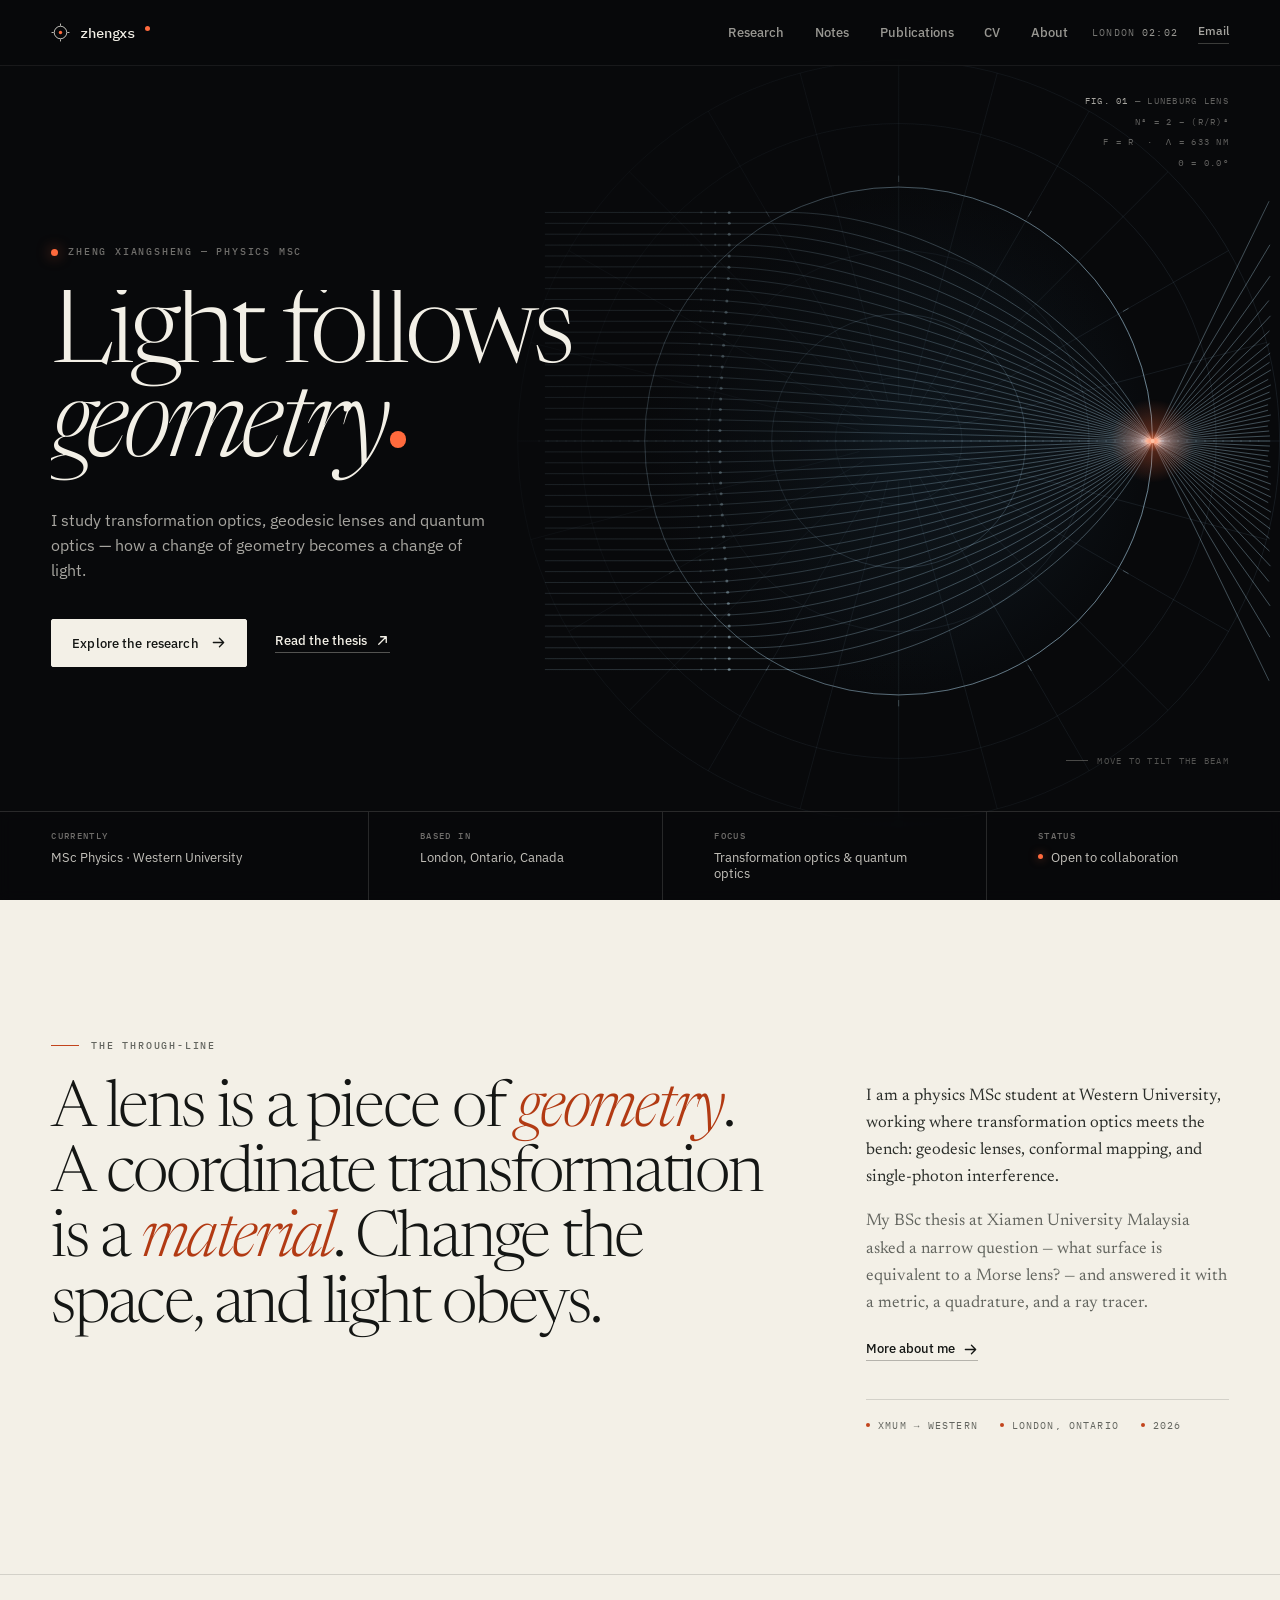
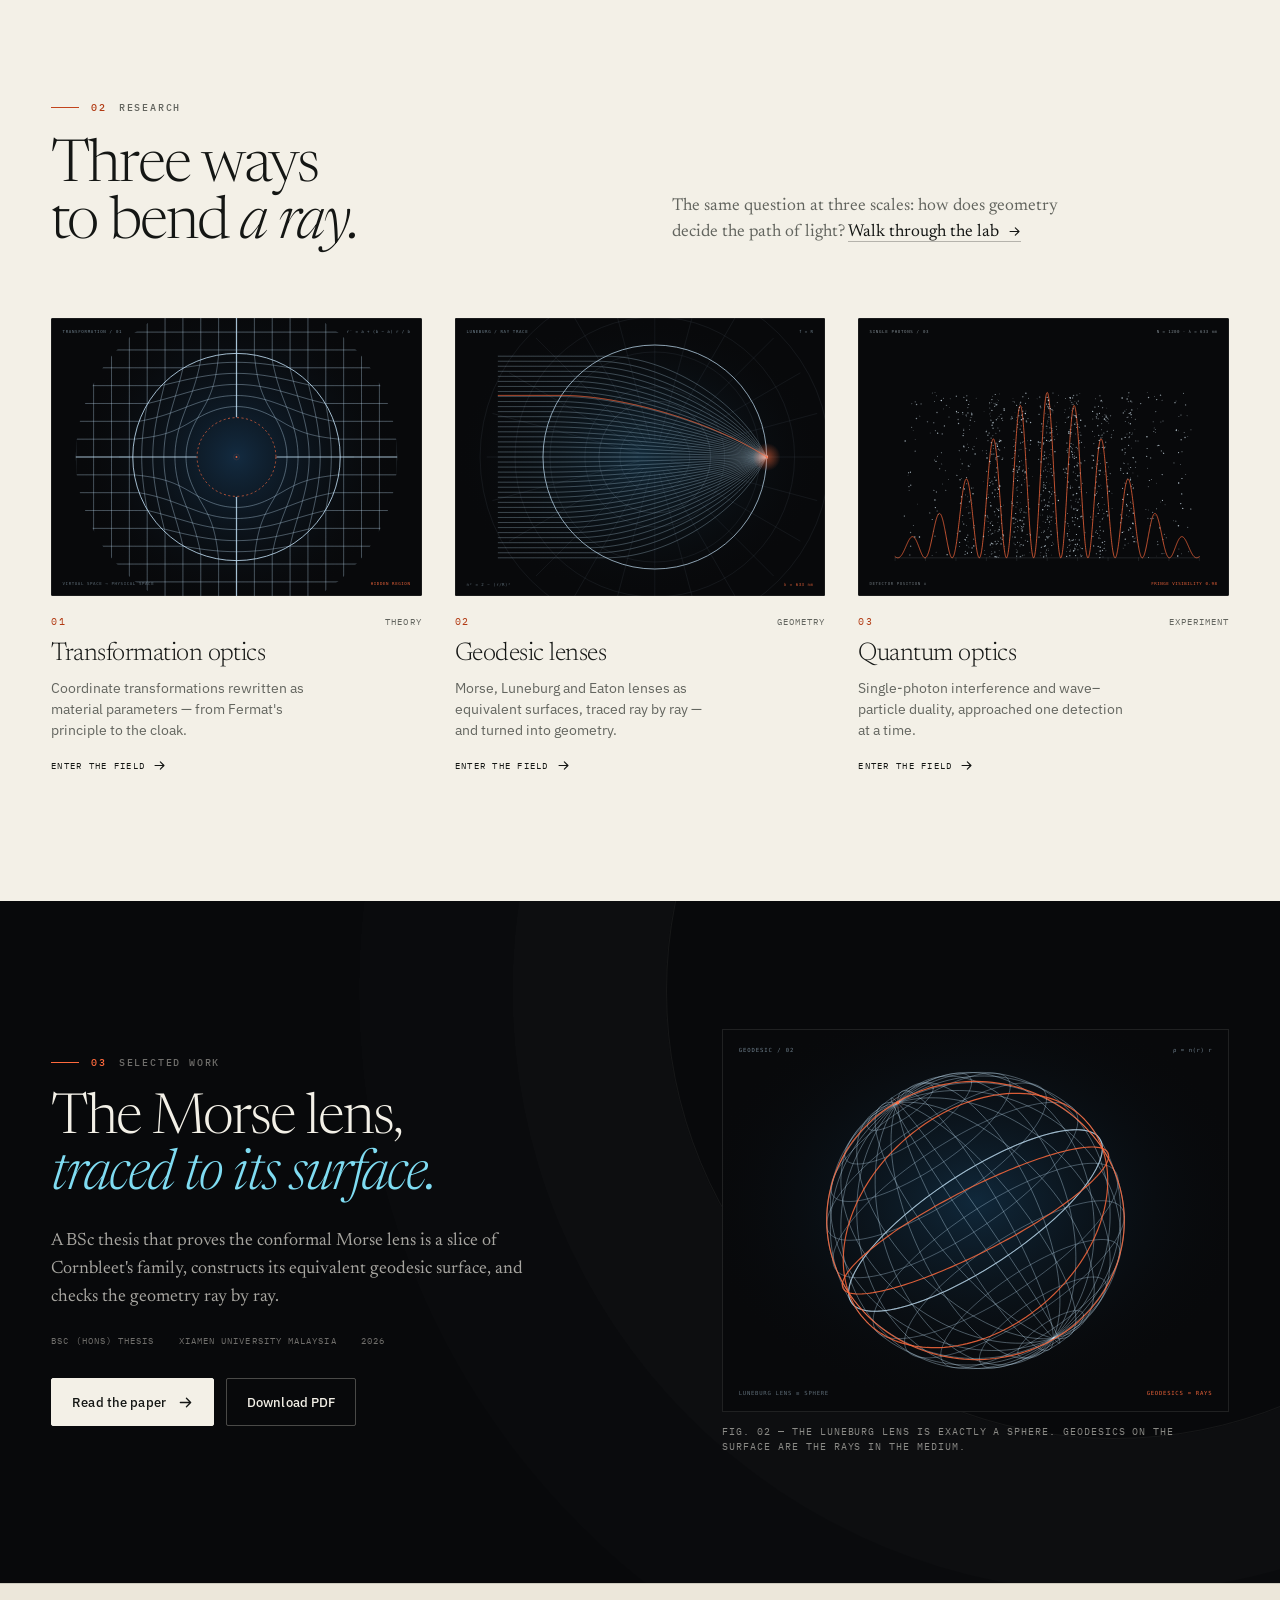
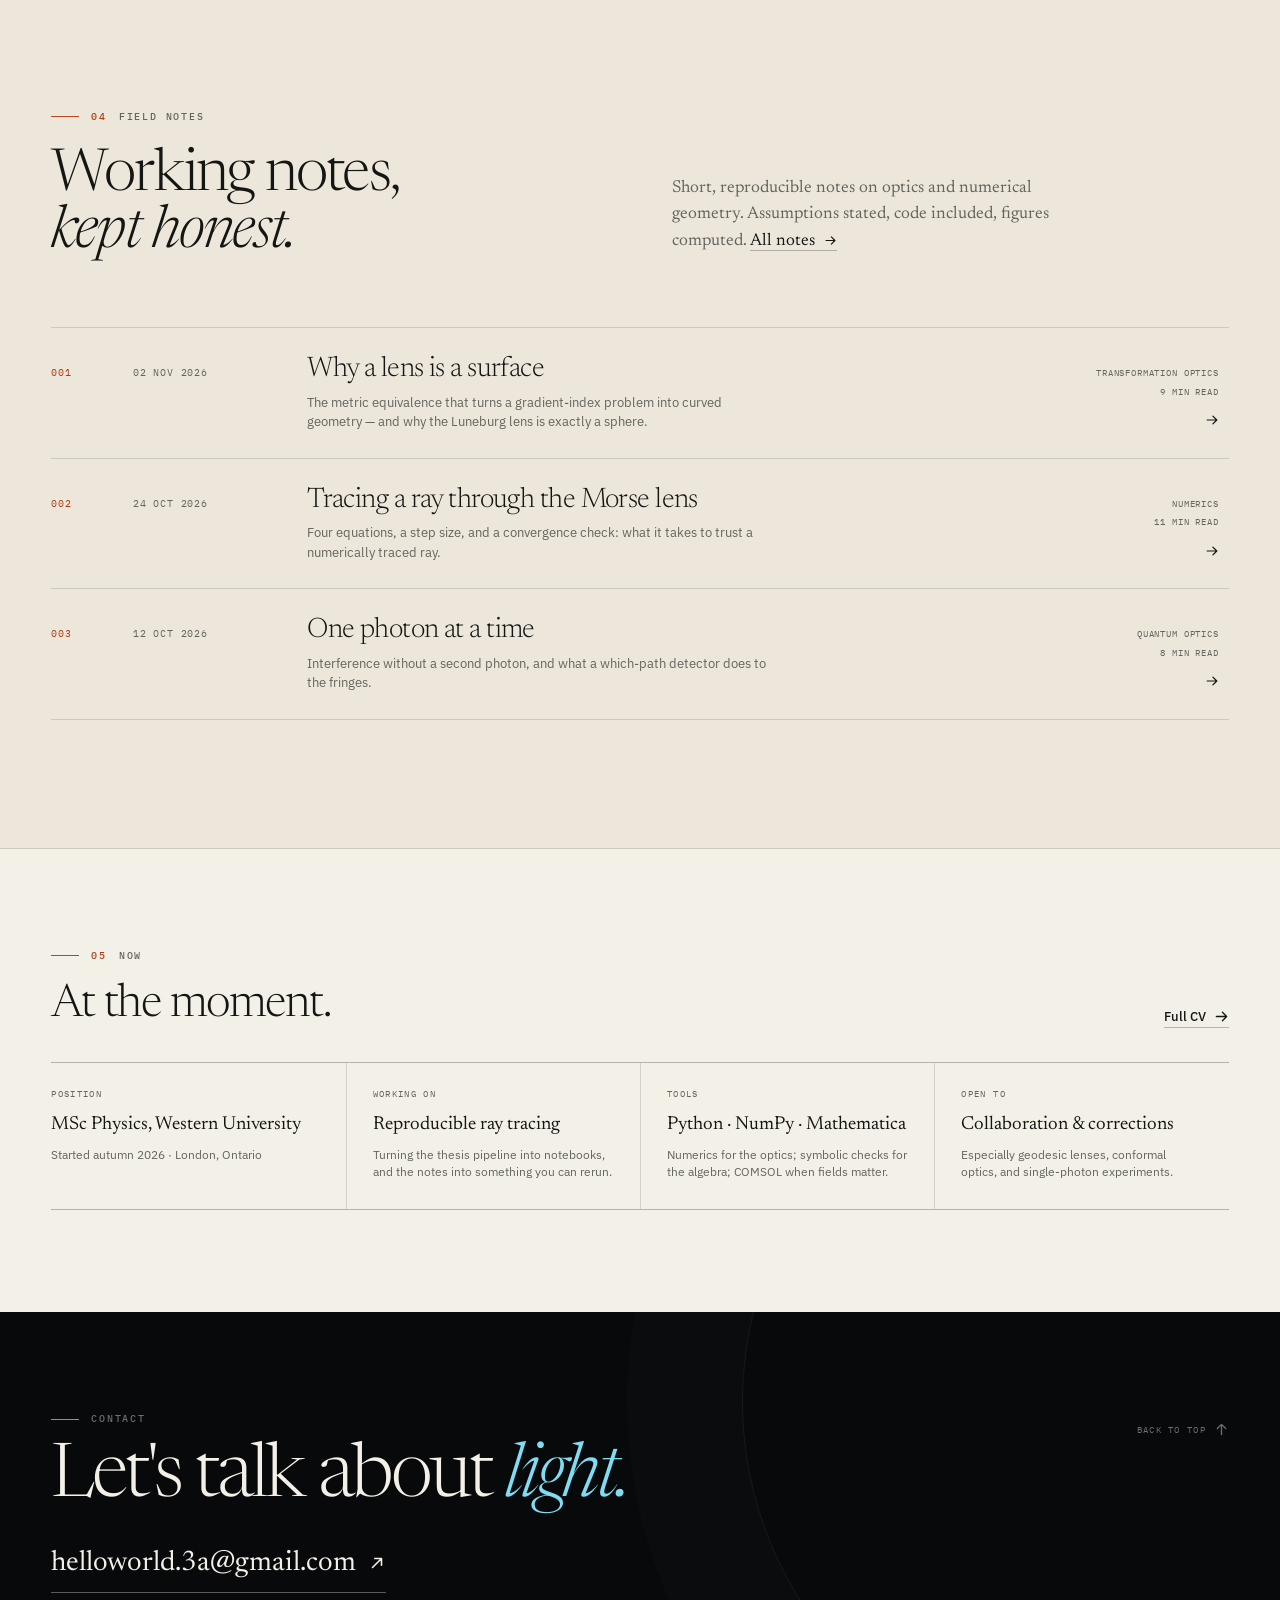
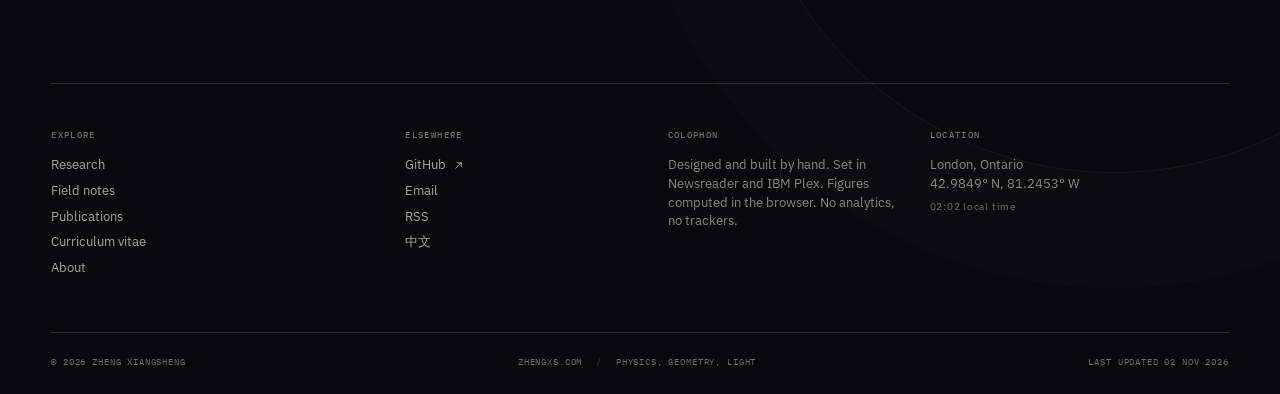
==== index.html @ d1e0b10e "Build the zhengxs.com research site" ====
<!doctype html>
<html lang="en">
<head>
<meta charset="utf-8">
<meta name="viewport" content="width=device-width, initial-scale=1">
<title>Zheng Xiangsheng — Light follows geometry</title>
<meta name="description" content="Physics MSc at Western University working on transformation optics, geodesic lenses and quantum optics. Research, papers and field notes.">
<meta name="author" content="Zheng Xiangsheng">
<link rel="canonical" href="https://zhengxs.com/">
<meta name="theme-color" content="#08090B">
<meta name="color-scheme" content="light">
<meta name="robots" content="index, follow">

<meta property="og:type" content="website">
<meta property="og:site_name" content="Zheng Xiangsheng">
<meta property="og:title" content="Zheng Xiangsheng — Light follows geometry">
<meta property="og:description" content="Physics MSc at Western University working on transformation optics, geodesic lenses and quantum optics. Research, papers and field notes.">
<meta property="og:url" content="https://zhengxs.com/">
<meta property="og:image" content="https://zhengxs.com/assets/images/og.png">
<meta property="og:image:width" content="1200">
<meta property="og:image:height" content="630">
<meta property="og:locale" content="en_CA">

<meta name="twitter:card" content="summary_large_image">
<meta name="twitter:title" content="Zheng Xiangsheng — Light follows geometry">
<meta name="twitter:description" content="Physics MSc at Western University working on transformation optics, geodesic lenses and quantum optics. Research, papers and field notes.">
<meta name="twitter:image" content="https://zhengxs.com/assets/images/og.png">

<link rel="icon" type="image/svg+xml" href="/assets/images/favicon.svg">
<link rel="icon" type="image/png" sizes="32x32" href="/assets/images/favicon-32.png">
<link rel="apple-touch-icon" href="/assets/images/apple-touch-icon.png">
<link rel="manifest" href="/site.webmanifest">
<link rel="alternate" type="application/rss+xml" title="Field notes — Zheng Xiangsheng" href="/feed.xml">
<link rel="me" href="https://github.com/hello-zxs">

<link rel="preload" href="/assets/fonts/newsreader-var.woff2" as="font" type="font/woff2" crossorigin>
<link rel="preload" href="/assets/fonts/plex-sans-var.woff2" as="font" type="font/woff2" crossorigin>
<link rel="preload" href="/assets/fonts/plex-mono-400.woff2" as="font" type="font/woff2" crossorigin>
<link rel="stylesheet" href="/assets/css/site.css">

<script>
  document.documentElement.classList.add('js');
  window.addEventListener('error', function () {
    document.documentElement.classList.remove('js');
  });
</script>
<script type="application/ld+json">
{
  "@context": "https://schema.org",
  "@type": "Person",
  "name": "Zheng Xiangsheng",
  "url": "https://zhengxs.com/",
  "jobTitle": "Physics MSc student",
  "affiliation": {
    "@type": "Organization",
    "name": "Western University"
  },
  "alumniOf": {
    "@type": "CollegeOrUniversity",
    "name": "Xiamen University Malaysia"
  },
  "knowsAbout": [
    "Transformation optics",
    "Geodesic lenses",
    "Gradient-index optics",
    "Quantum optics"
  ],
  "email": "mailto:helloworld.3a@gmail.com",
  "sameAs": [
    "https://github.com/hello-zxs"
  ]
}
</script>
</head>

<body class="page-home">
<a class="skip" href="#main">Skip to content</a>
<header class="nav" data-nav>
  <div class="nav__inner">
    <a class="brand" href="/" aria-label="zhengxs — home">
      <svg class="brand__mark" viewBox="0 0 20 20" fill="none" aria-hidden="true">
        <circle cx="10" cy="10" r="6.6" stroke="currentColor" stroke-width="1"/>
        <circle cx="10" cy="10" r="1.8" fill="#FF6A3D"/>
        <path d="M10 .6v2.2M10 17.2v2.2M.6 10h2.2M17.2 10h2.2" stroke="currentColor" stroke-width="1"/>
      </svg>
      <span>zhengxs</span><span class="brand__dot" aria-hidden="true"></span>
    </a>
    <nav class="nav__links" aria-label="Primary">
      <a href="/research/">Research</a><a href="/notes/">Notes</a><a href="/publications/">Publications</a><a href="/cv/">CV</a><a href="/about/">About</a>
    </nav>
    <div class="nav__meta">
      <span class="nav__clock" data-clock>LONDON <b>--:--</b></span>
      <a class="nav__mail" href="mailto:helloworld.3a@gmail.com">Email</a>
      <button class="nav__menu" type="button" data-menu-open aria-expanded="false" aria-controls="site-menu">
        <span class="nav__menu-lines" aria-hidden="true"><i></i><i></i></span>
        <span class="open-label">Menu</span><span class="close-label">Close</span>
      </button>
    </div>
  </div>
</header>
<div class="menu" id="site-menu" aria-hidden="true">
  <nav class="menu__nav" aria-label="Menu">
    <a href="/"><span>Home</span><em aria-hidden="true">01</em></a><a href="/research/"><span>Research</span><em aria-hidden="true">02</em></a><a href="/notes/"><span>Notes</span><em aria-hidden="true">03</em></a><a href="/publications/"><span>Publications</span><em aria-hidden="true">04</em></a><a href="/cv/"><span>CV</span><em aria-hidden="true">05</em></a><a href="/about/"><span>About</span><em aria-hidden="true">06</em></a><a href="/zh/"><span>中文</span><em aria-hidden="true">07</em></a>
  </nav>
  <div class="menu__foot">
    <div>Physics MSc · Western University<br>London, Ontario, Canada</div>
    <div><a href="mailto:helloworld.3a@gmail.com">helloworld.3a@gmail.com</a><br><a href="https://github.com/hello-zxs">github.com/hello-zxs</a></div>
  </div>
</div>

<main id="main">
<section class="hero" data-hero>
  <canvas class="hero__canvas" data-lens aria-hidden="true"></canvas>
  <div class="hero__veil"></div>
  <p class="sr-only">Figure: parallel rays of light enter a Luneburg lens and converge at a single point on the opposite rim of the lens.</p>

  <div class="hero__instrument" aria-hidden="true">
    <span><b>Fig. 01</b> &mdash; Luneburg lens</span>
    <span>n&sup2; = 2 &minus; (r/R)&sup2;</span>
    <span>f = R &nbsp;&middot;&nbsp; &lambda; = 633 nm</span>
    <span data-lens-readout>&theta; = 0.0&deg;</span>
  </div>

  <div class="hero__inner">
    <div class="hero__copy">
      <p class="eyebrow anim" style="--d:.08s">Zheng Xiangsheng &mdash; Physics MSc</p>
      <h1 class="display anim" style="--d:.16s">Light follows<br><em>geometry</em><span class="display__dot" aria-hidden="true"></span></h1>
      <p class="lead anim" style="--d:.28s">I study transformation optics, geodesic lenses and quantum optics &mdash; how a change of geometry becomes a change of light.</p>
      <div class="hero__actions anim" style="--d:.38s">
        <a class="btn btn--light" href="/research/">Explore the research <svg class="arr" viewBox="0 0 16 16" aria-hidden="true"><path d="M2.5 8h10.5M9 3.5 13.5 8 9 12.5"/></svg></a>
        <a class="link link--light" href="/papers/morse-lens/">Read the thesis <svg class="arr" viewBox="0 0 16 16" aria-hidden="true"><path d="M4 12 12 4M6 4h6v6"/></svg></a>
      </div>
    </div>
  </div>

  <div class="hero__hint" aria-hidden="true"><i></i>Move to tilt the beam</div>

  <div class="hero__foot">
    <div class="hero__datum">
      <span>Currently</span>
      <strong>MSc Physics &middot; Western University</strong>
    </div>
    <div class="hero__datum">
      <span>Based in</span>
      <strong>London, Ontario, Canada</strong>
    </div>
    <div class="hero__datum">
      <span>Focus</span>
      <strong>Transformation optics &amp; quantum optics</strong>
    </div>
    <div class="hero__datum">
      <span>Status</span>
      <strong><i class="dot"></i>Open to collaboration</strong>
    </div>
  </div>
</section>

<section class="statement">
  <div class="wrap">
    <div class="statement__grid">
      <div>
        <p class="kicker reveal">The through-line</p>
        <p class="statement__text reveal" style="--d:.08s">A lens is a piece of <em>geometry</em>. A coordinate transformation is a <em>material</em>. Change the space, and light obeys.</p>
      </div>
      <div class="statement__side reveal" style="--d:.16s">
        <p>I am a physics MSc student at Western University, working where transformation optics meets the bench: geodesic lenses, conformal mapping, and single-photon interference.</p>
        <p>My BSc thesis at Xiamen University Malaysia asked a narrow question &mdash; what surface is equivalent to a Morse lens? &mdash; and answered it with a metric, a quadrature, and a ray tracer.</p>
        <a class="link link--dark" href="/about/">More about me <svg class="arr" viewBox="0 0 16 16" aria-hidden="true"><path d="M2.5 8h10.5M9 3.5 13.5 8 9 12.5"/></svg></a>
        <div class="statement__meta">
          <span><i></i>XMUM &rarr; Western</span>
          <span><i></i>London, Ontario</span>
          <span><i></i>2026</span>
        </div>
      </div>
    </div>
  </div>
</section>

<section class="section" id="research">
  <div class="wrap">
    <div class="section-head reveal">
      <div>
        <p class="kicker"><span class="kicker__no">02</span> Research</p>
        <h2 class="h2">Three ways to bend <em>a ray.</em></h2>
      </div>
      <p class="section-head__aside">The same question at three scales: how does geometry decide the path of light? <a class="text-link" href="/research/">Walk through the lab <svg class="arr" viewBox="0 0 16 16" aria-hidden="true"><path d="M2.5 8h10.5M9 3.5 13.5 8 9 12.5"/></svg></a></p>
    </div>

    <div class="threads">
      <a class="thread reveal" href="/research/#transformation-optics">
        <div class="thread__fig">
          <img src="/assets/figures/fig-cloak-dark.svg" alt="A square grid compressed around a hidden circular region, visualising a transformation-optics cloak." width="900" height="680">
        </div>
        <div class="thread__body">
          <div class="thread__top"><span class="thread__no">01</span><span class="thread__tag">Theory</span></div>
          <h3>Transformation optics</h3>
          <p>Coordinate transformations rewritten as material parameters &mdash; from Fermat's principle to the cloak.</p>
          <span class="thread__more">Enter the field <svg class="arr" viewBox="0 0 16 16" aria-hidden="true"><path d="M2.5 8h10.5M9 3.5 13.5 8 9 12.5"/></svg></span>
        </div>
      </a>

      <a class="thread reveal" href="/research/#geodesic-lenses" style="--d:.08s">
        <div class="thread__fig">
          <img src="/assets/figures/fig-lens-dark.svg" alt="Parallel rays traced through a Luneburg lens, converging at a point on its rim." width="900" height="680">
        </div>
        <div class="thread__body">
          <div class="thread__top"><span class="thread__no">02</span><span class="thread__tag">Geometry</span></div>
          <h3>Geodesic lenses</h3>
          <p>Morse, Luneburg and Eaton lenses as equivalent surfaces, traced ray by ray &mdash; and turned into geometry.</p>
          <span class="thread__more">Enter the field <svg class="arr" viewBox="0 0 16 16" aria-hidden="true"><path d="M2.5 8h10.5M9 3.5 13.5 8 9 12.5"/></svg></span>
        </div>
      </a>

      <a class="thread reveal" href="/research/#quantum-optics" style="--d:.16s">
        <div class="thread__fig">
          <img src="/assets/figures/fig-fringes-dark.svg" alt="Single-photon detections accumulating into a double-slit interference pattern." width="900" height="680">
        </div>
        <div class="thread__body">
          <div class="thread__top"><span class="thread__no">03</span><span class="thread__tag">Experiment</span></div>
          <h3>Quantum optics</h3>
          <p>Single-photon interference and wave&ndash;particle duality, approached one detection at a time.</p>
          <span class="thread__more">Enter the field <svg class="arr" viewBox="0 0 16 16" aria-hidden="true"><path d="M2.5 8h10.5M9 3.5 13.5 8 9 12.5"/></svg></span>
        </div>
      </a>
    </div>
  </div>
</section>

<section class="thesis-band">
  <div class="wrap">
    <div class="thesis-band__grid">
      <div class="reveal">
        <p class="kicker kicker--light"><span class="kicker__no">03</span> Selected work</p>
        <h2>The Morse lens, <em>traced to its surface.</em></h2>
        <p class="thesis-band__dek">A BSc thesis that proves the conformal Morse lens is a slice of Cornbleet's family, constructs its equivalent geodesic surface, and checks the geometry ray by ray.</p>
        <div class="thesis-band__meta">
          <span>BSc (Hons) Thesis</span>
          <span>Xiamen University Malaysia</span>
          <span>2026</span>
        </div>
        <div class="thesis-band__actions">
          <a class="btn btn--light" href="/papers/morse-lens/">Read the paper <svg class="arr" viewBox="0 0 16 16" aria-hidden="true"><path d="M2.5 8h10.5M9 3.5 13.5 8 9 12.5"/></svg></a>
          <a class="btn btn--ghost" href="/assets/pdf/morse-lens.pdf">Download PDF</a>
        </div>
      </div>
      <figure class="thesis-band__fig reveal" style="--d:.12s">
        <img src="/assets/figures/fig-surface-dark.svg" alt="A wireframe sphere with geodesics drawn across its surface, representing the equivalent geodesic surface of a Luneburg lens." width="900" height="680">
        <figcaption>Fig. 02 &mdash; The Luneburg lens is exactly a sphere. Geodesics on the surface are the rays in the medium.</figcaption>
      </figure>
    </div>
  </div>
</section>

<section class="section notes-section">
  <div class="wrap">
    <div class="section-head reveal">
      <div>
        <p class="kicker"><span class="kicker__no">04</span> Field notes</p>
        <h2 class="h2">Working notes, <em>kept honest.</em></h2>
      </div>
      <p class="section-head__aside">Short, reproducible notes on optics and numerical geometry. Assumptions stated, code included, figures computed. <a class="text-link" href="/notes/">All notes <svg class="arr" viewBox="0 0 16 16" aria-hidden="true"><path d="M2.5 8h10.5M9 3.5 13.5 8 9 12.5"/></svg></a></p>
    </div>

    <div class="notes-list">
      <a class="note-row reveal" href="/notes/why-a-lens-is-a-surface/">
        <span class="note-row__index">001</span>
        <span class="note-row__date">02 Nov 2026</span>
        <div class="note-row__main">
          <h3>Why a lens is a surface</h3>
          <p>The metric equivalence that turns a gradient-index problem into curved geometry &mdash; and why the Luneburg lens is exactly a sphere.</p>
        </div>
        <span class="note-row__meta"><span>Transformation optics</span><span>9 min read</span><svg class="arr" viewBox="0 0 16 16" aria-hidden="true"><path d="M2.5 8h10.5M9 3.5 13.5 8 9 12.5"/></svg></span>
      </a>
      <a class="note-row reveal" href="/notes/tracing-the-morse-lens/" style="--d:.06s">
        <span class="note-row__index">002</span>
        <span class="note-row__date">24 Oct 2026</span>
        <div class="note-row__main">
          <h3>Tracing a ray through the Morse lens</h3>
          <p>Four equations, a step size, and a convergence check: what it takes to trust a numerically traced ray.</p>
        </div>
        <span class="note-row__meta"><span>Numerics</span><span>11 min read</span><svg class="arr" viewBox="0 0 16 16" aria-hidden="true"><path d="M2.5 8h10.5M9 3.5 13.5 8 9 12.5"/></svg></span>
      </a>
      <a class="note-row reveal" href="/notes/one-photon-at-a-time/" style="--d:.12s">
        <span class="note-row__index">003</span>
        <span class="note-row__date">12 Oct 2026</span>
        <div class="note-row__main">
          <h3>One photon at a time</h3>
          <p>Interference without a second photon, and what a which-path detector does to the fringes.</p>
        </div>
        <span class="note-row__meta"><span>Quantum optics</span><span>8 min read</span><svg class="arr" viewBox="0 0 16 16" aria-hidden="true"><path d="M2.5 8h10.5M9 3.5 13.5 8 9 12.5"/></svg></span>
      </a>
    </div>
  </div>
</section>

<section class="now">
  <div class="wrap">
    <div class="now__head reveal">
      <div>
        <p class="kicker"><span class="kicker__no">05</span> Now</p>
        <h2 class="h2">At the moment.</h2>
      </div>
      <a class="link link--dark" href="/cv/">Full CV <svg class="arr" viewBox="0 0 16 16" aria-hidden="true"><path d="M2.5 8h10.5M9 3.5 13.5 8 9 12.5"/></svg></a>
    </div>
    <div class="now__grid reveal">
      <div class="now__cell">
        <span>Position</span>
        <strong>MSc Physics, Western University</strong>
        <small>Started autumn 2026 &middot; London, Ontario</small>
      </div>
      <div class="now__cell">
        <span>Working on</span>
        <strong>Reproducible ray tracing</strong>
        <small>Turning the thesis pipeline into notebooks, and the notes into something you can rerun.</small>
      </div>
      <div class="now__cell">
        <span>Tools</span>
        <strong>Python &middot; NumPy &middot; Mathematica</strong>
        <small>Numerics for the optics; symbolic checks for the algebra; COMSOL when fields matter.</small>
      </div>
      <div class="now__cell">
        <span>Open to</span>
        <strong>Collaboration &amp; corrections</strong>
        <small>Especially geodesic lenses, conformal optics, and single-photon experiments.</small>
      </div>
    </div>
  </div>
</section>

</main>

<footer class="footer">
  <div class="wrap">
    <div class="footer__cta">
      <div>
        <p class="kicker kicker--light">Contact</p>
        <h2>Let's talk about <em>light.</em></h2>
        <a class="footer__email" href="mailto:helloworld.3a@gmail.com">helloworld.3a@gmail.com <svg class="arr" viewBox="0 0 16 16" aria-hidden="true"><path d="M4 12 12 4M6 4h6v6"/></svg></a>
      </div>
      <a class="footer__toplink" href="#">Back to top <svg class="arr" viewBox="0 0 16 16" aria-hidden="true"><path d="M8 13.5V2.5M3.5 7 8 2.5 12.5 7"/></svg></a>
    </div>
    <div class="footer__grid">
      <div class="footer__col">
        <h3>Explore</h3>
        <a href="/research/">Research</a>
        <a href="/notes/">Field notes</a>
        <a href="/publications/">Publications</a>
        <a href="/cv/">Curriculum vitae</a>
        <a href="/about/">About</a>
      </div>
      <div class="footer__col">
        <h3>Elsewhere</h3>
        <a href="https://github.com/hello-zxs">GitHub <svg class="arr" viewBox="0 0 16 16" aria-hidden="true"><path d="M4 12 12 4M6 4h6v6"/></svg></a>
        <a href="mailto:helloworld.3a@gmail.com">Email</a>
        <a href="/feed.xml">RSS</a>
        <a href="/zh/" lang="zh-Hans">中文</a>
      </div>
      <div class="footer__col">
        <h3>Colophon</h3>
        <p>Designed and built by hand. Set in Newsreader and IBM Plex. Figures computed in the browser. No analytics, no trackers.</p>
      </div>
      <div class="footer__col">
        <h3>Location</h3>
        <p>London, Ontario<br>42.9849° N, 81.2453° W</p>
        <p class="mono"><span data-clock>--:--</span> local time</p>
      </div>
    </div>
    <div class="footer__bottom">
      <span>© 2026 Zheng Xiangsheng</span>
      <span>zhengxs.com <span class="dotsep">/</span> Physics, geometry, light</span>
      <span>Last updated 02 Nov 2026</span>
    </div>
  </div>
</footer>

<script defer src="/assets/js/site.js"></script>
<script defer src="/assets/js/labs.js"></script>
</body>
</html>
---- assets/css/site.css ----
/* ==========================================================================
   zhengxs.com - design system
   Serif for thought, sans for interface, mono for measurement.
   ========================================================================== */

@font-face {
  font-family: "Newsreader";
  src: url("../fonts/newsreader-var.woff2") format("woff2");
  font-weight: 200 800;
  font-style: normal;
  font-display: swap;
}
@font-face {
  font-family: "Newsreader";
  src: url("../fonts/newsreader-italic-var.woff2") format("woff2");
  font-weight: 200 800;
  font-style: italic;
  font-display: swap;
}
@font-face {
  font-family: "IBM Plex Sans";
  src: url("../fonts/plex-sans-var.woff2") format("woff2");
  font-weight: 400 600;
  font-style: normal;
  font-display: swap;
}
@font-face {
  font-family: "IBM Plex Mono";
  src: url("../fonts/plex-mono-400.woff2") format("woff2");
  font-weight: 400;
  font-style: normal;
  font-display: swap;
}
@font-face {
  font-family: "IBM Plex Mono";
  src: url("../fonts/plex-mono-500.woff2") format("woff2");
  font-weight: 500;
  font-style: normal;
  font-display: swap;
}

:root {
  /* palette */
  --void: #08090b;
  --void-2: #0c0e11;
  --void-3: #121519;
  --paper: #f3f0e7;
  --paper-2: #ece7da;
  --paper-3: #e4dece;
  --ink: #141614;
  --ink-2: #2a2d29;
  --muted: #63655f;
  --muted-2: #85877f;
  --hair: rgba(20, 22, 20, 0.14);
  --hair-2: rgba(20, 22, 20, 0.28);
  --hair-dark: rgba(243, 240, 231, 0.14);
  --hair-dark-2: rgba(243, 240, 231, 0.28);
  --light: #f3f0e7;
  --light-2: rgba(243, 240, 231, 0.68);
  --light-3: rgba(243, 240, 231, 0.44);
  --accent: #c2441c;
  --accent-ink: #b23a13;
  --accent-light: #ff6a3d;
  --cyan: #7fdcf2;
  --blue: #205f86;

  /* type */
  --serif: "Newsreader", "Iowan Old Style", "Palatino Linotype", "Songti SC",
    "Noto Serif CJK SC", "Source Han Serif SC", Georgia, serif;
  --sans: "IBM Plex Sans", "Helvetica Neue", Arial, "PingFang SC",
    "Hiragino Sans GB", "Microsoft YaHei", sans-serif;
  --mono: "IBM Plex Mono", "SFMono-Regular", Consolas, "Liberation Mono",
    monospace;
  --zh-serif: "Noto Serif SC", "Source Han Serif SC", "Songti SC", "STSong",
    "SimSun", var(--serif);

  /* metrics */
  --nav-h: 66px;
  --gutter: clamp(20px, 4vw, 56px);
  --max: 1400px;
  --ease: cubic-bezier(0.22, 1, 0.36, 1);
  --ease-io: cubic-bezier(0.65, 0, 0.35, 1);
  --shadow: 0 24px 80px rgba(8, 9, 11, 0.16);
}

/* --------------------------------------------------------------------------
   reset / base
   -------------------------------------------------------------------------- */
*,
*::before,
*::after {
  box-sizing: border-box;
}
html {
  -webkit-text-size-adjust: 100%;
  scroll-behavior: smooth;
  scroll-padding-top: calc(var(--nav-h) + 26px);
}
body {
  margin: 0;
  background: var(--paper);
  color: var(--ink);
  font-family: var(--sans);
  font-size: 16px;
  line-height: 1.6;
  -webkit-font-smoothing: antialiased;
  -moz-osx-font-smoothing: grayscale;
  text-rendering: optimizeLegibility;
  overflow-x: hidden;
}
body.menu-open {
  overflow: hidden;
}
::selection {
  background: var(--accent);
  color: var(--paper);
}
img,
svg,
canvas {
  display: block;
  max-width: 100%;
}
img {
  height: auto;
}
a {
  color: inherit;
  text-decoration: none;
}
button,
input {
  font: inherit;
  color: inherit;
}
button {
  background: none;
  border: 0;
  cursor: pointer;
}
h1,
h2,
h3,
h4,
p,
figure,
blockquote,
ol,
ul {
  margin: 0;
}
ol,
ul {
  padding: 0;
  list-style: none;
}
hr {
  border: 0;
  border-top: 1px solid var(--hair);
}
:focus-visible {
  outline: 2px solid var(--accent);
  outline-offset: 4px;
  border-radius: 1px;
}
.hero :focus-visible,
.masthead :focus-visible,
.thesis-band :focus-visible,
.footer :focus-visible,
.lab :focus-visible,
.nav :focus-visible,
.menu :focus-visible {
  outline-color: var(--accent-light);
}
.skip {
  position: fixed;
  top: 8px;
  left: 8px;
  z-index: 300;
  transform: translateY(-160%);
  padding: 10px 14px;
  background: var(--paper);
  color: var(--ink);
  font: 500 12px/1 var(--mono);
  letter-spacing: 0.04em;
  transition: transform 0.2s var(--ease);
}
.skip:focus {
  transform: none;
}
.wrap {
  width: 100%;
  max-width: var(--max);
  margin-inline: auto;
  padding-inline: var(--gutter);
}
.wrap--narrow {
  max-width: 980px;
}
.wrap--text {
  max-width: 780px;
}
.mono {
  font-family: var(--mono);
  font-size: 11px;
  line-height: 1.5;
  letter-spacing: 0.12em;
  text-transform: uppercase;
}
.sr-only {
  position: absolute;
  width: 1px;
  height: 1px;
  padding: 0;
  margin: -1px;
  overflow: hidden;
  clip: rect(0, 0, 0, 0);
  white-space: nowrap;
  border: 0;
}
.nowrap {
  white-space: nowrap;
}

/* --------------------------------------------------------------------------
   typographic components
   -------------------------------------------------------------------------- */
.kicker {
  display: flex;
  align-items: center;
  gap: 12px;
  font-family: var(--mono);
  font-size: 10px;
  font-weight: 500;
  line-height: 1;
  letter-spacing: 0.18em;
  text-transform: uppercase;
  color: var(--muted);
}
.kicker::before {
  content: "";
  width: 28px;
  height: 1px;
  background: var(--accent);
  flex: 0 0 auto;
}
.kicker--light {
  color: var(--light-3);
}
.kicker--light::before {
  background: var(--accent-light);
}
.kicker__no {
  color: var(--accent-ink);
}
.kicker--light .kicker__no {
  color: var(--accent-light);
}
.h2 {
  font-family: var(--serif);
  font-weight: 300;
  font-size: clamp(2.4rem, 4.6vw, 4.6rem);
  line-height: 0.98;
  letter-spacing: -0.032em;
  text-wrap: balance;
}
.h2 em,
.display em,
.masthead__title em,
.statement__text em {
  font-style: italic;
  font-weight: 300;
}
.lead {
  max-width: 46ch;
  font-family: var(--sans);
  font-size: clamp(1rem, 1.25vw, 1.15rem);
  line-height: 1.55;
  color: var(--light-2);
}
.lead-2 {
  max-width: 58ch;
  font-family: var(--serif);
  font-size: clamp(1.15rem, 1.5vw, 1.4rem);
  line-height: 1.5;
  color: var(--ink-2);
}
.section {
  padding-block: clamp(72px, 10vw, 140px);
}
.section--rule {
  border-top: 1px solid var(--hair);
}
.section-head {
  display: grid;
  grid-template-columns: minmax(0, 1fr) minmax(0, 1fr);
  gap: clamp(24px, 5vw, 88px);
  align-items: end;
  margin-bottom: clamp(40px, 5vw, 72px);
}
.section-head .h2 {
  margin-top: 26px;
}
.section-head__aside {
  max-width: 42ch;
  padding-bottom: 0.5rem;
  font-family: var(--serif);
  font-size: 1.08rem;
  line-height: 1.55;
  color: var(--muted);
}
.section-head__aside a {
  color: var(--ink);
}

/* links */
.link {
  display: inline-flex;
  align-items: center;
  gap: 8px;
  font-family: var(--sans);
  font-size: 13px;
  font-weight: 500;
  line-height: 1.2;
  color: inherit;
  border-bottom: 1px solid var(--hair-dark-2);
  padding-bottom: 3px;
  transition: border-color 0.25s var(--ease), color 0.25s var(--ease);
}
.link:hover {
  border-color: currentColor;
}
.link--light {
  color: var(--light);
  border-color: rgba(243, 240, 231, 0.32);
}
.link--dark {
  color: var(--ink);
  border-color: var(--hair-2);
}
.link--accent {
  color: var(--accent-ink);
  border-color: rgba(194, 68, 28, 0.4);
}
.link .arr {
  transition: transform 0.3s var(--ease);
}
.link:hover .arr {
  transform: translateX(3px);
}

.btn {
  display: inline-flex;
  align-items: center;
  justify-content: center;
  gap: 12px;
  min-height: 48px;
  padding: 0 20px;
  border: 1px solid transparent;
  border-radius: 2px;
  font-family: var(--sans);
  font-size: 12.5px;
  font-weight: 500;
  letter-spacing: 0.01em;
  line-height: 1;
  white-space: nowrap;
  transition: background-color 0.28s var(--ease), color 0.28s var(--ease),
    border-color 0.28s var(--ease), transform 0.28s var(--ease);
}
.btn .arr {
  transition: transform 0.3s var(--ease);
}
.btn:hover .arr {
  transform: translateX(3px);
}
.btn--light {
  background: var(--paper);
  color: var(--ink);
  border-color: var(--paper);
}
.btn--light:hover {
  background: var(--accent);
  border-color: var(--accent);
  color: var(--paper);
}
.btn--dark {
  background: var(--ink);
  color: var(--paper);
  border-color: var(--ink);
}
.btn--dark:hover {
  background: var(--accent);
  border-color: var(--accent);
}
.btn--ghost {
  background: transparent;
  color: var(--light);
  border-color: rgba(243, 240, 231, 0.28);
}
.btn--ghost:hover {
  border-color: var(--light);
  background: rgba(243, 240, 231, 0.06);
}
.btn--line {
  background: transparent;
  color: var(--ink);
  border-color: var(--hair-2);
}
.btn--line:hover {
  background: var(--ink);
  border-color: var(--ink);
  color: var(--paper);
}
.btn--sm {
  min-height: 38px;
  padding: 0 14px;
  font-size: 11.5px;
}
.arr {
  width: 15px;
  height: 15px;
  flex: 0 0 auto;
}
.arr path {
  fill: none;
  stroke: currentColor;
  stroke-width: 1.4;
  stroke-linecap: round;
  stroke-linejoin: round;
}

/* --------------------------------------------------------------------------
   navigation
   -------------------------------------------------------------------------- */
.nav {
  position: fixed;
  inset: 0 0 auto 0;
  z-index: 120;
  height: var(--nav-h);
  background: rgba(8, 9, 11, 0.7);
  border-bottom: 1px solid rgba(243, 240, 231, 0.07);
  -webkit-backdrop-filter: blur(20px) saturate(150%);
  backdrop-filter: blur(20px) saturate(150%);
  transition: background-color 0.35s var(--ease),
    border-color 0.35s var(--ease);
}
.nav.is-scrolled {
  background: rgba(8, 9, 11, 0.96);
  border-bottom-color: rgba(243, 240, 231, 0.12);
}
.page-paper .nav {
  background: rgba(8, 9, 11, 0.95);
}
.page-paper .nav.is-scrolled {
  background: rgba(8, 9, 11, 0.98);
}
.nav__inner {
  width: 100%;
  max-width: var(--max);
  height: 100%;
  margin-inline: auto;
  padding-inline: var(--gutter);
  display: flex;
  align-items: center;
  justify-content: space-between;
  gap: 24px;
}
.brand {
  display: inline-flex;
  align-items: center;
  gap: 10px;
  color: var(--light);
  font-family: var(--mono);
  font-size: 14px;
  font-weight: 500;
  letter-spacing: -0.01em;
  line-height: 1;
}
.brand__mark {
  width: 19px;
  height: 19px;
  color: rgba(243, 240, 231, 0.82);
  transition: transform 0.6s var(--ease);
}
.brand:hover .brand__mark {
  transform: rotate(90deg);
}
.brand__dot {
  display: inline-block;
  align-self: flex-start;
  width: 5px;
  height: 5px;
  margin-top: 3px;
  border-radius: 50%;
  background: var(--accent-light);
}
.nav__links {
  display: flex;
  align-items: center;
  gap: clamp(18px, 2.4vw, 36px);
  margin-left: auto;
}
.nav__links a {
  position: relative;
  padding: 6px 0;
  font-family: var(--sans);
  font-size: 12.5px;
  font-weight: 500;
  line-height: 1;
  color: rgba(243, 240, 231, 0.62);
  transition: color 0.25s var(--ease);
}
.nav__links a::after {
  content: "";
  position: absolute;
  left: 0;
  bottom: 0;
  width: 100%;
  height: 1px;
  background: var(--accent-light);
  transform: scaleX(0);
  transform-origin: left;
  transition: transform 0.35s var(--ease);
}
.nav__links a:hover,
.nav__links a.is-active {
  color: var(--light);
}
.nav__links a:hover::after,
.nav__links a.is-active::after {
  transform: scaleX(1);
}
.nav__meta {
  display: flex;
  align-items: center;
  gap: 20px;
  min-width: 0;
}
.nav__clock {
  font-family: var(--mono);
  font-size: 9.5px;
  font-weight: 400;
  letter-spacing: 0.12em;
  color: rgba(243, 240, 231, 0.48);
  white-space: nowrap;
  font-variant-numeric: tabular-nums;
}
.nav__clock b {
  font-weight: 400;
  color: rgba(243, 240, 231, 0.62);
}
.nav__mail {
  font-family: var(--sans);
  font-size: 12px;
  font-weight: 500;
  color: rgba(243, 240, 231, 0.68);
  border-bottom: 1px solid rgba(243, 240, 231, 0.22);
  padding-bottom: 2px;
  transition: color 0.25s var(--ease), border-color 0.25s var(--ease);
}
.nav__mail:hover {
  color: var(--light);
  border-color: var(--light);
}
.nav__menu {
  display: none;
  align-items: center;
  gap: 9px;
  padding: 8px 0;
  color: var(--light);
  font-family: var(--mono);
  font-size: 9.5px;
  letter-spacing: 0.14em;
  text-transform: uppercase;
}
.nav__menu-lines {
  display: flex;
  flex-direction: column;
  gap: 4px;
}
.nav__menu-lines i {
  display: block;
  width: 18px;
  height: 1px;
  background: currentColor;
  transition: transform 0.3s var(--ease);
}
.nav__menu .close-label {
  display: none;
}
body.menu-open .nav__menu .open-label,
body.menu-open .nav__menu-lines {
  display: none;
}
body.menu-open .nav__menu .close-label {
  display: inline;
}

/* mobile menu */
.menu {
  position: fixed;
  inset: 0;
  z-index: 110;
  background: var(--void);
  color: var(--light);
  display: flex;
  flex-direction: column;
  padding: calc(var(--nav-h) + 24px) var(--gutter) 32px;
  opacity: 0;
  visibility: hidden;
  transition: opacity 0.4s var(--ease), visibility 0.4s;
  overflow-y: auto;
}
.menu.is-open {
  opacity: 1;
  visibility: visible;
}
.menu__nav {
  display: flex;
  flex-direction: column;
  border-top: 1px solid var(--hair-dark);
}
.menu__nav a {
  display: flex;
  align-items: baseline;
  justify-content: space-between;
  gap: 24px;
  padding: 18px 0;
  border-bottom: 1px solid var(--hair-dark);
  font-family: var(--serif);
  font-size: clamp(2rem, 7vw, 3rem);
  font-weight: 300;
  letter-spacing: -0.02em;
  line-height: 1;
  opacity: 0;
  transform: translateY(12px);
  transition: opacity 0.5s var(--ease), transform 0.5s var(--ease);
}
.menu.is-open .menu__nav a {
  opacity: 1;
  transform: none;
}
.menu__nav a span {
  flex: 1;
}
.menu__nav a em {
  font-family: var(--mono);
  font-size: 10px;
  font-style: normal;
  letter-spacing: 0.14em;
  color: var(--accent-light);
}
.menu__foot {
  margin-top: auto;
  padding-top: 40px;
  display: flex;
  flex-wrap: wrap;
  gap: 16px 32px;
  justify-content: space-between;
  align-items: end;
  font-family: var(--mono);
  font-size: 10px;
  letter-spacing: 0.1em;
  text-transform: uppercase;
  color: var(--light-3);
}
.menu__foot a {
  color: var(--light-2);
  border-bottom: 1px solid var(--hair-dark-2);
  padding-bottom: 3px;
}

/* --------------------------------------------------------------------------
   home hero
   -------------------------------------------------------------------------- */
.page-home {
  background: var(--paper);
}
.hero {
  position: relative;
  display: flex;
  flex-direction: column;
  justify-content: space-between;
  min-height: 100svh;
  padding: calc(var(--nav-h) + 34px) 0 0;
  background: var(--void);
  color: var(--light);
  overflow: hidden;
  isolation: isolate;
}
.hero__canvas {
  position: absolute;
  inset: 0 0 0 auto;
  width: 62%;
  height: 100%;
  z-index: 0;
  cursor: crosshair;
}
.hero__veil {
  position: absolute;
  inset: 0;
  z-index: 1;
  pointer-events: none;
  background:
    radial-gradient(110% 90% at 20% 40%, rgba(8, 9, 11, 0.93) 0%, rgba(8, 9, 11, 0.55) 40%, rgba(8, 9, 11, 0) 62%),
    linear-gradient(180deg, rgba(8, 9, 11, 0.55) 0%, rgba(8, 9, 11, 0) 26%, rgba(8, 9, 11, 0) 72%, rgba(8, 9, 11, 0.72) 100%);
}
.hero__inner {
  position: relative;
  z-index: 2;
  width: 100%;
  max-width: var(--max);
  margin: 0 auto;
  padding: 0 var(--gutter);
  flex: 1;
  display: flex;
  align-items: center;
}
.hero__copy {
  width: min(100%, 820px);
  padding: clamp(28px, 5vh, 64px) 0;
}
.eyebrow {
  display: flex;
  align-items: center;
  gap: 10px;
  margin-bottom: clamp(22px, 3.4vh, 40px);
  font-family: var(--mono);
  font-size: 10px;
  font-weight: 500;
  letter-spacing: 0.18em;
  text-transform: uppercase;
  color: var(--light-3);
}
.eyebrow::before {
  content: "";
  width: 7px;
  height: 7px;
  border-radius: 50%;
  background: var(--accent-light);
  box-shadow: 0 0 14px rgba(255, 106, 61, 0.65);
}
.display {
  font-family: var(--serif);
  font-weight: 300;
  font-size: clamp(3.4rem, 8.2vw, 8.4rem);
  line-height: 0.9;
  letter-spacing: -0.045em;
  text-wrap: balance;
}
.display em {
  color: var(--paper);
}
.display .display__dot {
  display: inline-block;
  width: 0.16em;
  height: 0.16em;
  min-width: 9px;
  min-height: 9px;
  margin-left: 0.04em;
  border-radius: 50%;
  background: var(--accent-light);
  vertical-align: 0.08em;
}
.hero .lead {
  margin-top: clamp(22px, 3.2vh, 34px);
  max-width: 44ch;
}
.hero__actions {
  display: flex;
  flex-wrap: wrap;
  align-items: center;
  gap: 14px 28px;
  margin-top: clamp(26px, 4vh, 42px);
}
.hero__instrument {
  position: absolute;
  z-index: 2;
  right: var(--gutter);
  top: calc(var(--nav-h) + 28px);
  display: flex;
  flex-direction: column;
  align-items: flex-end;
  gap: 7px;
  font-family: var(--mono);
  font-size: 9px;
  line-height: 1.5;
  letter-spacing: 0.14em;
  text-transform: uppercase;
  color: rgba(243, 240, 231, 0.38);
  text-align: right;
  pointer-events: none;
}
.hero__instrument b {
  font-weight: 400;
  color: rgba(243, 240, 231, 0.68);
}
.hero__hint {
  position: absolute;
  z-index: 2;
  right: var(--gutter);
  bottom: 132px;
  display: flex;
  align-items: center;
  gap: 9px;
  font-family: var(--mono);
  font-size: 9px;
  letter-spacing: 0.14em;
  text-transform: uppercase;
  color: rgba(243, 240, 231, 0.32);
  pointer-events: none;
}
.hero__hint i {
  display: block;
  width: 22px;
  height: 1px;
  background: rgba(243, 240, 231, 0.28);
}
.hero__foot {
  position: relative;
  z-index: 2;
  display: grid;
  grid-template-columns: 1.25fr 1fr 1.1fr 1fr;
  border-top: 1px solid var(--hair-dark);
  background: rgba(8, 9, 11, 0.28);
  -webkit-backdrop-filter: blur(6px);
  backdrop-filter: blur(6px);
}
.hero__datum {
  min-width: 0;
  padding: 17px var(--gutter) 19px;
  border-left: 1px solid var(--hair-dark);
}
.hero__datum:first-child {
  border-left: 0;
}
.hero__datum span {
  display: block;
  margin-bottom: 6px;
  font-family: var(--mono);
  font-size: 8.5px;
  font-weight: 500;
  letter-spacing: 0.16em;
  text-transform: uppercase;
  color: var(--light-3);
}
.hero__datum strong {
  display: flex;
  align-items: center;
  gap: 8px;
  font-family: var(--sans);
  font-size: 12.5px;
  font-weight: 400;
  line-height: 1.3;
  color: rgba(243, 240, 231, 0.8);
}
.hero__datum .dot {
  width: 5px;
  height: 5px;
  border-radius: 50%;
  background: var(--accent-light);
  box-shadow: 0 0 10px rgba(255, 106, 61, 0.6);
  flex: 0 0 auto;
}
.hero__caption {
  position: absolute;
  z-index: 2;
  left: 50%;
  bottom: 96px;
  max-width: 360px;
  font-family: var(--mono);
  font-size: 8.5px;
  line-height: 1.6;
  letter-spacing: 0.1em;
  text-transform: uppercase;
  color: rgba(243, 240, 231, 0.3);
  pointer-events: none;
}

/* --------------------------------------------------------------------------
   statement
   -------------------------------------------------------------------------- */
.statement {
  padding-block: clamp(78px, 11vw, 150px);
  border-bottom: 1px solid var(--hair);
}
.statement__grid {
  display: grid;
  grid-template-columns: minmax(0, 2fr) minmax(0, 1fr);
  gap: clamp(32px, 7vw, 120px);
  align-items: start;
}
.statement__text {
  max-width: 20ch;
  margin-top: 28px;
  font-family: var(--serif);
  font-weight: 300;
  font-size: clamp(2.2rem, 5vw, 4.9rem);
  line-height: 1.02;
  letter-spacing: -0.035em;
  text-wrap: balance;
}
.statement__text em {
  color: var(--accent-ink);
}
.statement__side {
  max-width: 40ch;
  padding-top: 42px;
}
.statement__side p {
  font-family: var(--serif);
  font-size: 1.05rem;
  line-height: 1.62;
  color: var(--ink-2);
}
.statement__side p + p {
  margin-top: 1em;
  color: var(--muted);
}
.statement__side .link {
  margin-top: 24px;
  color: var(--ink);
}
.statement__meta {
  display: flex;
  flex-wrap: wrap;
  gap: 10px 22px;
  margin-top: 38px;
  padding-top: 18px;
  border-top: 1px solid var(--hair);
  font-family: var(--mono);
  font-size: 9.5px;
  letter-spacing: 0.12em;
  text-transform: uppercase;
  color: var(--muted);
}
.statement__meta span {
  display: inline-flex;
  align-items: center;
  gap: 8px;
}
.statement__meta i {
  width: 4px;
  height: 4px;
  border-radius: 50%;
  background: var(--accent);
}

/* --------------------------------------------------------------------------
   research threads
   -------------------------------------------------------------------------- */
.threads {
  display: grid;
  grid-template-columns: repeat(3, minmax(0, 1fr));
  gap: clamp(18px, 2.6vw, 34px);
}
.thread {
  display: flex;
  flex-direction: column;
  min-width: 0;
}
.thread__fig {
  position: relative;
  aspect-ratio: 4 / 3;
  overflow: hidden;
  background: var(--void);
  border-radius: 2px;
  isolation: isolate;
}
.thread__fig img {
  width: 100%;
  height: 100%;
  object-fit: cover;
  transition: transform 0.9s var(--ease);
  opacity: 1;
}
.thread:hover .thread__fig img {
  transform: scale(1.035);
  opacity: 1;
}
.thread__fig::after {
  content: "";
  position: absolute;
  inset: 0;
  border: 1px solid rgba(243, 240, 231, 0.08);
  pointer-events: none;
}
.thread__body {
  display: flex;
  flex-direction: column;
  flex: 1;
  padding-top: 18px;
}
.thread__top {
  display: flex;
  align-items: baseline;
  justify-content: space-between;
  gap: 12px;
  margin-bottom: 12px;
}
.thread__no {
  font-family: var(--mono);
  font-size: 9.5px;
  letter-spacing: 0.14em;
  color: var(--accent-ink);
}
.thread__tag {
  font-family: var(--mono);
  font-size: 8.5px;
  letter-spacing: 0.12em;
  text-transform: uppercase;
  color: var(--muted);
}
.thread h3 {
  font-family: var(--serif);
  font-weight: 300;
  font-size: clamp(1.55rem, 2vw, 2rem);
  line-height: 1.05;
  letter-spacing: -0.02em;
}
.thread__body p {
  margin-top: 10px;
  max-width: 34ch;
  font-family: var(--sans);
  font-size: 13.5px;
  line-height: 1.55;
  color: var(--muted);
}
.thread__more {
  display: inline-flex;
  align-items: center;
  gap: 8px;
  margin-top: auto;
  padding-top: 18px;
  font-family: var(--mono);
  font-size: 9px;
  letter-spacing: 0.14em;
  text-transform: uppercase;
  color: var(--ink);
}
.thread__more .arr {
  width: 13px;
  height: 13px;
  transition: transform 0.3s var(--ease);
}
.thread:hover .thread__more .arr {
  transform: translateX(4px);
}

/* --------------------------------------------------------------------------
   thesis band
   -------------------------------------------------------------------------- */
.thesis-band {
  position: relative;
  overflow: hidden;
  background: var(--void);
  color: var(--light);
  padding-block: clamp(76px, 10vw, 132px);
  isolation: isolate;
}
.thesis-band::before {
  content: "";
  position: absolute;
  z-index: -1;
  width: 70vw;
  height: 70vw;
  max-width: 900px;
  max-height: 900px;
  right: -22vw;
  top: -28vw;
  border: 1px solid rgba(243, 240, 231, 0.06);
  border-radius: 50%;
  box-shadow: 0 0 0 12vw rgba(243, 240, 231, 0.012),
    0 0 0 24vw rgba(243, 240, 231, 0.008);
  pointer-events: none;
}
.thesis-band__grid {
  display: grid;
  grid-template-columns: minmax(0, 1.08fr) minmax(0, 0.92fr);
  gap: clamp(36px, 6vw, 96px);
  align-items: center;
}
.thesis-band .kicker {
  color: var(--light-3);
}
.thesis-band h2 {
  max-width: 16ch;
  margin-top: 24px;
  font-family: var(--serif);
  font-weight: 300;
  font-size: clamp(2.5rem, 4.4vw, 4.5rem);
  line-height: 1;
  letter-spacing: -0.035em;
  text-wrap: balance;
}
.thesis-band h2 em {
  color: var(--cyan);
  font-style: italic;
}
.thesis-band__dek {
  max-width: 48ch;
  margin-top: 24px;
  font-family: var(--serif);
  font-size: 1.12rem;
  line-height: 1.55;
  color: var(--light-2);
}
.thesis-band__meta {
  display: flex;
  flex-wrap: wrap;
  gap: 8px 24px;
  margin-top: 22px;
  font-family: var(--mono);
  font-size: 9px;
  letter-spacing: 0.12em;
  text-transform: uppercase;
  color: var(--light-3);
}
.thesis-band__actions {
  display: flex;
  flex-wrap: wrap;
  gap: 12px;
  margin-top: 30px;
}
.thesis-band__fig {
  position: relative;
  min-width: 0;
}
.thesis-band__fig img {
  width: 100%;
  border: 1px solid rgba(243, 240, 231, 0.1);
  background: var(--void);
}
.thesis-band__fig figcaption {
  margin-top: 12px;
  font-family: var(--mono);
  font-size: 9.5px;
  line-height: 1.6;
  letter-spacing: 0.1em;
  text-transform: uppercase;
  color: rgba(243, 240, 231, 0.55);
}

/* --------------------------------------------------------------------------
   notes list
   -------------------------------------------------------------------------- */
.notes-section {
  background: var(--paper-2);
  border-top: 1px solid var(--hair);
  border-bottom: 1px solid var(--hair);
}
.notes-list {
  border-top: 1px solid var(--hair);
}
.note-row {
  position: relative;
  display: grid;
  grid-template-columns: 58px 150px minmax(0, 1fr) 160px;
  gap: 24px;
  align-items: baseline;
  padding: 26px 10px 26px 0;
  border-bottom: 1px solid var(--hair);
  transition: background-color 0.3s var(--ease), padding-left 0.3s var(--ease);
}
.note-row:hover {
  background: rgba(255, 255, 255, 0.28);
  padding-left: 12px;
}
.note-row__index {
  font-family: var(--mono);
  font-size: 9.5px;
  letter-spacing: 0.1em;
  color: var(--accent-ink);
}
.note-row__date {
  font-family: var(--mono);
  font-size: 9.5px;
  letter-spacing: 0.08em;
  text-transform: uppercase;
  color: var(--muted);
}
.note-row__main h3 {
  font-family: var(--serif);
  font-weight: 300;
  font-size: clamp(1.4rem, 2.2vw, 2rem);
  line-height: 1.12;
  letter-spacing: -0.02em;
}
.note-row__main p {
  max-width: 58ch;
  margin-top: 7px;
  font-family: var(--sans);
  font-size: 13px;
  line-height: 1.5;
  color: var(--muted);
}
.note-row__meta {
  display: flex;
  flex-direction: column;
  align-items: flex-end;
  gap: 5px;
  font-family: var(--mono);
  font-size: 8.5px;
  letter-spacing: 0.1em;
  text-transform: uppercase;
  color: var(--muted);
  text-align: right;
}
.note-row__meta .arr {
  width: 14px;
  height: 14px;
  margin-top: 10px;
  color: var(--ink);
  transition: transform 0.3s var(--ease);
}
.note-row:hover .note-row__meta .arr {
  transform: translate(3px, -3px);
}

/* --------------------------------------------------------------------------
   now panel
   -------------------------------------------------------------------------- */
.now {
  padding-block: clamp(68px, 8vw, 104px);
}
.now__head {
  display: flex;
  align-items: end;
  justify-content: space-between;
  gap: 24px;
  margin-bottom: 34px;
}
.now__head .h2 {
  margin-top: 22px;
  font-size: clamp(2rem, 3.6vw, 3.6rem);
}
.now__grid {
  display: grid;
  grid-template-columns: repeat(4, minmax(0, 1fr));
  border-top: 1px solid var(--hair-2);
  border-bottom: 1px solid var(--hair-2);
}
.now__cell {
  min-width: 0;
  padding: 24px 26px 28px 0;
  border-left: 1px solid var(--hair);
}
.now__cell:first-child {
  border-left: 0;
}
.now__cell + .now__cell {
  padding-left: 26px;
}
.now__cell span {
  display: block;
  margin-bottom: 12px;
  font-family: var(--mono);
  font-size: 8.5px;
  letter-spacing: 0.16em;
  text-transform: uppercase;
  color: var(--muted);
}
.now__cell strong {
  display: block;
  max-width: 26ch;
  font-family: var(--serif);
  font-size: 1.18rem;
  font-weight: 400;
  line-height: 1.3;
  color: var(--ink);
}
.now__cell small {
  display: block;
  margin-top: 10px;
  font-family: var(--sans);
  font-size: 11.5px;
  line-height: 1.45;
  color: var(--muted);
}

/* --------------------------------------------------------------------------
   footer
   -------------------------------------------------------------------------- */
.footer {
  position: relative;
  overflow: hidden;
  background: var(--void);
  color: var(--light);
  padding: clamp(64px, 8vw, 108px) 0 26px;
  isolation: isolate;
}
.footer::before {
  content: "";
  position: absolute;
  z-index: -1;
  right: -16vw;
  top: -22vw;
  width: 58vw;
  height: 58vw;
  max-width: 820px;
  max-height: 820px;
  border: 1px solid rgba(243, 240, 231, 0.07);
  border-radius: 50%;
  box-shadow: 0 0 0 9vw rgba(243, 240, 231, 0.012);
  pointer-events: none;
}
.footer__cta {
  display: flex;
  align-items: flex-start;
  justify-content: space-between;
  gap: 40px;
  padding-bottom: clamp(56px, 7vw, 96px);
  border-bottom: 1px solid var(--hair-dark);
}
.footer__cta h2 {
  margin-top: 20px;
  font-family: var(--serif);
  font-weight: 300;
  font-size: clamp(2.6rem, 5.8vw, 6rem);
  line-height: 0.95;
  letter-spacing: -0.04em;
}
.footer__cta h2 em {
  color: var(--cyan);
}
.footer__email {
  display: inline-flex;
  align-items: center;
  gap: 12px;
  margin-top: 26px;
  font-family: var(--serif);
  font-size: clamp(1.2rem, 2.2vw, 1.8rem);
  color: var(--light);
  border-bottom: 1px solid rgba(243, 240, 231, 0.35);
  padding-bottom: 6px;
  transition: color 0.25s var(--ease), border-color 0.25s var(--ease);
}
.footer__email:hover {
  color: var(--accent-light);
  border-color: var(--accent-light);
}
.footer__email .arr {
  width: 18px;
  height: 18px;
}
.footer__toplink {
  flex: 0 0 auto;
  display: inline-flex;
  align-items: center;
  gap: 8px;
  font-family: var(--mono);
  font-size: 9px;
  letter-spacing: 0.14em;
  text-transform: uppercase;
  color: var(--light-3);
  padding-top: 8px;
}
.footer__toplink:hover {
  color: var(--light);
}
.footer__grid {
  display: grid;
  grid-template-columns: 1.4fr 1fr 1fr 1.3fr;
  gap: 32px;
  padding: 44px 0 48px;
}
.footer__col h3 {
  margin-bottom: 14px;
  font-family: var(--mono);
  font-size: 8.5px;
  font-weight: 500;
  letter-spacing: 0.16em;
  text-transform: uppercase;
  color: var(--light-3);
}
.footer__col a,
.footer__col p {
  display: block;
  margin-bottom: 7px;
  font-family: var(--sans);
  font-size: 12.5px;
  line-height: 1.5;
  color: var(--light-2);
}
.footer__col a:hover {
  color: var(--light);
}
.footer__col .arr {
  display: inline-block;
  vertical-align: -2px;
  margin-left: 4px;
  width: 11px;
  height: 11px;
}
.footer__col p {
  color: rgba(243, 240, 231, 0.55);
  max-width: 30ch;
}
.footer__col .mono {
  font-size: 9.5px;
  letter-spacing: 0.08em;
  color: var(--light-3);
  text-transform: none;
}
.footer__bottom {
  display: flex;
  flex-wrap: wrap;
  align-items: center;
  justify-content: space-between;
  gap: 12px 24px;
  padding-top: 22px;
  border-top: 1px solid var(--hair-dark);
  font-family: var(--mono);
  font-size: 8.5px;
  letter-spacing: 0.1em;
  text-transform: uppercase;
  color: var(--light-3);
}
.footer__bottom .dotsep {
  margin: 0 8px;
  color: rgba(243, 240, 231, 0.2);
}
.footer__clock {
  font-variant-numeric: tabular-nums;
}

/* --------------------------------------------------------------------------
   interior masthead
   -------------------------------------------------------------------------- */
.masthead {
  position: relative;
  overflow: hidden;
  padding: calc(var(--nav-h) + clamp(56px, 9vw, 110px)) 0 clamp(48px, 7vw, 84px);
  background: var(--void);
  color: var(--light);
  isolation: isolate;
}
.masthead::before {
  content: "";
  position: absolute;
  inset: 0;
  z-index: -2;
  background-image: linear-gradient(rgba(243, 240, 231, 0.032) 1px, transparent 1px),
    linear-gradient(90deg, rgba(243, 240, 231, 0.032) 1px, transparent 1px);
  background-size: 88px 88px;
  mask-image: radial-gradient(90% 100% at 70% 10%, #000 0%, transparent 72%);
}
.masthead::after {
  content: "";
  position: absolute;
  z-index: -1;
  right: -14vw;
  top: -26vw;
  width: 60vw;
  height: 60vw;
  max-width: 860px;
  max-height: 860px;
  border: 1px solid rgba(243, 240, 231, 0.08);
  border-radius: 50%;
  box-shadow: 0 0 0 9vw rgba(243, 240, 231, 0.014),
    0 0 0 18vw rgba(243, 240, 231, 0.008);
  pointer-events: none;
}
.masthead__grid {
  display: grid;
  grid-template-columns: minmax(0, 1.55fr) minmax(0, 0.45fr);
  gap: clamp(28px, 5vw, 80px);
  align-items: end;
}
.masthead__title {
  max-width: 15ch;
  margin-top: 30px;
  font-family: var(--serif);
  font-weight: 300;
  font-size: clamp(3rem, 6.6vw, 6.6rem);
  line-height: 0.94;
  letter-spacing: -0.04em;
  text-wrap: balance;
}
.masthead__title em {
  color: var(--cyan);
}
.masthead__dek {
  max-width: 54ch;
  margin-top: 26px;
  font-family: var(--serif);
  font-size: clamp(1.05rem, 1.5vw, 1.28rem);
  line-height: 1.55;
  color: var(--light-2);
}
.masthead__side {
  padding-bottom: 8px;
  border-top: 1px solid var(--hair-dark);
  padding-top: 18px;
  display: flex;
  flex-direction: column;
  gap: 14px;
  font-family: var(--mono);
  font-size: 9px;
  line-height: 1.7;
  letter-spacing: 0.12em;
  text-transform: uppercase;
  color: var(--light-3);
}
.masthead__side b {
  font-weight: 400;
  color: var(--light-2);
}
.masthead__side .btn {
  align-self: flex-start;
  margin-top: 8px;
}
.masthead--about .masthead__grid {
  grid-template-columns: minmax(0, 1.35fr) minmax(0, 0.65fr);
  align-items: center;
}
.masthead__mark {
  width: min(100%, 300px);
  justify-self: end;
  border: 1px solid var(--hair-dark);
}
.masthead--zh .masthead__title {
  max-width: none;
  font-family: var(--zh-serif);
  font-size: clamp(3rem, 7vw, 6.2rem);
  line-height: 1.08;
  letter-spacing: 0.02em;
}
.masthead--zh .masthead__dek {
  font-family: var(--zh-serif);
  line-height: 1.8;
  letter-spacing: 0.01em;
}

/* --------------------------------------------------------------------------
   generic page body / intro
   -------------------------------------------------------------------------- */
.page-body {
  padding-block: clamp(56px, 8vw, 104px);
}
.page-body--top {
  padding-top: calc(var(--nav-h) + clamp(40px, 6vw, 72px));
}
.intro-grid {
  display: grid;
  grid-template-columns: 170px minmax(0, 1fr) 270px;
  gap: clamp(24px, 4vw, 64px);
  align-items: start;
}
.intro-grid__label {
  padding-top: 7px;
}
.intro-grid__main {
  max-width: 720px;
}
.intro-grid__main p {
  font-family: var(--serif);
  font-size: clamp(1.12rem, 1.5vw, 1.3rem);
  line-height: 1.58;
  color: var(--ink-2);
}
.intro-grid__main p + p {
  margin-top: 1.1em;
  color: var(--muted);
}
.intro-grid__side {
  padding-top: 4px;
  border-top: 1px solid var(--hair);
}
.intro-grid__side dl {
  margin: 0;
}
.intro-grid__side dt {
  margin-top: 14px;
  font-family: var(--mono);
  font-size: 8.5px;
  letter-spacing: 0.14em;
  text-transform: uppercase;
  color: var(--muted);
}
.intro-grid__side dd {
  margin: 3px 0 0;
  font-family: var(--sans);
  font-size: 12px;
  line-height: 1.45;
  color: var(--ink-2);
}
.text-link {
  color: var(--ink);
  border-bottom: 1px solid var(--hair-2);
  transition: color 0.25s var(--ease), border-color 0.25s var(--ease);
}
.text-link:hover {
  color: var(--accent-ink);
  border-color: var(--accent);
}
.text-link .arr {
  display: inline-block;
  vertical-align: -2px;
  margin-left: 5px;
  width: 13px;
  height: 13px;
}

/* --------------------------------------------------------------------------
   research page
   -------------------------------------------------------------------------- */
.research-layout {
  display: grid;
  grid-template-columns: 190px minmax(0, 1fr);
  gap: clamp(28px, 5vw, 72px);
  align-items: start;
}
.research-toc {
  position: sticky;
  top: calc(var(--nav-h) + 36px);
  padding-top: 8px;
}
.research-toc__title {
  margin-bottom: 14px;
  font-family: var(--mono);
  font-size: 8px;
  letter-spacing: 0.16em;
  text-transform: uppercase;
  color: var(--muted);
}
.research-toc a {
  display: flex;
  gap: 10px;
  padding: 8px 0;
  border-top: 1px solid var(--hair);
  font-family: var(--sans);
  font-size: 12px;
  line-height: 1.35;
  color: var(--muted);
  transition: color 0.2s var(--ease);
}
.research-toc a:last-child {
  border-bottom: 1px solid var(--hair);
}
.research-toc a span {
  font-family: var(--mono);
  font-size: 8.5px;
  color: var(--accent-ink);
  padding-top: 2px;
}
.research-toc a:hover,
.research-toc a.is-active {
  color: var(--ink);
}
.research-toc a.is-active {
  font-weight: 500;
}
.research-main {
  min-width: 0;
  max-width: 900px;
}
.research-intro {
  max-width: 680px;
  padding-bottom: 26px;
  border-bottom: 1px solid var(--hair);
}
.research-intro p {
  font-family: var(--serif);
  font-size: clamp(1.2rem, 1.7vw, 1.45rem);
  line-height: 1.55;
  color: var(--ink-2);
}
.research-section {
  padding-top: clamp(56px, 7vw, 88px);
  scroll-margin-top: calc(var(--nav-h) + 30px);
}
.research-section > .lab {
  margin-top: 32px;
}
.research-section__head {
  display: grid;
  grid-template-columns: minmax(0, 0.9fr) minmax(0, 1.1fr);
  gap: clamp(24px, 4vw, 64px);
  align-items: end;
  padding-bottom: 28px;
  border-bottom: 1px solid var(--hair);
}
.research-section__no {
  display: block;
  margin-bottom: 14px;
  font-family: var(--mono);
  font-size: 9px;
  letter-spacing: 0.16em;
  color: var(--accent-ink);
}
.research-section__head h2 {
  font-family: var(--serif);
  font-weight: 300;
  font-size: clamp(2.2rem, 3.8vw, 3.8rem);
  line-height: 1;
  letter-spacing: -0.03em;
}
.research-section__head p {
  max-width: 46ch;
  font-family: var(--serif);
  font-size: 1.05rem;
  line-height: 1.55;
  color: var(--muted);
}
.research-section__body {
  display: grid;
  grid-template-columns: minmax(0, 1fr) 230px;
  gap: clamp(24px, 4vw, 56px);
  padding-top: 30px;
  align-items: start;
}
.research-section__body .prose {
  max-width: 640px;
}
.research-section__notes {
  border-top: 1px solid var(--hair);
  padding-top: 14px;
  font-family: var(--sans);
  font-size: 11.5px;
  line-height: 1.55;
  color: var(--muted);
}
.research-section__notes h3 {
  margin-bottom: 10px;
  font-family: var(--mono);
  font-size: 8.5px;
  font-weight: 500;
  letter-spacing: 0.14em;
  text-transform: uppercase;
  color: var(--ink);
}
.research-section__notes li {
  position: relative;
  padding-left: 12px;
  margin-bottom: 8px;
}
.research-section__notes li::before {
  content: "";
  position: absolute;
  left: 0;
  top: 0.65em;
  width: 3px;
  height: 3px;
  border-radius: 50%;
  background: var(--accent);
}

/* lab panel (dark interactive figure) */
.lab {
  margin: 0;
  background: var(--void);
  border: 1px solid rgba(8, 9, 11, 0.9);
  border-radius: 2px;
  box-shadow: var(--shadow);
  overflow: hidden;
  color: var(--light);
}
.lab + .lab {
  margin-top: 28px;
}
.lab__bar {
  display: flex;
  align-items: center;
  justify-content: space-between;
  gap: 16px;
  padding: 11px 16px;
  border-bottom: 1px solid var(--hair-dark);
  font-family: var(--mono);
  font-size: 9.5px;
  line-height: 1.4;
  letter-spacing: 0.1em;
  text-transform: uppercase;
  color: rgba(243, 240, 231, 0.55);
}
.lab__bar b {
  font-weight: 400;
  color: var(--light-2);
}
.lab__bar .lab__id {
  color: var(--accent-light);
}
.lab__stage {
  position: relative;
  aspect-ratio: 16 / 10;
  background: var(--void);
}
.lab__stage canvas {
  width: 100%;
  height: 100%;
  cursor: crosshair;
  touch-action: pan-y;
}
.lab__stage--tall {
  aspect-ratio: 4 / 3.4;
}
.lab__controls {
  display: flex;
  flex-wrap: wrap;
  align-items: center;
  gap: 12px 18px;
  padding: 14px 16px;
  border-top: 1px solid var(--hair-dark);
  font-family: var(--mono);
  font-size: 9px;
  letter-spacing: 0.1em;
  text-transform: uppercase;
  color: rgba(243, 240, 231, 0.55);
}
.lab__controls label {
  flex: 0 0 auto;
}
.lab__controls output {
  min-width: 4.2em;
  font-family: var(--mono);
  color: var(--light);
  font-size: 9px;
}
.lab__controls .btn-lab {
  margin-left: 0;
  padding: 7px 10px;
  border: 1px solid var(--hair-dark-2);
  color: var(--light-2);
  font-family: var(--mono);
  font-size: 9px;
  letter-spacing: 0.1em;
  text-transform: uppercase;
  transition: border-color 0.2s var(--ease), color 0.2s var(--ease);
}
.lab__spacer {
  flex: 1 1 auto;
}
.lab__controls .btn-lab:hover {
  border-color: var(--accent-light);
  color: var(--light);
}
.lab__foot {
  padding: 13px 16px 15px;
  border-top: 1px solid var(--hair-dark);
  font-family: var(--sans);
  font-size: 12px;
  line-height: 1.5;
  color: rgba(243, 240, 231, 0.62);
}
.lab__foot b {
  color: var(--light-2);
  font-weight: 500;
}
.figure-caption {
  margin-top: 14px;
  font-family: var(--sans);
  font-size: 11.5px;
  line-height: 1.55;
  color: var(--muted);
}
.figure-caption b {
  font-family: var(--mono);
  font-size: 9px;
  font-weight: 500;
  letter-spacing: 0.1em;
  text-transform: uppercase;
  color: var(--ink);
  margin-right: 8px;
}
.figure-scroll {
  overflow-x: auto;
  -webkit-overflow-scrolling: touch;
  scrollbar-width: thin;
}
.figure-scroll img {
  width: 100%;
}
.figure-scroll picture {
  display: block;
}
@media (max-width: 700px) {
  .figure-scroll img {
    width: 760px;
    max-width: none;
  }
  .note-figure .figure-scroll img,
  .paper-body .figure-scroll img {
    width: 760px;
    max-width: none;
  }
  .note-figure .figure-scroll picture img,
  .paper-body .figure-scroll picture img {
    width: 100%;
  }
}

/* range */
.range {
  --p: 50%;
  flex: 1 1 150px;
  min-width: 120px;
  height: 18px;
  margin: 0;
  -webkit-appearance: none;
  appearance: none;
  background: transparent;
  cursor: pointer;
}
.range::-webkit-slider-runnable-track {
  height: 1px;
  background: linear-gradient(
    to right,
    var(--accent-light) 0 var(--p),
    rgba(243, 240, 231, 0.2) var(--p) 100%
  );
}
.range::-webkit-slider-thumb {
  -webkit-appearance: none;
  width: 9px;
  height: 9px;
  margin-top: -4px;
  border-radius: 50%;
  background: var(--accent-light);
  box-shadow: 0 0 0 3px rgba(255, 106, 61, 0.14);
}
.range::-moz-range-track {
  height: 1px;
  background: rgba(243, 240, 231, 0.2);
}
.range::-moz-range-progress {
  height: 1px;
  background: var(--accent-light);
}
.range::-moz-range-thumb {
  width: 9px;
  height: 9px;
  border: 0;
  border-radius: 50%;
  background: var(--accent-light);
}

/* --------------------------------------------------------------------------
   publications
   -------------------------------------------------------------------------- */
.pub-block {
  display: grid;
  grid-template-columns: 170px minmax(0, 1fr);
  gap: clamp(24px, 4vw, 64px);
  padding-block: clamp(48px, 6vw, 80px);
  border-top: 1px solid var(--hair);
}
.pub-block__label {
  font-family: var(--mono);
  font-size: 9px;
  font-weight: 500;
  letter-spacing: 0.14em;
  text-transform: uppercase;
  color: var(--muted);
  padding-top: 8px;
}
.pub-list {
  border-top: 1px solid var(--hair-2);
}
.pub-item {
  padding: 28px 0 30px;
  border-bottom: 1px solid var(--hair);
  display: grid;
  grid-template-columns: minmax(0, 1fr) 180px;
  gap: 24px;
}
.pub-item__meta {
  margin-bottom: 10px;
  font-family: var(--mono);
  font-size: 8.5px;
  letter-spacing: 0.12em;
  text-transform: uppercase;
  color: var(--accent-ink);
}
.pub-item h3 {
  max-width: 24ch;
  font-family: var(--serif);
  font-weight: 300;
  font-size: clamp(1.6rem, 2.6vw, 2.4rem);
  line-height: 1.08;
  letter-spacing: -0.02em;
}
.pub-item h3 a {
  transition: color 0.2s var(--ease);
}
.pub-item h3 a:hover {
  color: var(--accent-ink);
}
.pub-item__cite {
  max-width: 62ch;
  margin-top: 12px;
  font-family: var(--sans);
  font-size: 12px;
  line-height: 1.55;
  color: var(--muted);
}
.pub-item__abstract {
  max-width: 64ch;
  margin-top: 12px;
  font-family: var(--serif);
  font-size: 1.02rem;
  line-height: 1.55;
  color: var(--ink-2);
}
.pub-item__side {
  display: flex;
  flex-direction: column;
  align-items: flex-end;
  gap: 8px;
  font-family: var(--mono);
  font-size: 8.5px;
  letter-spacing: 0.1em;
  text-transform: uppercase;
  color: var(--muted);
  text-align: right;
}
.pub-item__side a {
  color: var(--ink);
  border-bottom: 1px solid var(--hair-2);
  padding-bottom: 2px;
}
.pub-item__side a:hover {
  color: var(--accent-ink);
  border-color: var(--accent);
}
.pub-item--compact {
  grid-template-columns: minmax(0, 1fr) 150px;
  padding: 22px 0;
}
.pub-item--compact h3 {
  max-width: none;
  font-size: clamp(1.45rem, 2vw, 1.9rem);
}
.bibtex {
  margin-top: 14px;
  border: 1px solid var(--hair);
  background: rgba(255, 255, 255, 0.3);
}
.bibtex summary {
  padding: 10px 12px;
  font-family: var(--mono);
  font-size: 8.5px;
  letter-spacing: 0.1em;
  text-transform: uppercase;
  color: var(--muted);
  cursor: pointer;
}
.bibtex pre {
  margin: 0;
  padding: 14px;
  border-top: 1px solid var(--hair);
  overflow-x: auto;
  font-family: var(--mono);
  font-size: 11px;
  line-height: 1.6;
  color: var(--ink-2);
}
.pub-empty {
  padding: 30px 0;
  font-family: var(--serif);
  font-size: 1.1rem;
  color: var(--muted);
}

/* --------------------------------------------------------------------------
   prose (notes, paper, research)
   -------------------------------------------------------------------------- */
.prose {
  font-family: var(--serif);
  font-size: clamp(1.06rem, 1.25vw, 1.18rem);
  line-height: 1.7;
  color: var(--ink);
}
.prose > * + * {
  margin-top: 1.25em;
}
.prose h2 {
  margin-top: 2.4em;
  margin-bottom: 0.55em;
  font-family: var(--serif);
  font-weight: 300;
  font-size: clamp(1.85rem, 2.8vw, 2.6rem);
  line-height: 1.05;
  letter-spacing: -0.025em;
}
.prose h3 {
  margin-top: 2em;
  margin-bottom: 0.4em;
  font-family: var(--sans);
  font-weight: 500;
  font-size: 0.9rem;
  line-height: 1.4;
  letter-spacing: 0.02em;
  color: var(--ink);
}
.prose h2 + h3 {
  margin-top: 1.2em;
}
.prose strong {
  font-weight: 600;
}
.prose em {
  font-style: italic;
}
.prose a {
  color: inherit;
  text-decoration: underline;
  text-decoration-thickness: 1px;
  text-decoration-color: rgba(194, 68, 28, 0.42);
  text-underline-offset: 0.18em;
  transition: color 0.2s var(--ease), text-decoration-color 0.2s var(--ease);
}
.prose a:hover {
  color: var(--accent-ink);
  text-decoration-color: var(--accent);
}
.prose a .arr {
  display: inline-block;
  vertical-align: -2px;
  margin-left: 4px;
  width: 13px;
  height: 13px;
}
.prose ul,
.prose ol {
  padding-left: 1.15em;
}
.prose ul {
  list-style: none;
}
.prose ul > li {
  position: relative;
  padding-left: 0.15em;
  margin-bottom: 0.5em;
}
.prose ul > li::before {
  content: "";
  position: absolute;
  left: -0.95em;
  top: 0.72em;
  width: 4px;
  height: 4px;
  border-radius: 50%;
  background: var(--accent);
}
.prose ol {
  list-style: decimal;
}
.prose ol > li {
  padding-left: 0.3em;
  margin-bottom: 0.5em;
}
.prose ol > li::marker {
  font-family: var(--mono);
  font-size: 0.72em;
  color: var(--accent-ink);
}
.reading-list {
  font-size: 0.98rem;
}
.reading-list > li {
  margin-bottom: 0.8em;
  line-height: 1.55;
}
.prose blockquote {
  margin: 2em 0;
  padding: 4px 0 4px 24px;
  border-left: 1px solid var(--accent);
  font-size: 1.15em;
  font-style: italic;
  line-height: 1.55;
  color: var(--ink-2);
}
.prose code {
  font-family: var(--mono);
  font-size: 0.82em;
  background: rgba(20, 22, 20, 0.06);
  padding: 0.14em 0.35em;
  border-radius: 2px;
}
.prose pre {
  margin: 2em 0;
  padding: 20px 22px;
  background: var(--void);
  color: #d9e8f2;
  overflow-x: auto;
  font-family: var(--mono);
  font-size: 12px;
  line-height: 1.7;
  border-radius: 2px;
}
.prose pre code {
  background: none;
  padding: 0;
  font-size: inherit;
  color: inherit;
}
.prose figure {
  margin: 2.4em 0;
}
.prose figure img,
.prose figure svg {
  width: 100%;
  border: 1px solid var(--hair);
  background: transparent;
}
.prose figcaption {
  margin-top: 10px;
  font-family: var(--sans);
  font-size: 11.5px;
  line-height: 1.55;
  color: var(--muted);
}
.prose figcaption b {
  font-family: var(--mono);
  font-size: 9px;
  font-weight: 500;
  letter-spacing: 0.08em;
  text-transform: uppercase;
  color: var(--ink);
  margin-right: 6px;
}
.prose table {
  width: 100%;
  margin: 2em 0;
  border-collapse: collapse;
  font-family: var(--sans);
  font-size: 12px;
  line-height: 1.45;
}
.prose table caption {
  caption-side: top;
  padding-bottom: 8px;
  text-align: left;
  font-family: var(--mono);
  font-size: 8.5px;
  letter-spacing: 0.1em;
  text-transform: uppercase;
  color: var(--muted);
}
.prose th {
  padding: 9px 10px 9px 0;
  border-top: 1px solid var(--ink);
  border-bottom: 1px solid var(--hair-2);
  text-align: left;
  font-family: var(--mono);
  font-size: 8.5px;
  font-weight: 500;
  letter-spacing: 0.08em;
  text-transform: uppercase;
  color: var(--ink);
}
.prose td {
  padding: 9px 10px 9px 0;
  border-bottom: 1px solid var(--hair);
  vertical-align: top;
  color: var(--ink-2);
}
.prose td:first-child {
  font-weight: 500;
}
.prose .math-display {
  margin: 1.8em 0;
  padding: 4px 0;
  overflow-x: auto;
  overflow-y: hidden;
  font-size: 1.02em;
  text-align: center;
  color: var(--ink);
}
.prose .katex-display {
  margin: 0.3em 0;
}
.prose .katex {
  font-size: 1.04em;
}
.prose hr {
  margin: 2.2em 0;
}
.sidenote {
  float: right;
  clear: right;
  width: 15rem;
  margin: 0.4rem -19rem 1.5rem 2rem;
  padding-top: 9px;
  border-top: 1px solid var(--hair-2);
  font-family: var(--sans);
  font-size: 11.5px;
  line-height: 1.55;
  color: var(--muted);
}
.sidenote b {
  font-family: var(--mono);
  font-size: 8.5px;
  font-weight: 500;
  letter-spacing: 0.08em;
  color: var(--accent-ink);
  margin-right: 4px;
}
.fn-ref {
  font-family: var(--mono);
  font-size: 0.62em;
  color: var(--accent-ink);
  vertical-align: super;
  line-height: 0;
  margin-left: 2px;
}

/* note index */
.notes-hero {
  padding-bottom: 20px;
}
.note-index {
  counter-reset: note;
  border-top: 1px solid var(--hair-2);
}
.note-index__row {
  counter-increment: note;
  display: grid;
  grid-template-columns: 42px 130px minmax(0, 1fr) 140px;
  gap: 24px;
  align-items: baseline;
  padding: 28px 0;
  border-bottom: 1px solid var(--hair);
  transition: background-color 0.3s var(--ease), padding-left 0.3s var(--ease);
}
.note-index__row:hover {
  background: rgba(255, 255, 255, 0.24);
  padding-left: 10px;
}
.note-index__row::before {
  content: counter(note, decimal-leading-zero);
  font-family: var(--mono);
  font-size: 9px;
  letter-spacing: 0.1em;
  color: var(--accent-ink);
}
.note-index__date {
  font-family: var(--mono);
  font-size: 9px;
  letter-spacing: 0.09em;
  text-transform: uppercase;
  color: var(--muted);
}
.note-index__main h2 {
  font-family: var(--serif);
  font-weight: 300;
  font-size: clamp(1.5rem, 2.4vw, 2.15rem);
  line-height: 1.1;
  letter-spacing: -0.02em;
}
.note-index__main p {
  max-width: 60ch;
  margin-top: 8px;
  font-family: var(--sans);
  font-size: 13px;
  line-height: 1.5;
  color: var(--muted);
}
.note-index__meta {
  display: flex;
  flex-direction: column;
  align-items: flex-end;
  gap: 6px;
  font-family: var(--mono);
  font-size: 8.5px;
  letter-spacing: 0.1em;
  text-transform: uppercase;
  color: var(--muted);
  text-align: right;
}
.note-index__meta .arr {
  width: 14px;
  height: 14px;
  margin-top: 8px;
  color: var(--ink);
}

/* --------------------------------------------------------------------------
   note article
   -------------------------------------------------------------------------- */
.page-paper {
  background: var(--paper);
}
.read-progress {
  position: fixed;
  z-index: 130;
  top: var(--nav-h);
  left: 0;
  height: 1px;
  width: 100%;
  background: var(--accent);
  transform: scaleX(0);
  transform-origin: left;
  pointer-events: none;
}
.note-head {
  padding: calc(var(--nav-h) + clamp(38px, 6vw, 72px)) 0 0;
}
.note-head__back {
  display: inline-flex;
  align-items: center;
  gap: 8px;
  margin-bottom: 34px;
  font-family: var(--mono);
  font-size: 9px;
  letter-spacing: 0.12em;
  text-transform: uppercase;
  color: var(--muted);
  transition: color 0.2s var(--ease);
}
.note-head__back:hover {
  color: var(--ink);
}
.note-head .kicker {
  margin-bottom: 22px;
}
.note-head h1 {
  max-width: 18ch;
  font-family: var(--serif);
  font-weight: 300;
  font-size: clamp(2.8rem, 6.2vw, 6rem);
  line-height: 0.98;
  letter-spacing: -0.04em;
  text-wrap: balance;
}
.note-head__dek {
  max-width: 52ch;
  margin-top: 24px;
  font-family: var(--serif);
  font-size: clamp(1.1rem, 1.55vw, 1.32rem);
  line-height: 1.55;
  color: var(--muted);
}
.note-meta {
  display: flex;
  flex-wrap: wrap;
  gap: 8px 22px;
  margin-top: 30px;
  padding-top: 14px;
  border-top: 1px solid var(--hair);
  font-family: var(--mono);
  font-size: 8.5px;
  letter-spacing: 0.11em;
  text-transform: uppercase;
  color: var(--muted);
}
.note-meta .author {
  color: var(--ink);
}
.note-figure {
  margin-top: clamp(36px, 5vw, 60px);
}
.note-figure img {
  width: 100%;
  border: 1px solid var(--hair);
}
.note-figure figcaption {
  margin-top: 12px;
  font-family: var(--sans);
  font-size: 11.5px;
  line-height: 1.55;
  color: var(--muted);
}
.note-figure figcaption b {
  font-family: var(--mono);
  font-size: 9px;
  font-weight: 500;
  letter-spacing: 0.08em;
  text-transform: uppercase;
  color: var(--ink);
  margin-right: 6px;
}
.note-body {
  position: relative;
  max-width: 700px;
  margin: clamp(44px, 6vw, 72px) auto 0;
}
.note-body > p:first-of-type::first-letter {
  float: left;
  margin: 0.08em 0.1em 0 0;
  font-family: var(--serif);
  font-size: 4.2em;
  line-height: 0.76;
  color: var(--accent-ink);
}
.note-body .math-display {
  font-size: 1.05em;
}
.note-end {
  max-width: 700px;
  margin: 52px auto 0;
  padding-top: 18px;
  border-top: 1px solid var(--hair-2);
  display: flex;
  justify-content: space-between;
  gap: 20px;
  font-family: var(--mono);
  font-size: 8.5px;
  letter-spacing: 0.1em;
  text-transform: uppercase;
  color: var(--muted);
}
.note-nav {
  max-width: 980px;
  margin: clamp(48px, 7vw, 84px) auto 0;
  display: grid;
  grid-template-columns: 1fr 1fr;
  border-top: 1px solid var(--hair-2);
}
.note-nav a {
  padding: 24px 0;
  display: flex;
  flex-direction: column;
  gap: 8px;
}
.note-nav a + a {
  border-left: 1px solid var(--hair);
  padding-left: 28px;
  text-align: right;
  align-items: flex-end;
}
.note-nav span {
  font-family: var(--mono);
  font-size: 8.5px;
  letter-spacing: 0.12em;
  text-transform: uppercase;
  color: var(--muted);
}
.note-nav .arr {
  display: inline-block;
  vertical-align: -2px;
  margin: 0 3px;
}
.note-nav strong {
  font-family: var(--serif);
  font-size: clamp(1.1rem, 1.8vw, 1.45rem);
  font-weight: 300;
  line-height: 1.2;
}

/* --------------------------------------------------------------------------
   paper (thesis)
   -------------------------------------------------------------------------- */
.paper-head {
  padding: calc(var(--nav-h) + clamp(38px, 6vw, 70px)) 0 0;
}
.paper-head .wrap {
  max-width: 980px;
}
.paper-head__top {
  display: flex;
  justify-content: space-between;
  gap: 24px;
  align-items: baseline;
  padding-bottom: 16px;
  border-bottom: 1px solid var(--hair-2);
  font-family: var(--mono);
  font-size: 9px;
  letter-spacing: 0.12em;
  text-transform: uppercase;
  color: var(--muted);
}
.paper-head h1 {
  max-width: 20ch;
  margin-top: clamp(26px, 4vw, 46px);
  font-family: var(--serif);
  font-weight: 300;
  font-size: clamp(2.5rem, 5.4vw, 5.2rem);
  line-height: 1.02;
  letter-spacing: -0.035em;
  text-wrap: balance;
}
.paper-authors {
  margin-top: 26px;
  font-family: var(--serif);
  font-size: 1.15rem;
  color: var(--ink);
}
.paper-affil {
  margin-top: 5px;
  font-family: var(--sans);
  font-size: 12px;
  line-height: 1.5;
  color: var(--muted);
}
.paper-actions {
  display: flex;
  flex-wrap: wrap;
  gap: 12px;
  margin-top: 24px;
}
.abstract {
  margin: clamp(36px, 5vw, 56px) auto 0;
  padding: 26px 28px;
  background: var(--paper-2);
  border-left: 2px solid var(--accent);
  max-width: 820px;
}
.abstract h2 {
  margin-bottom: 12px;
  font-family: var(--mono);
  font-size: 8.5px;
  font-weight: 500;
  letter-spacing: 0.16em;
  text-transform: uppercase;
  color: var(--accent-ink);
}
.abstract p {
  font-family: var(--serif);
  font-size: 1.05rem;
  line-height: 1.6;
  color: var(--ink-2);
}
.abstract p + p {
  margin-top: 0.8em;
}
.index-terms {
  font-family: var(--sans) !important;
  font-size: 11.5px !important;
  color: var(--muted) !important;
}
.paper-layout {
  display: grid;
  grid-template-columns: 180px minmax(0, 760px);
  gap: clamp(32px, 5vw, 72px);
  justify-content: center;
  padding-top: clamp(48px, 6vw, 76px);
}
.paper-toc {
  position: sticky;
  top: calc(var(--nav-h) + 30px);
  align-self: start;
  padding-top: 6px;
}
.paper-toc h2 {
  margin-bottom: 12px;
  font-family: var(--mono);
  font-size: 8px;
  font-weight: 500;
  letter-spacing: 0.16em;
  text-transform: uppercase;
  color: var(--muted);
}
.paper-toc a {
  display: block;
  padding: 7px 0;
  border-top: 1px solid var(--hair);
  font-family: var(--sans);
  font-size: 11.5px;
  line-height: 1.35;
  color: var(--muted);
  transition: color 0.2s var(--ease);
}
.paper-toc a:last-child {
  border-bottom: 1px solid var(--hair);
}
.paper-toc a:hover,
.paper-toc a.is-active {
  color: var(--ink);
}
.paper-body {
  min-width: 0;
  padding-top: 6px;
  counter-reset: section;
}
.paper-body h2 {
  padding-top: 0.2em;
  font-family: var(--serif);
  font-size: clamp(1.6rem, 2.3vw, 2.1rem);
  font-weight: 400;
  letter-spacing: -0.01em;
  border-top: 1px solid var(--hair-2);
  padding-top: 20px;
}
.paper-body h2:first-child {
  border-top: 0;
  padding-top: 0;
  margin-top: 0;
}
.paper-body h3 {
  font-family: var(--sans);
  font-size: 0.82rem;
  font-weight: 600;
  letter-spacing: 0.01em;
  color: var(--ink);
}
.paper-body figure {
  margin: 2.2em 0;
}
.paper-body figure img {
  border: 1px solid var(--hair);
  background: transparent;
}
.paper-refs {
  max-width: 760px;
  margin: 48px auto 0;
  padding-top: 18px;
  border-top: 1px solid var(--hair-2);
}
.paper-refs h2 {
  margin-bottom: 14px;
  font-family: var(--mono);
  font-size: 8.5px;
  letter-spacing: 0.16em;
  text-transform: uppercase;
  color: var(--muted);
}
.paper-refs ol {
  padding-left: 1.4em;
  list-style: decimal;
  font-family: var(--sans);
  font-size: 11.5px;
  line-height: 1.55;
  color: var(--muted);
}
.paper-refs li {
  margin-bottom: 6px;
  padding-left: 0.3em;
}
.paper-refs li::marker {
  font-family: var(--mono);
  font-size: 0.8em;
  color: var(--accent-ink);
}
.cite-box {
  max-width: 760px;
  margin: 44px auto 0;
  padding: 26px 28px;
  background: var(--paper-2);
  border: 1px solid var(--hair);
}
.cite-box h2 {
  margin-bottom: 14px;
  font-family: var(--mono);
  font-size: 8.5px;
  font-weight: 500;
  letter-spacing: 0.16em;
  text-transform: uppercase;
  color: var(--ink);
}
.cite-box p {
  font-family: var(--sans);
  font-size: 11.5px;
  line-height: 1.6;
  color: var(--muted);
  margin-bottom: 8px;
}
.cite-box p b {
  font-family: var(--mono);
  font-size: 8.5px;
  letter-spacing: 0.08em;
  color: var(--ink);
  margin-right: 6px;
}
.cite-box pre {
  margin: 14px 0 0;
  padding: 16px;
  background: var(--paper);
  border: 1px solid var(--hair);
  overflow-x: auto;
  font-family: var(--mono);
  font-size: 11px;
  line-height: 1.6;
  color: var(--ink-2);
}
.copy-btn {
  margin-top: 8px;
  padding: 7px 10px;
  border: 1px solid var(--hair-2);
  font-family: var(--mono);
  font-size: 8px;
  letter-spacing: 0.1em;
  text-transform: uppercase;
  color: var(--ink-2);
  transition: background-color 0.2s var(--ease), color 0.2s var(--ease);
}
.copy-btn:hover {
  background: var(--ink);
  color: var(--paper);
}

/* --------------------------------------------------------------------------
   CV
   -------------------------------------------------------------------------- */
.cv-wrap {
  max-width: 980px;
  margin-inline: auto;
}
.cv-header {
  display: flex;
  flex-wrap: wrap;
  justify-content: space-between;
  gap: 24px;
  align-items: end;
  padding-bottom: 22px;
  border-bottom: 2px solid var(--ink);
}
.cv-header h1 {
  font-family: var(--serif);
  font-weight: 300;
  font-size: clamp(2.6rem, 4.4vw, 4.2rem);
  line-height: 0.95;
  letter-spacing: -0.03em;
}
.cv-header__meta {
  font-family: var(--mono);
  font-size: 9px;
  line-height: 1.7;
  letter-spacing: 0.08em;
  text-align: right;
  color: var(--muted);
}
.cv-header__meta b {
  font-weight: 400;
  color: var(--ink);
}
.cv-lead {
  display: flex;
  flex-wrap: wrap;
  justify-content: space-between;
  gap: 16px;
  padding: 16px 0;
  border-bottom: 1px solid var(--hair);
  font-family: var(--sans);
  font-size: 11.5px;
  color: var(--muted);
}
.cv-section {
  display: grid;
  grid-template-columns: 150px minmax(0, 1fr);
  gap: 24px 44px;
  padding: 30px 0;
  border-bottom: 1px solid var(--hair);
}
.cv-section > h2 {
  font-family: var(--mono);
  font-size: 8.5px;
  font-weight: 500;
  letter-spacing: 0.16em;
  text-transform: uppercase;
  color: var(--accent-ink);
  padding-top: 4px;
}
.cv-entry + .cv-entry {
  margin-top: 22px;
}
.cv-entry__head {
  display: flex;
  flex-wrap: wrap;
  justify-content: space-between;
  gap: 6px 18px;
  align-items: baseline;
}
.cv-entry h3 {
  font-family: var(--serif);
  font-weight: 400;
  font-size: 1.25rem;
  line-height: 1.2;
  letter-spacing: -0.01em;
}
.cv-entry__date {
  font-family: var(--mono);
  font-size: 8.5px;
  letter-spacing: 0.08em;
  text-transform: uppercase;
  color: var(--muted);
  white-space: nowrap;
}
.cv-entry__sub {
  margin-top: 3px;
  font-family: var(--sans);
  font-size: 11.5px;
  color: var(--muted);
}
.cv-entry ul {
  margin-top: 8px;
}
.cv-entry li {
  position: relative;
  padding-left: 14px;
  margin-bottom: 4px;
  font-family: var(--sans);
  font-size: 12px;
  line-height: 1.5;
  color: var(--ink-2);
}
.cv-entry li::before {
  content: "";
  position: absolute;
  left: 0;
  top: 0.68em;
  width: 3px;
  height: 3px;
  border-radius: 50%;
  background: var(--accent);
}
.cv-table {
  width: 100%;
  border-collapse: collapse;
  font-family: var(--sans);
  font-size: 12px;
}
.cv-table th {
  width: 120px;
  padding: 7px 0;
  border-bottom: 1px solid var(--hair);
  text-align: left;
  vertical-align: top;
  font-family: var(--mono);
  font-size: 8.5px;
  font-weight: 500;
  letter-spacing: 0.08em;
  text-transform: uppercase;
  color: var(--muted);
}
.cv-table td {
  padding: 7px 0;
  border-bottom: 1px solid var(--hair);
  line-height: 1.5;
  color: var(--ink-2);
}
.cv-note {
  margin-top: 22px;
  font-family: var(--mono);
  font-size: 8.5px;
  letter-spacing: 0.08em;
  text-transform: uppercase;
  color: var(--muted);
}

/* --------------------------------------------------------------------------
   about
   -------------------------------------------------------------------------- */
.about-layout {
  display: grid;
  grid-template-columns: 310px minmax(0, 1fr);
  gap: clamp(34px, 6vw, 92px);
  align-items: start;
}
.about-card {
  position: sticky;
  top: calc(var(--nav-h) + 30px);
  background: var(--paper-2);
  border: 1px solid var(--hair);
  padding: 22px;
}
.about-card img {
  width: 100%;
  border: 1px solid var(--hair-dark);
  margin-bottom: 18px;
}
.about-card dl {
  margin: 0;
}
.about-card dt {
  margin-top: 12px;
  font-family: var(--mono);
  font-size: 8px;
  letter-spacing: 0.14em;
  text-transform: uppercase;
  color: var(--muted);
}
.about-card dd {
  margin: 3px 0 0;
  font-family: var(--sans);
  font-size: 11.5px;
  line-height: 1.45;
  color: var(--ink-2);
}
.about-main {
  max-width: 720px;
}
.about-main h2 {
  margin-top: 2.2em;
  margin-bottom: 0.55em;
  font-family: var(--serif);
  font-weight: 300;
  font-size: clamp(1.9rem, 2.8vw, 2.6rem);
  line-height: 1.05;
  letter-spacing: -0.02em;
}
.about-main h2:first-child {
  margin-top: 0;
}
.about-main p {
  font-family: var(--serif);
  font-size: 1.08rem;
  line-height: 1.65;
  color: var(--ink-2);
}
.about-main p + p {
  margin-top: 1em;
}
.about-principles {
  margin-top: 28px;
  border-top: 1px solid var(--hair-2);
}
.about-principle {
  display: grid;
  grid-template-columns: 42px minmax(0, 1fr);
  gap: 18px;
  padding: 18px 0;
  border-bottom: 1px solid var(--hair);
}
.about-principle span {
  font-family: var(--mono);
  font-size: 9px;
  color: var(--accent-ink);
  padding-top: 4px;
}
.about-principle h3 {
  font-family: var(--sans);
  font-size: 13px;
  font-weight: 600;
  margin-bottom: 4px;
}
.about-principle p {
  font-size: 11.5px;
  line-height: 1.55;
  color: var(--muted);
  margin: 0;
}
.about-contact {
  display: flex;
  flex-wrap: wrap;
  gap: 10px 24px;
  margin-top: 24px;
  padding-top: 16px;
  border-top: 1px solid var(--hair-2);
  font-family: var(--mono);
  font-size: 9px;
  letter-spacing: 0.08em;
  text-transform: uppercase;
}
.about-contact a {
  color: var(--ink);
  border-bottom: 1px solid var(--hair-2);
  padding-bottom: 2px;
}
.about-contact a:hover {
  color: var(--accent-ink);
  border-color: var(--accent);
}

/* --------------------------------------------------------------------------
   Chinese page
   -------------------------------------------------------------------------- */
.page-zh {
  background: var(--paper);
  font-family: var(--sans);
}
.zh-body {
  max-width: 760px;
  margin-inline: auto;
  font-family: var(--zh-serif);
  font-size: 1.05rem;
  line-height: 1.95;
  color: var(--ink-2);
}
.zh-body h2 {
  margin: 2.2em 0 0.7em;
  font-family: var(--zh-serif);
  font-weight: 600;
  font-size: 1.5rem;
  letter-spacing: 0.01em;
  color: var(--ink);
  padding-top: 14px;
  border-top: 1px solid var(--hair);
}
.zh-body h2:first-child {
  margin-top: 0;
  border-top: 0;
}
.zh-body p + p {
  margin-top: 0.9em;
}
.zh-body strong {
  font-weight: 600;
  color: var(--ink);
}
.zh-body a {
  color: var(--accent-ink);
  border-bottom: 1px solid rgba(194, 68, 28, 0.35);
  padding-bottom: 1px;
}
.zh-body ul {
  margin-top: 0.8em;
}
.zh-body li {
  position: relative;
  padding-left: 1.1em;
  margin-bottom: 0.4em;
}
.zh-body li::before {
  content: "—";
  position: absolute;
  left: 0;
  color: var(--accent);
}
.zh-note {
  margin-top: 40px;
  padding-top: 14px;
  border-top: 1px solid var(--hair);
  font-family: var(--mono);
  font-size: 9px;
  letter-spacing: 0.08em;
  color: var(--muted);
}
.zh-note .arr {
  display: inline-block;
  vertical-align: -2px;
  margin-left: 4px;
}

/* --------------------------------------------------------------------------
   404
   -------------------------------------------------------------------------- */
.page-404 {
  background: var(--void);
  color: var(--light);
  min-height: 100svh;
  display: flex;
  flex-direction: column;
}
.error {
  flex: 1;
  position: relative;
  display: flex;
  align-items: center;
  overflow: hidden;
  padding: calc(var(--nav-h) + 40px) 0 60px;
}
.error__grid {
  display: grid;
  grid-template-columns: minmax(0, 1fr) minmax(0, 0.9fr);
  gap: 40px;
  align-items: center;
  width: 100%;
}
.error__code {
  margin-top: 18px;
  font-family: var(--serif);
  font-weight: 300;
  font-size: clamp(6rem, 18vw, 16rem);
  line-height: 0.8;
  letter-spacing: -0.06em;
  color: var(--paper);
}
.error__code span {
  color: var(--accent-light);
}
.error h1 {
  margin-top: 24px;
  font-family: var(--serif);
  font-weight: 300;
  font-size: clamp(1.8rem, 3vw, 2.6rem);
  line-height: 1.1;
  letter-spacing: -0.02em;
}
.error p {
  max-width: 40ch;
  margin-top: 14px;
  font-family: var(--sans);
  font-size: 13px;
  line-height: 1.6;
  color: var(--light-3);
}
.error__actions {
  display: flex;
  flex-wrap: wrap;
  gap: 12px;
  margin-top: 26px;
}
.error__fig img {
  width: 100%;
  opacity: 0.8;
}

/* --------------------------------------------------------------------------
   reveal / motion
   -------------------------------------------------------------------------- */
.js .reveal {
  opacity: 0;
  transform: translateY(22px);
  transition: opacity 0.9s var(--ease), transform 0.9s var(--ease);
  transition-delay: var(--d, 0s);
}
.js .reveal.is-in {
  opacity: 1;
  transform: none;
}
@keyframes rise {
  from {
    opacity: 0;
    transform: translateY(26px);
  }
  to {
    opacity: 1;
    transform: none;
  }
}
@keyframes clipUp {
  from {
    opacity: 0;
    clip-path: inset(0 0 100% 0);
    transform: translateY(18px);
  }
  to {
    opacity: 1;
    clip-path: inset(0 0 -10% 0);
    transform: none;
  }
}
.js .anim {
  opacity: 0;
}
.js .anim.is-ready {
  animation: rise 0.95s var(--ease) forwards;
  animation-delay: var(--d, 0s);
}
.js .display.is-ready {
  animation: clipUp 1.15s var(--ease) forwards;
  animation-delay: var(--d, 0s);
}
.hero__canvas {
  opacity: 0;
  transition: opacity 1.4s var(--ease) 0.2s;
}
.hero__canvas.is-ready {
  opacity: 1;
}
@media (prefers-reduced-motion: reduce) {
  html {
    scroll-behavior: auto;
  }
  *,
  *::before,
  *::after {
    animation-duration: 0.001ms !important;
    animation-iteration-count: 1 !important;
    transition-duration: 0.001ms !important;
    scroll-behavior: auto !important;
  }
  .js .reveal,
  .js .anim {
    opacity: 1 !important;
    transform: none !important;
    clip-path: none !important;
  }
  .hero__canvas {
    opacity: 1;
  }
}

/* --------------------------------------------------------------------------
   responsive
   -------------------------------------------------------------------------- */
@media (max-width: 1280px) {
  .sidenote {
    float: none;
    width: auto;
    margin: 1.5rem 0;
    padding: 12px 14px;
    background: var(--paper-2);
    border-top: 0;
    border-left: 2px solid var(--accent);
  }
  .sidenote b {
    display: inline;
  }
}
@media (max-width: 1180px) {
  .nav__clock {
    display: none;
  }
  .note-row {
    grid-template-columns: 46px 128px minmax(0, 1fr) 120px;
    gap: 18px;
  }
  .sidenote {
    float: none;
    width: auto;
    margin: 1.5rem 0;
    padding: 12px 14px;
    background: var(--paper-2);
    border-top: 0;
    border-left: 2px solid var(--accent);
  }
  .sidenote b {
    display: inline;
  }
  .research-section__body {
    grid-template-columns: minmax(0, 1fr);
  }
  .research-section__notes {
    max-width: 640px;
  }
  .paper-layout {
    grid-template-columns: minmax(0, 760px);
  }
  .paper-toc {
    display: none;
  }
  .intro-grid {
    grid-template-columns: 140px minmax(0, 1fr);
  }
  .intro-grid__side {
    grid-column: 2;
    max-width: 420px;
  }
}
@media (max-width: 980px) {
  .hero__canvas {
    width: 100%;
    opacity: 0.68;
  }
  .hero__veil {
    background:
      radial-gradient(110% 80% at 20% 40%, rgba(8, 9, 11, 0.92) 0%, rgba(8, 9, 11, 0.62) 44%, rgba(8, 9, 11, 0.55) 100%),
      linear-gradient(180deg, rgba(8, 9, 11, 0.5) 0%, rgba(8, 9, 11, 0.12) 30%, rgba(8, 9, 11, 0.7) 100%);
  }
  .hero__instrument {
    display: none;
  }
  .hero__hint {
    display: none;
  }
  .hero__caption {
    display: none;
  }
  .threads {
    grid-template-columns: 1fr;
    gap: 34px;
  }
  .thread {
    display: grid;
    grid-template-columns: 0.9fr 1.1fr;
    gap: 24px;
    align-items: center;
  }
  .thread__body {
    padding-top: 0;
  }
  .thread__fig {
    aspect-ratio: 4 / 3;
  }
  .thesis-band__grid {
    grid-template-columns: 1fr;
    gap: 34px;
  }
  .thesis-band__fig {
    max-width: 620px;
  }
  .now__grid {
    grid-template-columns: 1fr 1fr;
  }
  .now__cell:nth-child(3) {
    border-left: 0;
    padding-left: 0;
  }
  .now__cell:nth-child(n + 3) {
    border-top: 1px solid var(--hair);
  }
  .footer__grid {
    grid-template-columns: 1.2fr 1fr 1fr;
  }
  .footer__col:last-child {
    grid-column: 1 / -1;
  }
  .masthead__grid,
  .masthead--about .masthead__grid {
    grid-template-columns: 1fr;
  }
  .masthead__side {
    max-width: 420px;
  }
  .masthead__mark {
    width: 220px;
    justify-self: start;
    margin-top: 8px;
  }
  .research-layout {
    grid-template-columns: minmax(0, 1fr);
  }
  .research-toc {
    display: none;
  }
  .about-layout {
    grid-template-columns: 1fr;
  }
  .about-card {
    position: static;
    max-width: 360px;
  }
  .about-card img {
    display: none;
  }
  .note-index__row {
    grid-template-columns: 36px 110px minmax(0, 1fr) 0;
  }
  .note-index__meta {
    display: none;
  }
  .note-row {
    grid-template-columns: 40px 110px minmax(0, 1fr);
  }
  .note-row__meta {
    display: none;
  }
  .pub-item {
    grid-template-columns: 1fr;
  }
  .pub-item__side {
    flex-direction: row;
    align-items: center;
    justify-content: flex-start;
    text-align: left;
    padding-top: 4px;
  }
  .error__grid {
    grid-template-columns: 1fr;
  }
  .error__fig {
    display: none;
  }
}
@media (max-width: 860px) {
  :root {
    --nav-h: 58px;
  }
  .nav__links {
    display: none;
  }
  .nav__menu {
    display: inline-flex;
  }
  .nav__meta {
    gap: 16px;
  }
  .nav__mail {
    display: none;
  }
  .hero__foot {
    grid-template-columns: 1fr 1fr;
  }
  .hero__datum {
    border-left: 0;
  }
  .hero__datum:nth-child(even) {
    border-left: 1px solid var(--hair-dark);
  }
  .hero__datum:nth-child(n + 3) {
    border-top: 1px solid var(--hair-dark);
  }
  .statement__grid {
    grid-template-columns: 1fr;
    gap: 28px;
  }
  .statement__side {
    max-width: 52ch;
    padding-top: 0;
  }
  .statement__text {
    max-width: 18ch;
  }
  .section-head {
    grid-template-columns: 1fr;
    gap: 18px;
  }
  .section-head__aside {
    max-width: 52ch;
  }
  .footer__cta {
    flex-direction: column;
    gap: 24px;
  }
  .footer__grid {
    grid-template-columns: 1fr 1fr;
  }
  .footer__col:last-child {
    grid-column: auto;
  }
  .note-head h1 {
    max-width: 20ch;
  }
  .note-body > p:first-of-type::first-letter {
    font-size: 3.6em;
  }
}
@media (max-width: 640px) {
  .wrap {
    padding-inline: 20px;
  }
  .prose table {
    display: block;
    overflow-x: auto;
    white-space: nowrap;
  }
  .hero {
    min-height: 92svh;
  }
  .hero__inner {
    padding-inline: 20px;
  }
  .hero__copy {
    padding-top: 12px;
  }
  .eyebrow {
    font-size: 9px;
    letter-spacing: 0.12em;
  }
  .display {
    font-size: clamp(3.1rem, 15.5vw, 4.6rem);
  }
  .hero .lead {
    max-width: 34ch;
    font-size: 0.98rem;
  }
  .hero__actions {
    gap: 14px;
  }
  .hero__datum {
    padding: 14px 16px 15px;
  }
  .hero__datum strong {
    font-size: 11.5px;
  }
  .thread {
    display: block;
  }
  .thread__body {
    padding-top: 16px;
  }
  .thread h3 {
    font-size: 1.7rem;
  }
  .notes-section .section-head {
    margin-bottom: 26px;
  }
  .note-row {
    grid-template-columns: 32px minmax(0, 1fr);
    gap: 10px 14px;
    padding: 20px 0;
  }
  .note-row__date {
    grid-column: 2;
    font-size: 8.5px;
  }
  .note-row__main {
    grid-column: 2;
  }
  .note-row__main h3 {
    font-size: 1.35rem;
  }
  .now__grid {
    grid-template-columns: 1fr;
  }
  .now__cell,
  .now__cell + .now__cell {
    padding: 20px 0 22px;
    border-left: 0;
    border-top: 1px solid var(--hair);
  }
  .now__cell:first-child {
    border-top: 0;
  }
  .footer__grid {
    grid-template-columns: 1fr;
    gap: 18px;
    padding: 28px 0 32px;
  }
  .footer__cta {
    padding-bottom: 30px;
  }
  .footer__toplink {
    margin-top: 4px;
  }
  .footer__cta h2 {
    font-size: 2.8rem;
  }
  .footer__email {
    font-size: 1.1rem;
  }
  .masthead {
    padding-top: calc(var(--nav-h) + 44px);
  }
  .masthead__title {
    font-size: 2.85rem;
  }
  .masthead__dek {
    font-size: 1rem;
  }
  .intro-grid {
    grid-template-columns: 1fr;
  }
  .intro-grid__label {
    padding-top: 0;
  }
  .intro-grid__side {
    grid-column: auto;
    padding-top: 12px;
  }
  .research-section__head {
    grid-template-columns: 1fr;
    gap: 14px;
  }
  .lab__bar {
    flex-wrap: wrap;
    gap: 4px 12px;
    padding: 10px 12px;
  }
  .lab__bar .lab__title {
    order: 3;
    width: 100%;
  }
  .lab__controls {
    padding: 11px 12px;
  }
  .lab__controls label {
    width: 100%;
  }
  .lab__controls output {
    margin-left: auto;
  }
  .note-head h1 {
    font-size: 2.5rem;
  }
  .note-head__dek {
    font-size: 1rem;
  }
  .note-meta {
    gap: 6px 14px;
  }
  .note-body {
    margin-top: 34px;
  }
  .note-nav {
    grid-template-columns: 1fr;
  }
  .note-nav a + a {
    border-left: 0;
    border-top: 1px solid var(--hair);
    padding-left: 0;
    align-items: flex-start;
    text-align: left;
  }
  .paper-head h1 {
    font-size: 2.4rem;
  }
  .paper-head__top span:nth-child(2),
  .paper-head__top span:nth-child(3) {
    display: none;
  }
  .paper-head__top {
    font-size: 8px;
  }
  .thesis-band__meta {
    gap: 8px 14px;
    font-size: 8.5px;
  }
  .abstract {
    padding: 20px;
  }
  .paper-layout {
    padding-top: 38px;
  }
  .cite-box {
    padding: 20px;
  }
  .cv-section {
    grid-template-columns: 1fr;
    gap: 12px;
  }
  .cv-header {
    align-items: flex-start;
  }
  .cv-header__meta {
    text-align: left;
  }
  .about-card {
    padding: 16px;
  }
  .masthead__mark {
    width: 150px;
  }
  .zh-body {
    font-size: 1rem;
    line-height: 1.9;
  }
  .error__code {
    font-size: 7rem;
  }
  .hero__foot {
    position: relative;
  }
}
@media (max-width: 400px) {
  .hero__datum:nth-child(even) {
    border-left: 0;
  }
  .hero__datum {
    border-top: 1px solid var(--hair-dark);
  }
  .hero__datum:nth-child(-n + 2) {
    border-top: 0;
  }
}

/* --------------------------------------------------------------------------
   print
   -------------------------------------------------------------------------- */
@media print {
  :root {
    --paper: #ffffff;
    --paper-2: #f6f6f3;
    --ink: #000000;
    --muted: #444;
    --hair: rgba(0, 0, 0, 0.2);
    --hair-2: rgba(0, 0, 0, 0.35);
  }
  @page {
    size: A4;
    margin: 17mm 18mm 18mm;
  }
  html {
    font-size: 10.5pt;
  }
  body {
    background: #fff !important;
    color: #000 !important;
    font-size: 10.5pt;
  }
  .nav,
  .menu,
  .footer,
  .read-progress,
  .paper-toc,
  .paper-actions,
  .note-head__back,
  .note-nav,
  .skip,
  .hero__canvas,
  .lab__controls,
  .copy-btn,
  .cite-box,
  .note-end {
    display: none !important;
  }
  .note-head,
  .paper-head {
    padding-top: 0;
  }
  .page-body--top {
    padding-top: 0 !important;
  }
  .cv-header .btn {
    display: none !important;
  }
  .figure-scroll {
    overflow: visible !important;
  }
  .figure-scroll img,
  .figure-scroll picture img {
    width: 100% !important;
    max-width: 100% !important;
  }
  .paper-head .wrap,
  .note-head .wrap {
    max-width: none;
  }
  .note-head h1,
  .paper-head h1 {
    font-size: 26pt;
    line-height: 1.05;
  }
  .prose {
    font-size: 10.5pt;
    line-height: 1.55;
  }
  .paper-layout {
    display: block;
    padding-top: 10mm;
  }
  .paper-body {
    max-width: none;
  }
  .paper-body h2 {
    break-after: avoid;
  }
  .prose figure,
  .prose table,
  .abstract {
    break-inside: avoid;
  }
  .prose a {
    text-decoration: none;
    color: #000;
  }
  .reveal,
  .anim {
    opacity: 1 !important;
    transform: none !important;
    clip-path: none !important;
  }
  .sidenote {
    float: none;
    width: auto;
    margin: 6pt 0;
    padding: 4pt 8pt;
    background: #f4f4f1;
    border-left: 1px solid #999;
    font-size: 8.5pt;
  }
  .note-body > p:first-of-type::first-letter {
    float: none;
    font-size: inherit;
    color: inherit;
    margin: 0;
    line-height: inherit;
  }
  .paper-refs,
  .cite-box {
    max-width: none;
  }
  .cv-section {
    break-inside: avoid;
  }
  .print-only {
    display: block !important;
  }
}
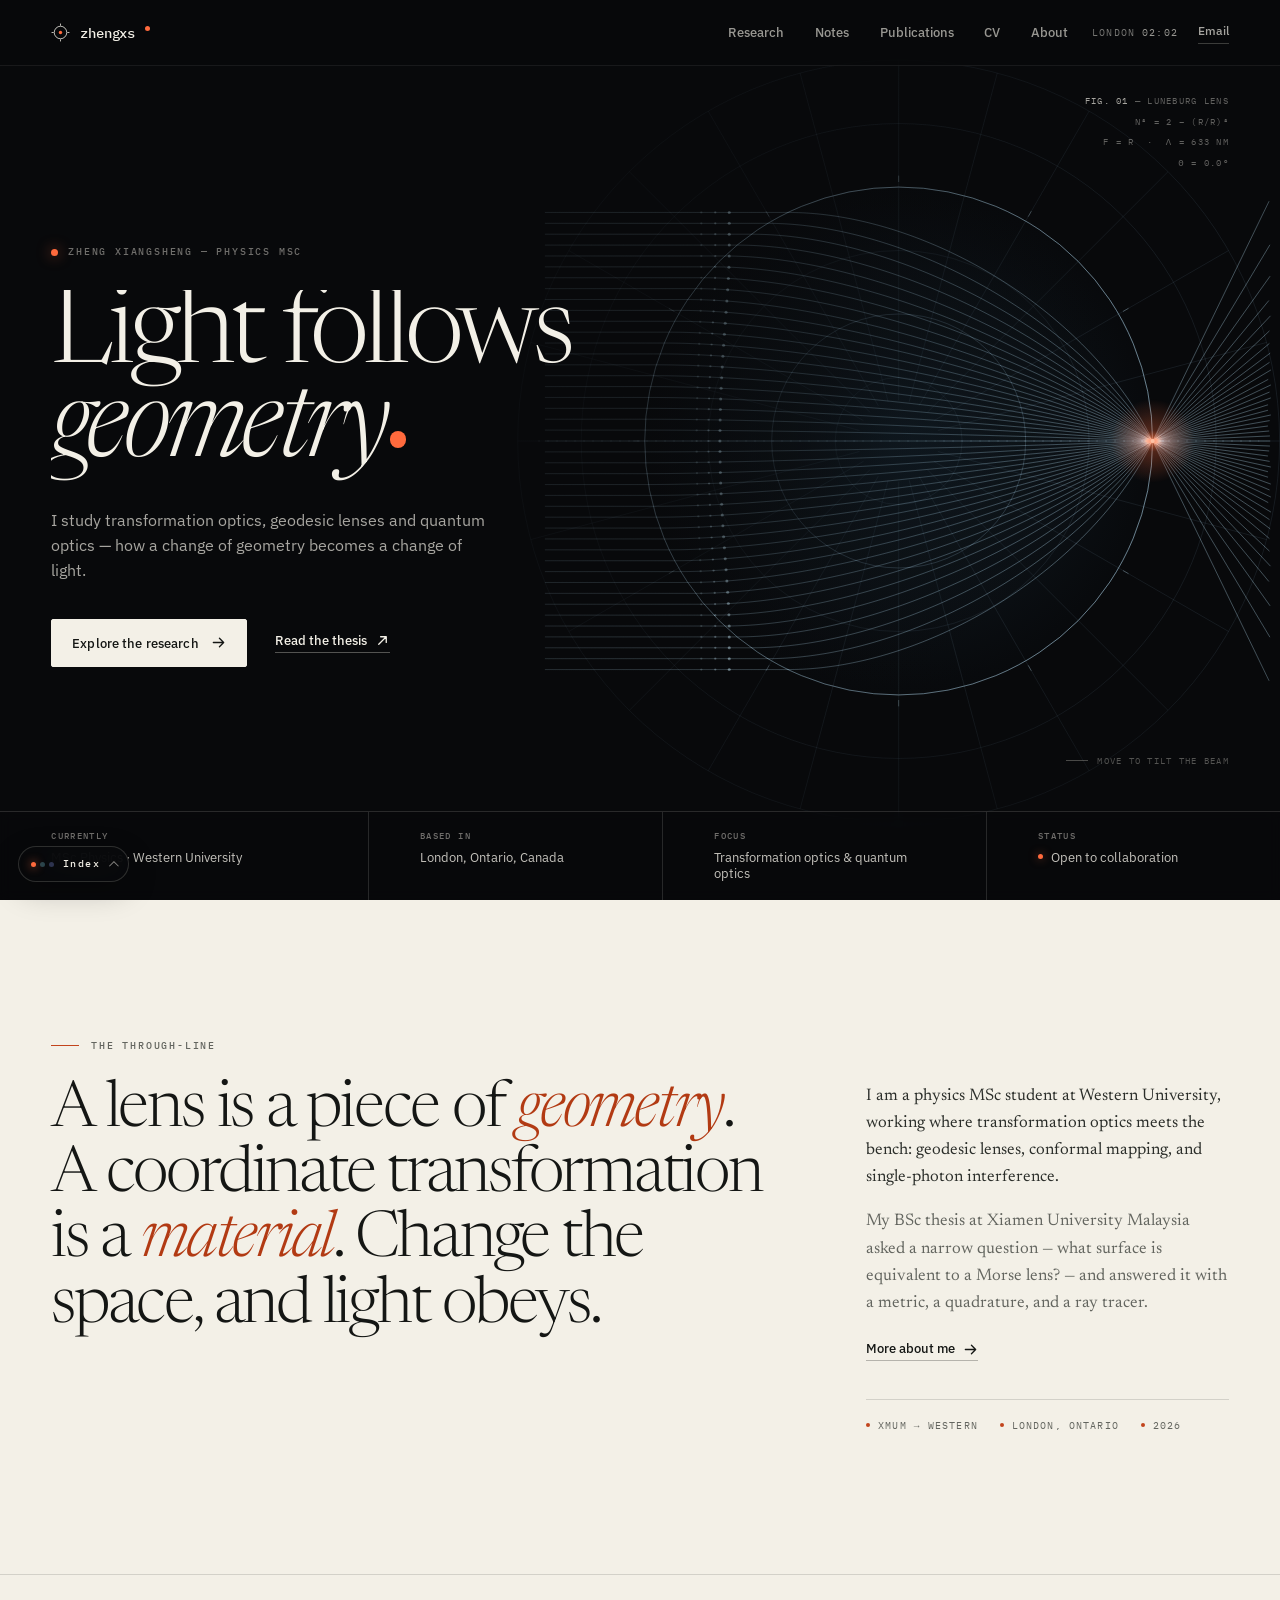
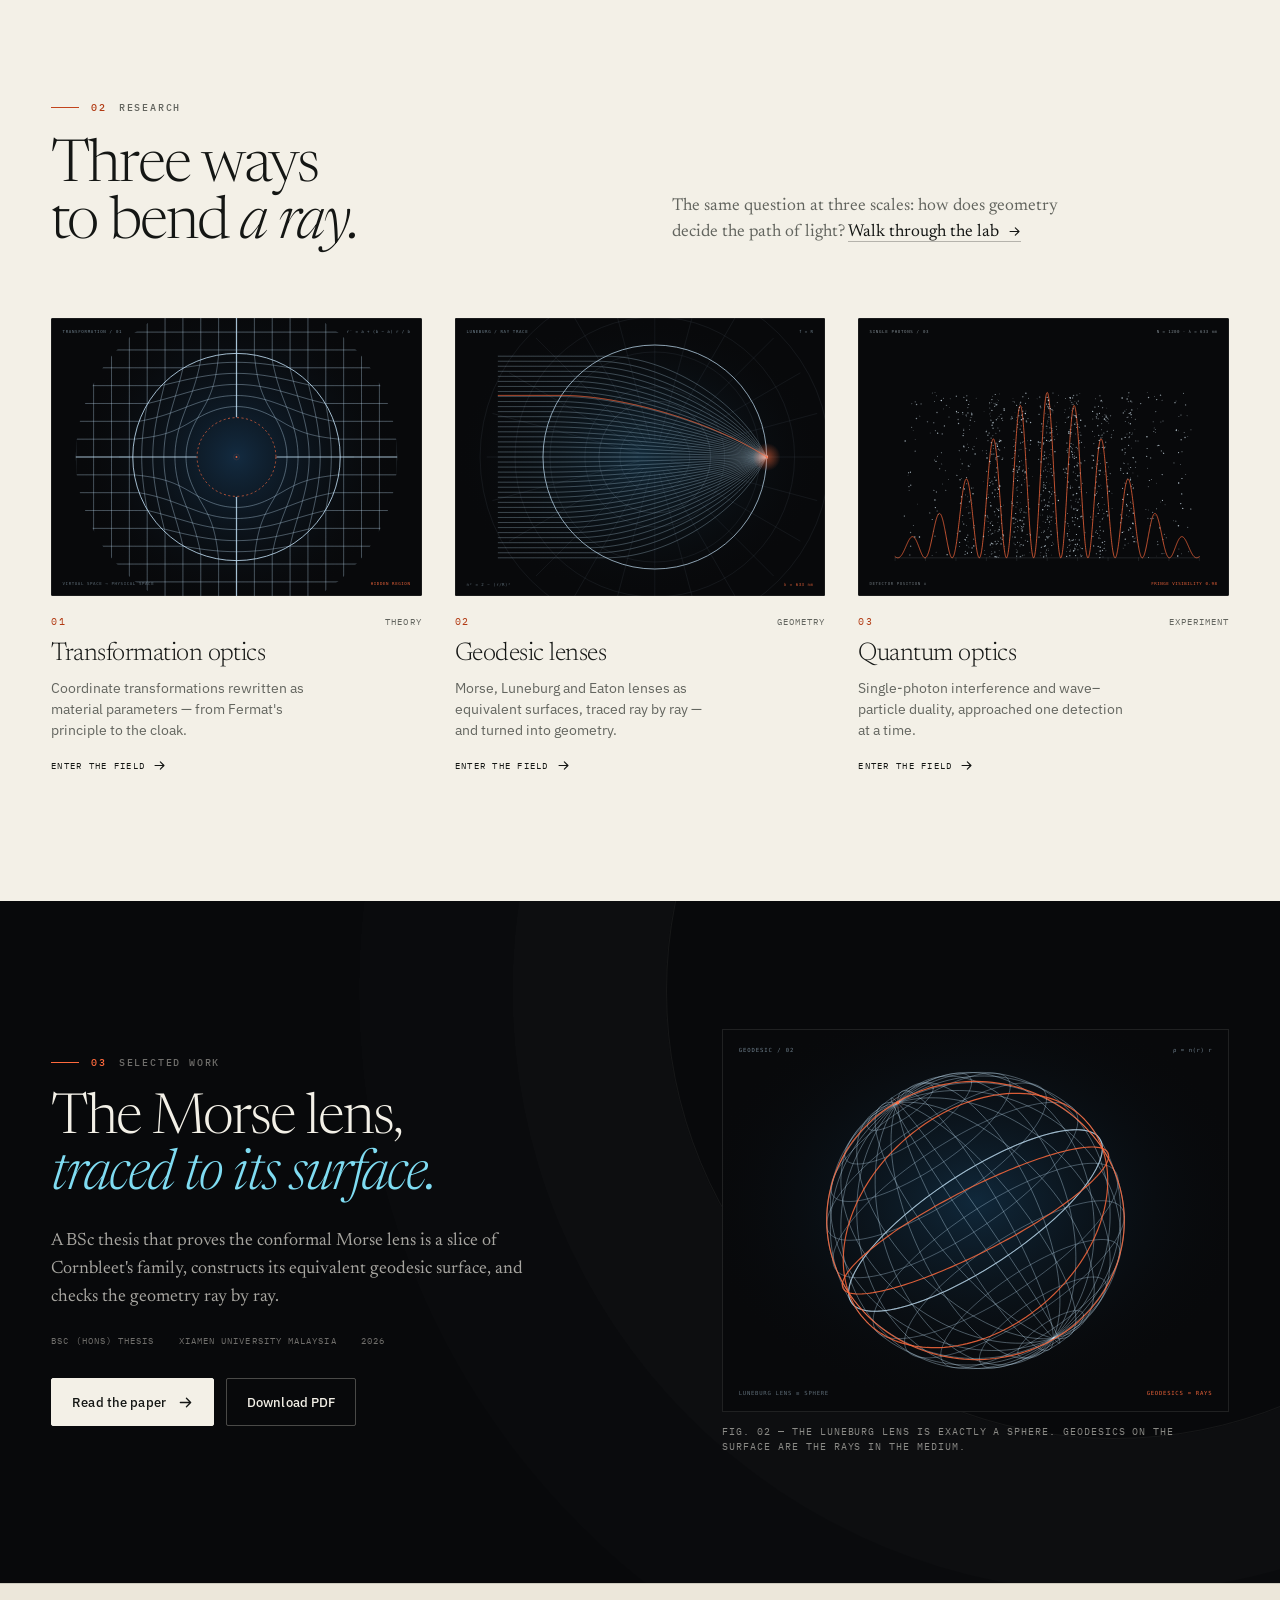
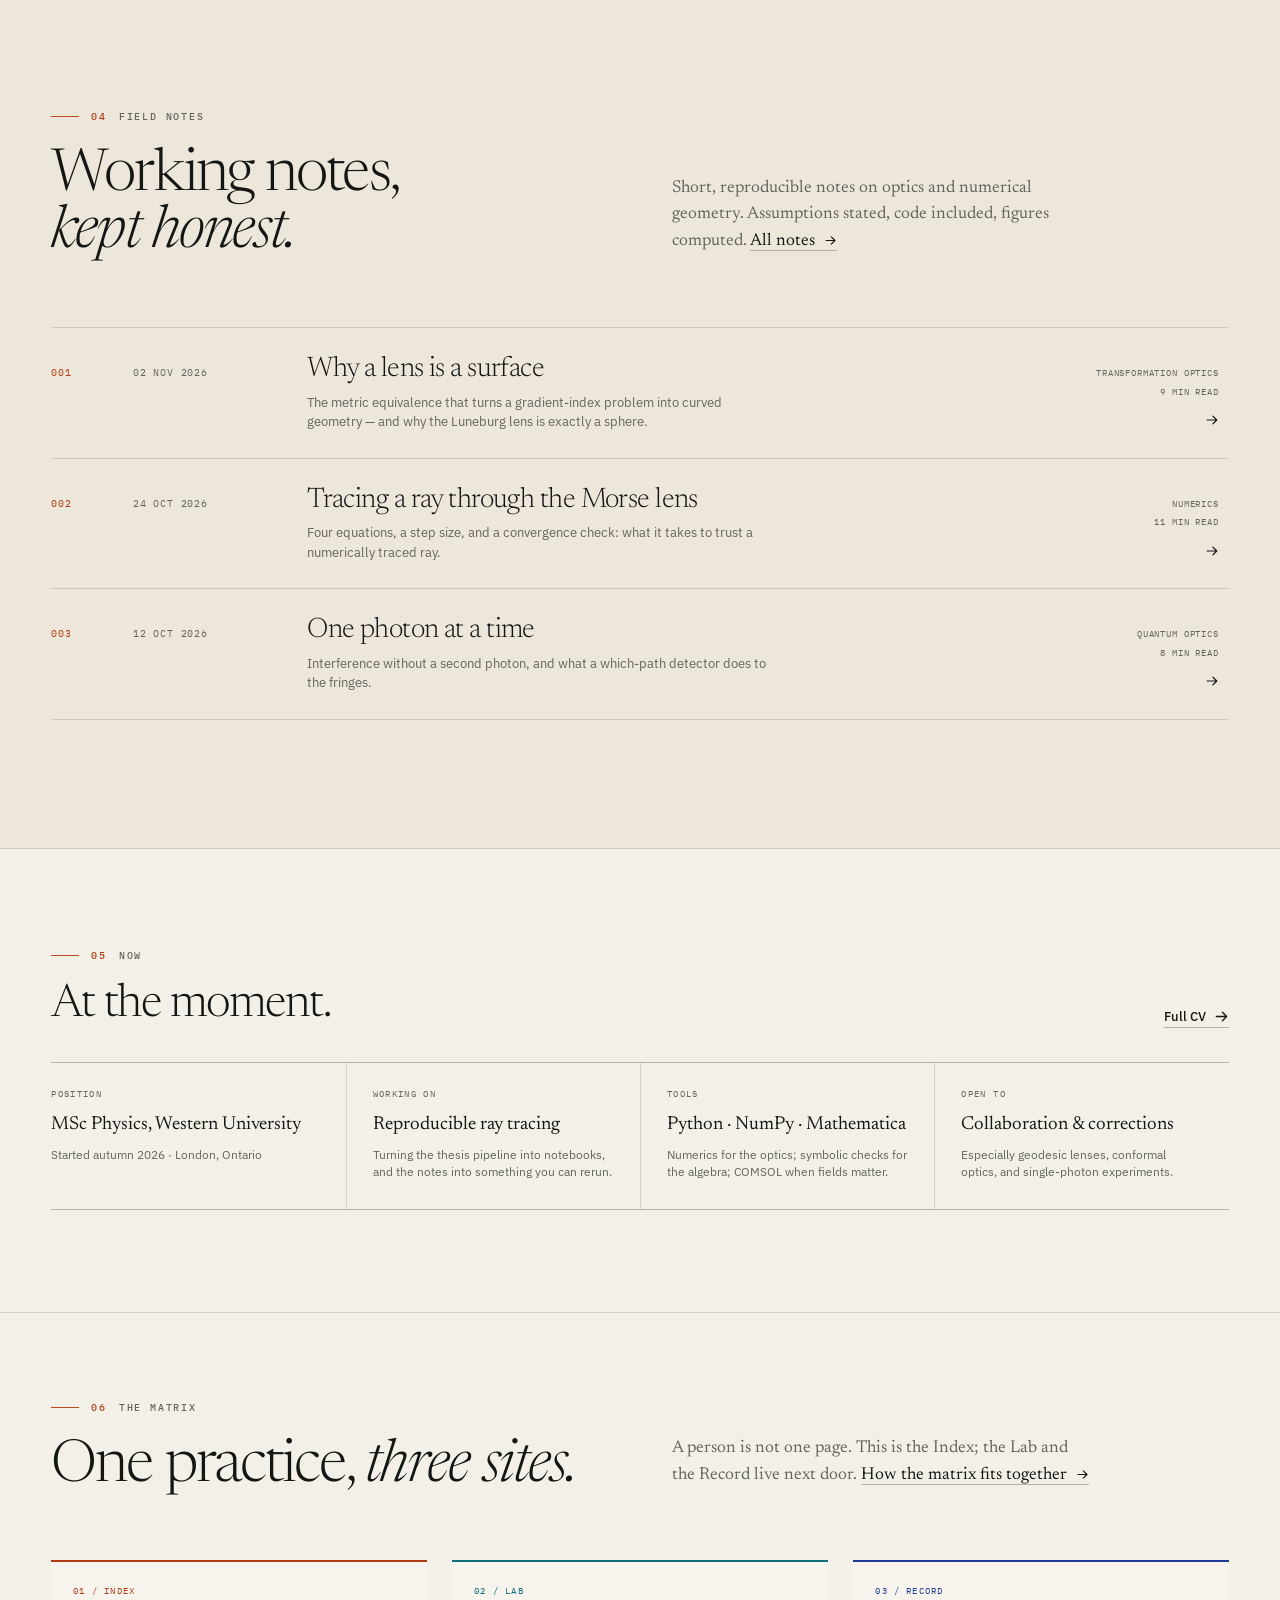
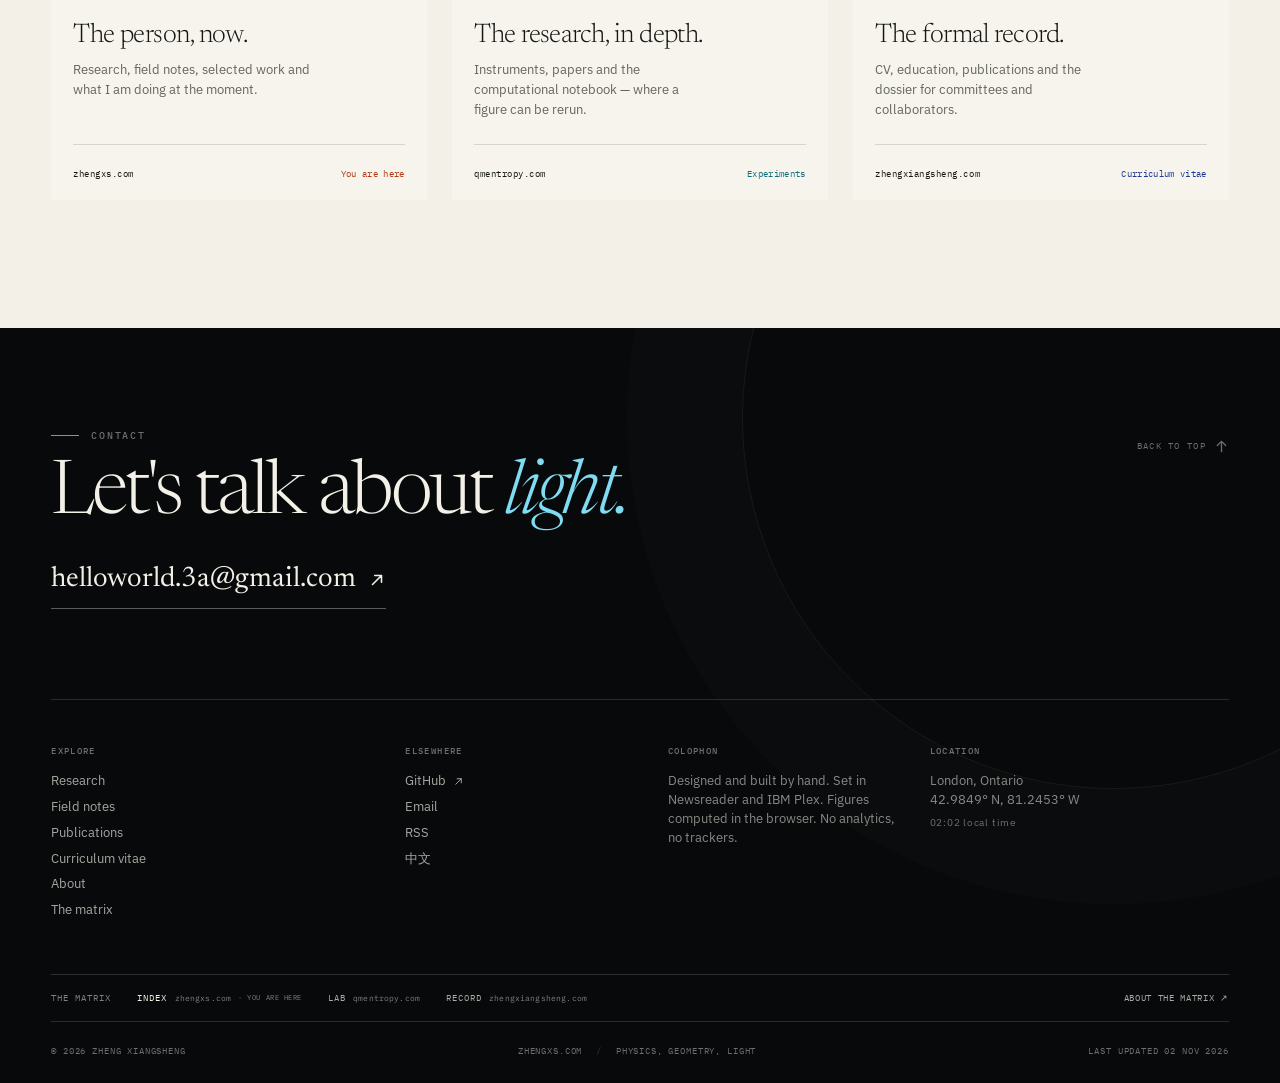
==== commit baa61723: "Add the matrix: portable dock, matrix page, home section, Chinese name" ====
--- a/index.html
+++ b/index.html
@@ -9,6 +9,7 @@
 <link rel="canonical" href="https://zhengxs.com/">
 <meta name="theme-color" content="#08090B">
 <meta name="color-scheme" content="light">
+<meta name="matrix-site" content="index">
 <meta name="robots" content="index, follow">
 
 <meta property="og:type" content="website">
@@ -37,6 +38,7 @@
 <link rel="preload" href="/assets/fonts/plex-sans-var.woff2" as="font" type="font/woff2" crossorigin>
 <link rel="preload" href="/assets/fonts/plex-mono-400.woff2" as="font" type="font/woff2" crossorigin>
 <link rel="stylesheet" href="/assets/css/site.css">
+<link rel="stylesheet" href="/assets/matrix/matrix.css">
 
 <script>
   document.documentElement.classList.add('js');
@@ -49,6 +51,7 @@
   "@context": "https://schema.org",
   "@type": "Person",
   "name": "Zheng Xiangsheng",
+  "alternateName": "郑翔升",
   "url": "https://zhengxs.com/",
   "jobTitle": "Physics MSc student",
   "affiliation": {
@@ -67,7 +70,9 @@
   ],
   "email": "mailto:helloworld.3a@gmail.com",
   "sameAs": [
-    "https://github.com/hello-zxs"
+    "https://github.com/hello-zxs",
+    "https://qmentropy.com/",
+    "https://zhengxiangsheng.com/"
   ]
 }
 </script>
@@ -100,7 +105,7 @@
 </header>
 <div class="menu" id="site-menu" aria-hidden="true">
   <nav class="menu__nav" aria-label="Menu">
-    <a href="/"><span>Home</span><em aria-hidden="true">01</em></a><a href="/research/"><span>Research</span><em aria-hidden="true">02</em></a><a href="/notes/"><span>Notes</span><em aria-hidden="true">03</em></a><a href="/publications/"><span>Publications</span><em aria-hidden="true">04</em></a><a href="/cv/"><span>CV</span><em aria-hidden="true">05</em></a><a href="/about/"><span>About</span><em aria-hidden="true">06</em></a><a href="/zh/"><span>中文</span><em aria-hidden="true">07</em></a>
+    <a href="/"><span>Home</span><em aria-hidden="true">01</em></a><a href="/research/"><span>Research</span><em aria-hidden="true">02</em></a><a href="/notes/"><span>Notes</span><em aria-hidden="true">03</em></a><a href="/publications/"><span>Publications</span><em aria-hidden="true">04</em></a><a href="/cv/"><span>CV</span><em aria-hidden="true">05</em></a><a href="/about/"><span>About</span><em aria-hidden="true">06</em></a><a href="/matrix/"><span>The matrix</span><em aria-hidden="true">07</em></a><a href="/zh/"><span>中文</span><em aria-hidden="true">08</em></a>
   </nav>
   <div class="menu__foot">
     <div>Physics MSc · Western University<br>London, Ontario, Canada</div>
@@ -327,6 +332,38 @@
   </div>
 </section>
 
+<section class="section matrix-home">
+  <div class="wrap">
+    <div class="section-head reveal">
+      <div>
+        <p class="kicker"><span class="kicker__no">06</span> The matrix</p>
+        <h2 class="h2">One practice, <em>three sites.</em></h2>
+      </div>
+      <p class="section-head__aside">A person is not one page. This is the Index; the Lab and the Record live next door. <a class="text-link" href="/matrix/">How the matrix fits together <svg class="arr" viewBox="0 0 16 16" aria-hidden="true"><path d="M2.5 8h10.5M9 3.5 13.5 8 9 12.5"/></svg></a></p>
+    </div>
+    <div class="matrix-home__grid">
+      <a class="matrix-home__card reveal" data-site="index" href="https://zhengxs.com/">
+        <span class="matrix-home__no">01 / Index</span>
+        <h3>The person, now.</h3>
+        <p>Research, field notes, selected work and what I am doing at the moment.</p>
+        <span class="matrix-home__meta">zhengxs.com <em>You are here</em></span>
+      </a>
+      <a class="matrix-home__card reveal" data-site="lab" href="https://qmentropy.com/" style="--d:.08s">
+        <span class="matrix-home__no">02 / Lab</span>
+        <h3>The research, in depth.</h3>
+        <p>Instruments, papers and the computational notebook — where a figure can be rerun.</p>
+        <span class="matrix-home__meta">qmentropy.com <em>Experiments</em></span>
+      </a>
+      <a class="matrix-home__card reveal" data-site="record" href="https://zhengxiangsheng.com/" style="--d:.16s">
+        <span class="matrix-home__no">03 / Record</span>
+        <h3>The formal record.</h3>
+        <p>CV, education, publications and the dossier for committees and collaborators.</p>
+        <span class="matrix-home__meta">zhengxiangsheng.com <em>Curriculum vitae</em></span>
+      </a>
+    </div>
+  </div>
+</section>
+
 </main>
 
 <footer class="footer">
@@ -347,6 +384,7 @@
         <a href="/publications/">Publications</a>
         <a href="/cv/">Curriculum vitae</a>
         <a href="/about/">About</a>
+        <a href="/matrix/">The matrix</a>
       </div>
       <div class="footer__col">
         <h3>Elsewhere</h3>
@@ -365,6 +403,13 @@
         <p class="mono"><span data-clock>--:--</span> local time</p>
       </div>
     </div>
+    <nav class="mx-strip" aria-label="The matrix">
+      <span class="mx-strip__label">The matrix</span>
+      <a data-site="index" class="is-current" aria-current="page" href="https://zhengxs.com/">Index <em>zhengxs.com</em></a>
+      <a data-site="lab" href="https://qmentropy.com/">Lab <em>qmentropy.com</em></a>
+      <a data-site="record" href="https://zhengxiangsheng.com/">Record <em>zhengxiangsheng.com</em></a>
+      <a class="mx-strip__about" href="/matrix/">About the matrix &nearr;</a>
+    </nav>
     <div class="footer__bottom">
       <span>© 2026 Zheng Xiangsheng</span>
       <span>zhengxs.com <span class="dotsep">/</span> Physics, geometry, light</span>
@@ -374,6 +419,7 @@
 </footer>
 
 <script defer src="/assets/js/site.js"></script>
+<script defer src="/assets/matrix/matrix.js"></script>
 <script defer src="/assets/js/labs.js"></script>
 </body>
 </html>
--- a/assets/css/site.css
+++ b/assets/css/site.css
@@ -312,6 +312,9 @@
 .section-head__aside a {
   color: var(--ink);
 }
+.section-head__aside .text-link {
+  white-space: nowrap;
+}
 
 /* links */
 .link {
@@ -1279,6 +1282,210 @@
 }
 
 /* --------------------------------------------------------------------------
+   matrix home
+   -------------------------------------------------------------------------- */
+.matrix-home {
+  border-top: 1px solid var(--hair);
+  padding-top: clamp(58px, 7vw, 92px);
+}
+.matrix-home__grid {
+  display: grid;
+  grid-template-columns: repeat(3, minmax(0, 1fr));
+  gap: clamp(14px, 2vw, 26px);
+}
+.matrix-home__card {
+  --role: var(--accent-ink);
+  display: flex;
+  flex-direction: column;
+  min-height: 240px;
+  padding: 22px 22px 20px;
+  border-top: 2px solid var(--role);
+  background: rgba(255, 255, 255, 0.26);
+  transition: background-color 0.3s var(--ease), transform 0.3s var(--ease);
+}
+.matrix-home__card[data-site="lab"] {
+  --role: #0e6f7a;
+}
+.matrix-home__card[data-site="record"] {
+  --role: #1f3a93;
+}
+.matrix-home__card:hover {
+  background: rgba(255, 255, 255, 0.5);
+  transform: translateY(-2px);
+}
+.matrix-home__no {
+  font-family: var(--mono);
+  font-size: 8.5px;
+  letter-spacing: 0.14em;
+  text-transform: uppercase;
+  color: var(--role);
+}
+.matrix-home__card h3 {
+  margin-top: 24px;
+  font-family: var(--serif);
+  font-weight: 300;
+  font-size: clamp(1.55rem, 2.1vw, 2rem);
+  line-height: 1.05;
+  letter-spacing: -0.02em;
+}
+.matrix-home__card p {
+  max-width: 30ch;
+  margin-top: 10px;
+  font-family: var(--sans);
+  font-size: 13px;
+  line-height: 1.55;
+  color: var(--muted);
+}
+.matrix-home__meta {
+  display: flex;
+  align-items: baseline;
+  justify-content: space-between;
+  gap: 12px;
+  margin-top: auto;
+  padding-top: 22px;
+  border-top: 1px solid var(--hair);
+  font-family: var(--mono);
+  font-size: 8.5px;
+  letter-spacing: 0.06em;
+  color: var(--ink);
+}
+.matrix-home__meta em {
+  font-style: normal;
+  letter-spacing: 0.04em;
+  color: var(--role);
+}
+
+/* --------------------------------------------------------------------------
+   matrix page
+   -------------------------------------------------------------------------- */
+.matrix-map {
+  display: grid;
+  grid-template-columns: repeat(3, minmax(0, 1fr));
+  gap: 1px;
+  margin-top: clamp(42px, 6vw, 72px);
+  background: var(--hair);
+  border: 1px solid var(--hair);
+}
+.matrix-node {
+  --role: var(--accent-ink);
+  display: flex;
+  flex-direction: column;
+  min-height: 280px;
+  padding: 26px 24px 24px;
+  background: var(--paper);
+  border-top: 3px solid var(--role);
+  transition: background-color 0.3s var(--ease);
+}
+.matrix-node[data-site="lab"] { --role: #0e6f7a; }
+.matrix-node[data-site="record"] { --role: #1f3a93; }
+.matrix-node:hover { background: var(--paper-2); }
+.matrix-node__role {
+  font-family: var(--mono);
+  font-size: 8.5px;
+  letter-spacing: 0.14em;
+  text-transform: uppercase;
+  color: var(--role);
+}
+.matrix-node h2 {
+  max-width: 12ch;
+  margin-top: 30px;
+  font-family: var(--serif);
+  font-weight: 300;
+  font-size: clamp(1.7rem, 2.4vw, 2.35rem);
+  line-height: 1.02;
+  letter-spacing: -0.025em;
+}
+.matrix-node p {
+  max-width: 30ch;
+  margin-top: 12px;
+  font-family: var(--sans);
+  font-size: 13px;
+  line-height: 1.55;
+  color: var(--muted);
+}
+.matrix-node__domain {
+  display: flex;
+  align-items: baseline;
+  justify-content: space-between;
+  gap: 12px;
+  margin-top: auto;
+  padding-top: 22px;
+  border-top: 1px solid var(--hair);
+  font-family: var(--mono);
+  font-size: 8.5px;
+  letter-spacing: 0.05em;
+  color: var(--ink);
+}
+.matrix-node__domain em {
+  font-style: normal;
+  color: var(--role);
+}
+.matrix-prose {
+  max-width: 780px;
+  margin: clamp(54px, 7vw, 88px) auto 0;
+}
+.matrix-prose h2 {
+  margin-top: 2.3em;
+}
+.matrix-prose h2:first-child {
+  margin-top: 0;
+}
+.matrix-table-wrap {
+  overflow-x: auto;
+  margin: 1.4em 0 2em;
+}
+.matrix-table-wrap table {
+  margin: 0;
+  min-width: 620px;
+}
+.matrix-swatches {
+  display: grid;
+  grid-template-columns: repeat(4, minmax(0, 1fr));
+  gap: 1px;
+  margin: 1.8em 0 2.4em;
+  background: var(--hair);
+  border: 1px solid var(--hair);
+}
+.matrix-swatch {
+  --role: var(--accent-ink);
+  display: flex;
+  flex-direction: column;
+  gap: 5px;
+  padding: 16px 14px 18px;
+  background: var(--paper);
+  border-top: 2px solid var(--role);
+}
+.matrix-swatch[data-site="lab"] { --role: #0e6f7a; }
+.matrix-swatch[data-site="record"] { --role: #1f3a93; }
+.matrix-swatch[data-site="base"] { --role: var(--ink); }
+.matrix-swatch i {
+  width: 9px;
+  height: 9px;
+  border-radius: 50%;
+  background: var(--role);
+  margin-bottom: 5px;
+}
+.matrix-swatch span {
+  font-family: var(--mono);
+  font-size: 8px;
+  letter-spacing: 0.12em;
+  text-transform: uppercase;
+  color: var(--muted);
+}
+.matrix-swatch b {
+  font-family: var(--mono);
+  font-size: 9px;
+  font-weight: 500;
+  color: var(--ink);
+}
+.matrix-swatch em {
+  font-style: normal;
+  font-family: var(--mono);
+  font-size: 8px;
+  color: var(--muted);
+}
+
+/* --------------------------------------------------------------------------
    footer
    -------------------------------------------------------------------------- */
 .footer {
@@ -3354,6 +3561,12 @@
   .now__grid {
     grid-template-columns: 1fr 1fr;
   }
+  .matrix-home__grid {
+    grid-template-columns: 1fr;
+  }
+  .matrix-home__card {
+    min-height: 0;
+  }
   .now__cell:nth-child(3) {
     border-left: 0;
     padding-left: 0;
@@ -3554,6 +3767,19 @@
   }
   .now__grid {
     grid-template-columns: 1fr;
+  }
+  .matrix-home__grid {
+    grid-template-columns: 1fr;
+  }
+  .matrix-home__card {
+    min-height: 0;
+  }
+  .matrix-page .matrix-map,
+  .matrix-map {
+    grid-template-columns: 1fr;
+  }
+  .matrix-swatches {
+    grid-template-columns: 1fr 1fr;
   }
   .now__cell,
   .now__cell + .now__cell {
--- a/assets/matrix/matrix.css
+++ b/assets/matrix/matrix.css
@@ -0,0 +1,369 @@
+/* ==========================================================================
+   THE MATRIX — a portable three-site layer
+   Two lines to install:
+     <link rel="stylesheet" href="/assets/matrix/matrix.css">
+     <script defer src="/assets/matrix/matrix.js"></script>
+   Set <meta name="matrix-site" content="index|lab|record"> on each site.
+   ========================================================================== */
+
+@font-face {
+  font-family: "Matrix Newsreader";
+  src: url("../fonts/newsreader-var.woff2") format("woff2");
+  font-weight: 200 800;
+  font-style: normal;
+  font-display: swap;
+}
+@font-face {
+  font-family: "Matrix Mono";
+  src: url("../fonts/plex-mono-400.woff2") format("woff2");
+  font-weight: 400;
+  font-style: normal;
+  font-display: swap;
+}
+@font-face {
+  font-family: "Matrix Mono";
+  src: url("../fonts/plex-mono-500.woff2") format("woff2");
+  font-weight: 500;
+  font-style: normal;
+  font-display: swap;
+}
+
+:root {
+  --mx-index: #ff6a3d;
+  --mx-lab: #7fdcf2;
+  --mx-record: #8fa6ff;
+  --mx-bg: rgba(8, 9, 11, 0.92);
+  --mx-fg: #f3f0e7;
+  --mx-muted: rgba(243, 240, 231, 0.52);
+  --mx-hair: rgba(243, 240, 231, 0.16);
+  --mx-hair-strong: rgba(243, 240, 231, 0.28);
+  --mx-serif: "Matrix Newsreader", "Newsreader", Georgia, serif;
+  --mx-mono: "Matrix Mono", "IBM Plex Mono", ui-monospace, SFMono-Regular, Consolas, monospace;
+  --mx-ease: cubic-bezier(0.22, 1, 0.36, 1);
+}
+
+/* ---------- dock ---------------------------------------------------------- */
+.mx-dock {
+  position: fixed;
+  left: 18px;
+  bottom: 18px;
+  z-index: 500;
+  font-family: var(--mx-mono);
+  font-size: 10px;
+  line-height: 1;
+  letter-spacing: 0.08em;
+  text-transform: uppercase;
+  transition: opacity 0.35s var(--mx-ease), transform 0.35s var(--mx-ease);
+}
+.mx-dock.is-hidden {
+  opacity: 0;
+  transform: translateY(8px);
+  pointer-events: none;
+}
+body.menu-open .mx-dock {
+  opacity: 0;
+  pointer-events: none;
+}
+.mx-btn {
+  display: inline-flex;
+  align-items: center;
+  gap: 9px;
+  height: 36px;
+  padding: 0 12px;
+  border: 1px solid var(--mx-hair);
+  border-radius: 999px;
+  background: var(--mx-bg);
+  color: var(--mx-fg);
+  -webkit-backdrop-filter: blur(16px) saturate(140%);
+  backdrop-filter: blur(16px) saturate(140%);
+  box-shadow: 0 10px 30px rgba(0, 0, 0, 0.22);
+  cursor: pointer;
+  transition: border-color 0.25s var(--mx-ease), background-color 0.25s var(--mx-ease);
+}
+.mx-btn:hover {
+  border-color: var(--mx-hair-strong);
+  background: rgba(8, 9, 11, 0.97);
+}
+.mx-dots {
+  display: inline-flex;
+  align-items: center;
+  gap: 4px;
+}
+.mx-dots i {
+  display: block;
+  width: 5px;
+  height: 5px;
+  border-radius: 50%;
+  background: var(--mx-c, var(--mx-fg));
+  opacity: 0.28;
+}
+.mx-dots i[data-role="index"] { --mx-c: var(--mx-index); }
+.mx-dots i[data-role="lab"] { --mx-c: var(--mx-lab); }
+.mx-dots i[data-role="record"] { --mx-c: var(--mx-record); }
+.mx-dots i.is-current {
+  opacity: 1;
+  box-shadow: 0 0 10px var(--mx-c);
+}
+.mx-label {
+  min-width: 3.6em;
+  text-align: left;
+  font-weight: 500;
+  letter-spacing: 0.14em;
+}
+.mx-chev {
+  width: 7px;
+  height: 7px;
+  border-top: 1px solid var(--mx-muted);
+  border-right: 1px solid var(--mx-muted);
+  transform: rotate(-45deg) translateY(2px);
+  transition: transform 0.25s var(--mx-ease);
+}
+.mx-dock.is-open .mx-chev {
+  transform: rotate(135deg) translateY(-1px);
+}
+
+/* ---------- panel --------------------------------------------------------- */
+.mx-panel {
+  position: absolute;
+  left: 0;
+  bottom: calc(100% + 10px);
+  width: 352px;
+  max-width: calc(100vw - 24px);
+  max-height: min(520px, calc(100vh - 110px));
+  overflow-y: auto;
+  background: #090a0c;
+  color: var(--mx-fg);
+  border: 1px solid var(--mx-hair);
+  box-shadow: 0 30px 80px rgba(0, 0, 0, 0.5);
+  opacity: 0;
+  visibility: hidden;
+  transform: translateY(7px);
+  transition: opacity 0.3s var(--mx-ease), transform 0.3s var(--mx-ease), visibility 0.3s;
+}
+.mx-dock.is-open .mx-panel {
+  opacity: 1;
+  visibility: visible;
+  transform: none;
+}
+.mx-panel__head {
+  display: flex;
+  align-items: baseline;
+  justify-content: space-between;
+  gap: 16px;
+  padding: 15px 16px 13px;
+  border-bottom: 1px solid var(--mx-hair);
+}
+.mx-panel__head span {
+  font-size: 8.5px;
+  letter-spacing: 0.18em;
+  color: var(--mx-muted);
+}
+.mx-panel__head strong {
+  font-family: var(--mx-serif);
+  font-size: 17px;
+  font-weight: 400;
+  letter-spacing: -0.01em;
+  text-transform: none;
+  color: var(--mx-fg);
+}
+.mx-item {
+  position: relative;
+  display: grid;
+  grid-template-columns: 7px minmax(0, 1fr) auto;
+  column-gap: 11px;
+  row-gap: 4px;
+  padding: 13px 16px 14px;
+  border-bottom: 1px solid var(--mx-hair);
+  color: var(--mx-fg);
+  transition: background-color 0.2s var(--mx-ease);
+}
+.mx-item:hover {
+  background: rgba(243, 240, 231, 0.045);
+}
+.mx-item:focus-visible {
+  outline: 2px solid var(--mx-lab);
+  outline-offset: -2px;
+}
+.mx-dot {
+  width: 7px;
+  height: 7px;
+  margin-top: 5px;
+  border-radius: 50%;
+  background: var(--mx-c);
+}
+.mx-item[data-site="index"] { --mx-c: var(--mx-index); }
+.mx-item[data-site="lab"] { --mx-c: var(--mx-lab); }
+.mx-item[data-site="record"] { --mx-c: var(--mx-record); }
+.mx-item__main {
+  display: flex;
+  align-items: baseline;
+  gap: 8px;
+  min-width: 0;
+}
+.mx-item__main strong {
+  font-family: var(--mx-serif);
+  font-size: 20px;
+  font-weight: 400;
+  line-height: 1;
+  letter-spacing: -0.015em;
+  text-transform: none;
+}
+.mx-domain {
+  font-size: 8.5px;
+  letter-spacing: 0.1em;
+  color: var(--mx-muted);
+  white-space: nowrap;
+}
+.mx-here {
+  font-size: 7.5px;
+  letter-spacing: 0.12em;
+  color: var(--mx-c);
+  opacity: 0;
+}
+.mx-item.is-current .mx-here {
+  opacity: 1;
+}
+.mx-item.is-current {
+  background: rgba(243, 240, 231, 0.03);
+}
+.mx-item small {
+  grid-column: 2 / 4;
+  font-family: var(--mx-mono);
+  font-size: 8.5px;
+  line-height: 1.5;
+  letter-spacing: 0.04em;
+  text-transform: none;
+  color: var(--mx-muted);
+}
+.mx-panel__foot {
+  display: flex;
+  align-items: center;
+  justify-content: space-between;
+  gap: 14px;
+  padding: 12px 16px;
+  font-size: 8px;
+  letter-spacing: 0.1em;
+  color: var(--mx-muted);
+}
+.mx-panel__foot a {
+  color: var(--mx-fg);
+  border-bottom: 1px solid var(--mx-hair-strong);
+  padding-bottom: 2px;
+  transition: border-color 0.2s var(--mx-ease);
+}
+.mx-panel__foot a:hover {
+  border-color: var(--mx-fg);
+}
+.mx-panel__foot span {
+  letter-spacing: 0.05em;
+  text-transform: none;
+}
+
+/* ---------- footer strip -------------------------------------------------- */
+.mx-strip {
+  display: flex;
+  flex-wrap: wrap;
+  align-items: center;
+  gap: 10px 26px;
+  padding: 16px 0;
+  border-top: 1px solid var(--mx-hair);
+  font-family: var(--mx-mono);
+  font-size: 8.5px;
+  letter-spacing: 0.12em;
+  text-transform: uppercase;
+  color: var(--mx-muted);
+}
+.mx-strip__label {
+  color: var(--mx-muted);
+}
+.mx-strip a {
+  display: inline-flex;
+  align-items: center;
+  gap: 7px;
+  color: rgba(243, 240, 231, 0.7);
+  transition: color 0.2s var(--mx-ease);
+}
+.mx-strip a:hover {
+  color: var(--mx-fg);
+}
+.mx-strip i {
+  display: block;
+  width: 5px;
+  height: 5px;
+  border-radius: 50%;
+  background: var(--mx-index);
+}
+.mx-strip a[data-site="lab"] i { background: var(--mx-lab); }
+.mx-strip a[data-site="record"] i { background: var(--mx-record); }
+.mx-strip a.is-current {
+  color: var(--mx-fg);
+}
+.mx-strip a.is-current::after {
+  content: "· you are here";
+  color: var(--mx-muted);
+  font-size: 7px;
+  letter-spacing: 0.08em;
+}
+.mx-strip em {
+  font-style: normal;
+  font-size: 7.5px;
+  letter-spacing: 0.02em;
+  text-transform: none;
+  color: var(--mx-muted);
+}
+.mx-strip__about {
+  margin-left: auto;
+  letter-spacing: 0.08em;
+}
+.mx-strip__about::before {
+  display: none;
+}
+.mx-strip--light {
+  --mx-fg: #15171b;
+  --mx-muted: #6b6f77;
+  --mx-hair: rgba(21, 23, 27, 0.14);
+  --mx-hair-strong: rgba(21, 23, 27, 0.28);
+}
+.mx-strip--light a {
+  color: #3c4048;
+}
+.mx-strip--light a:hover,
+.mx-strip--light a.is-current {
+  color: #15171b;
+}
+.mx-strip--light i {
+  background: #a8432a;
+}
+.mx-strip--light a[data-site="lab"] i { background: #0e6f7a; }
+.mx-strip--light a[data-site="record"] i { background: #1f3a93; }
+
+@media (max-width: 560px) {
+  .mx-dock {
+    display: none;
+  }
+  .mx-btn {
+    height: 34px;
+    padding: 0 10px;
+    font-size: 9px;
+  }
+  .mx-label {
+    min-width: 0;
+  }
+  .mx-panel {
+    width: calc(100vw - 24px);
+  }
+  .mx-strip {
+    gap: 8px 16px;
+    font-size: 8px;
+  }
+  .mx-strip__about {
+    margin-left: 0;
+    width: 100%;
+  }
+}
+
+@media print {
+  .mx-dock {
+    display: none !important;
+  }
+}
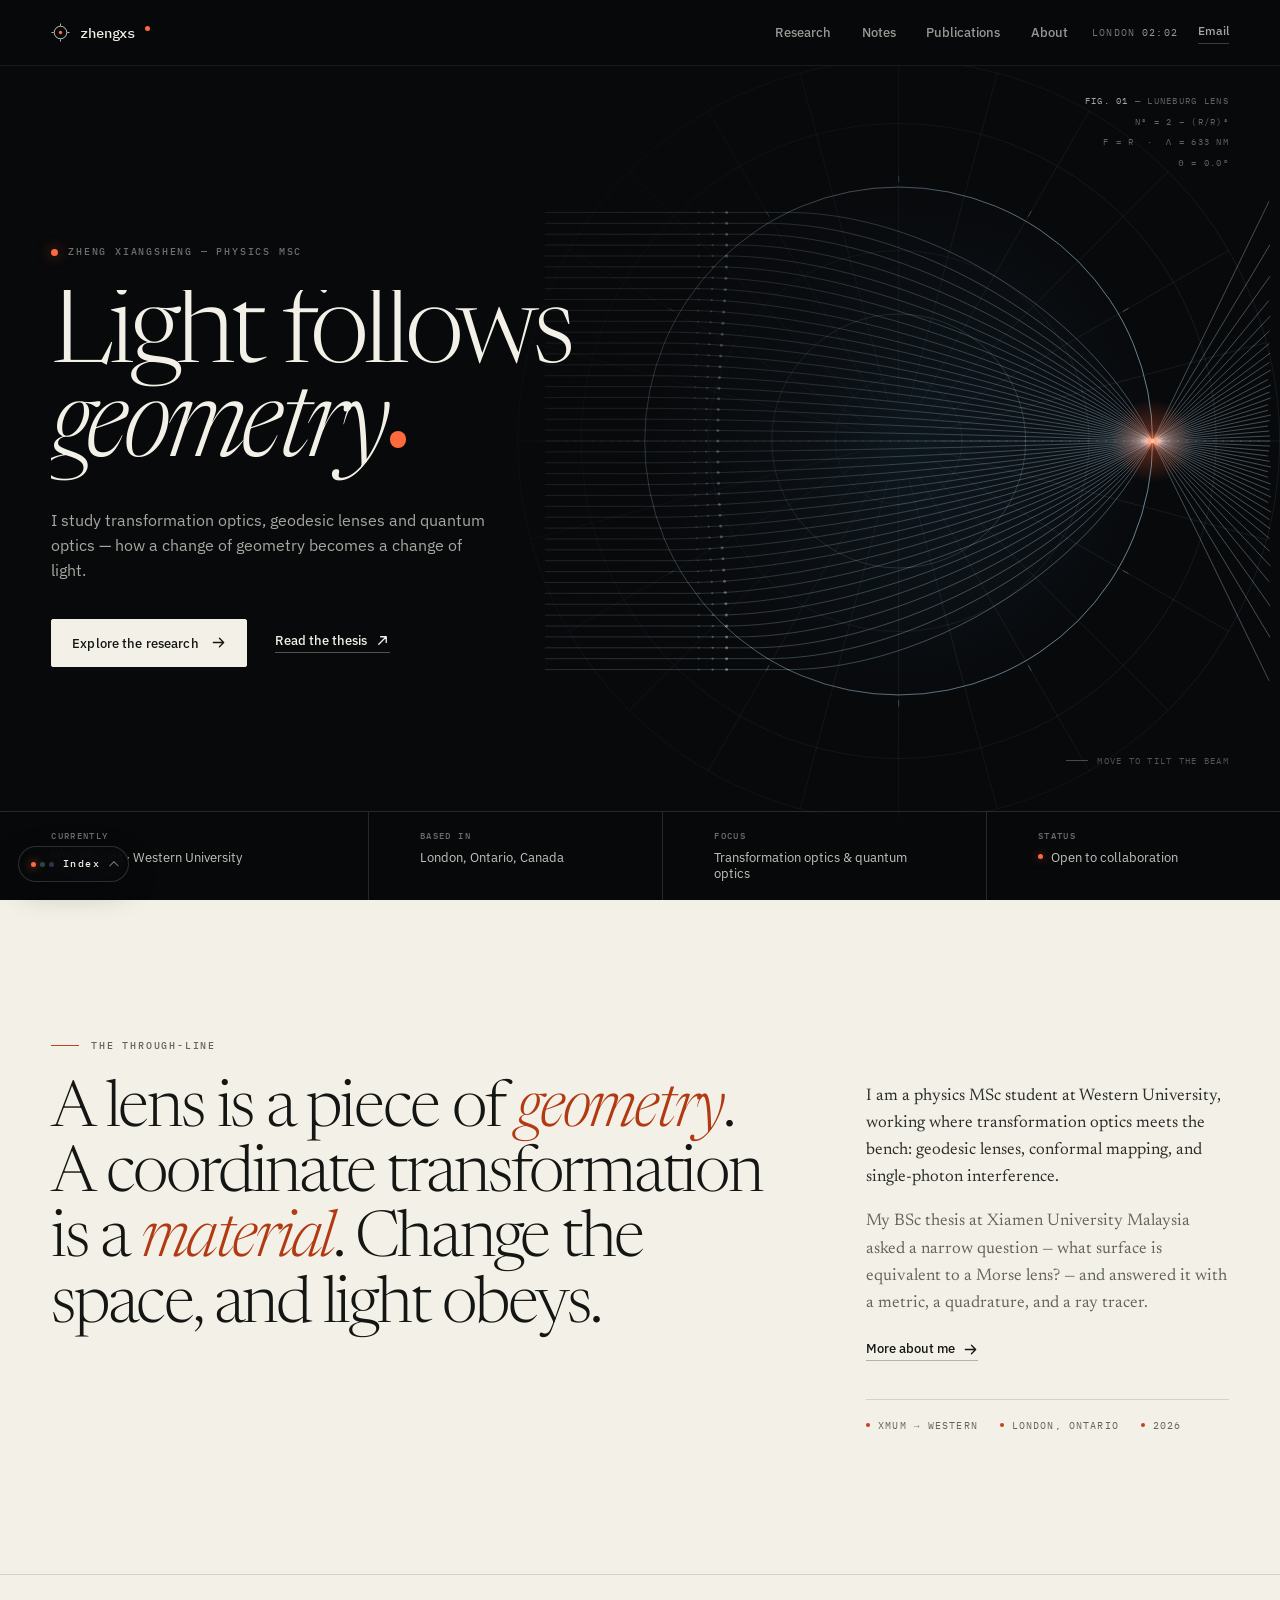
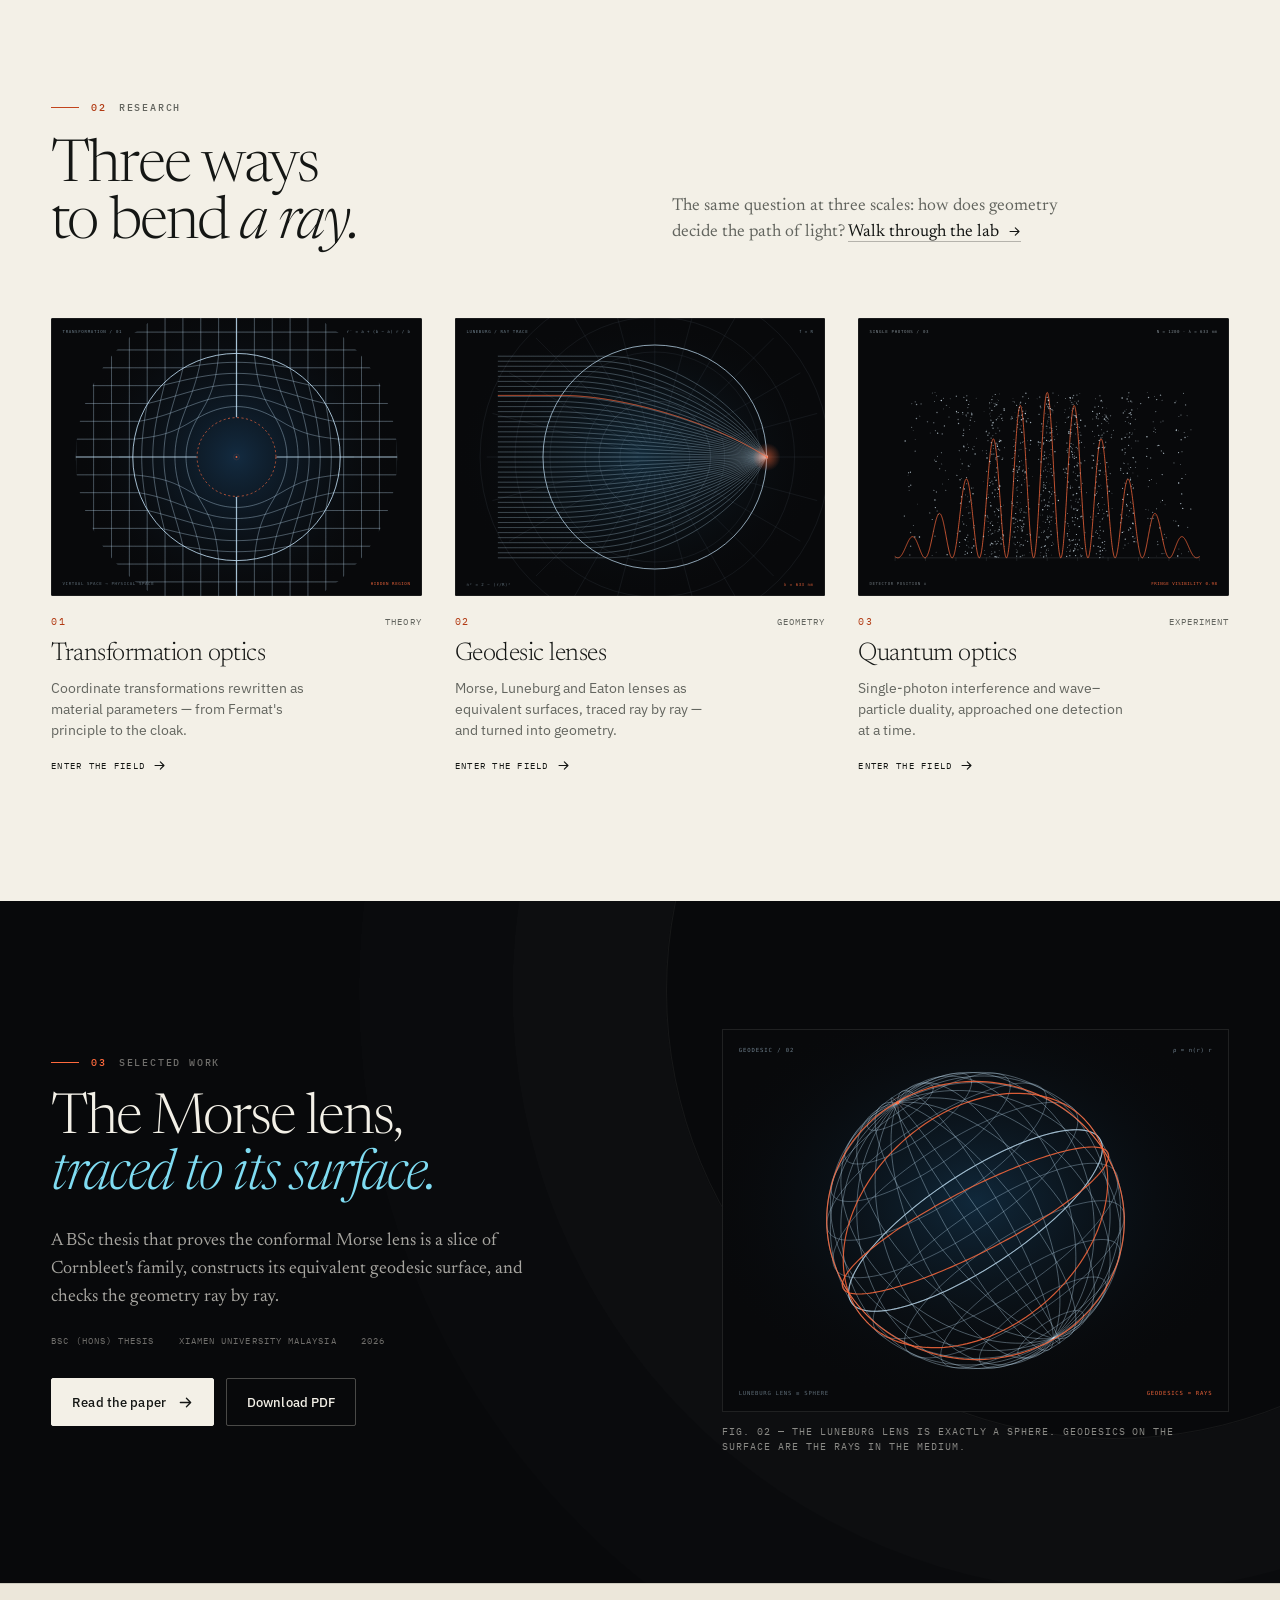
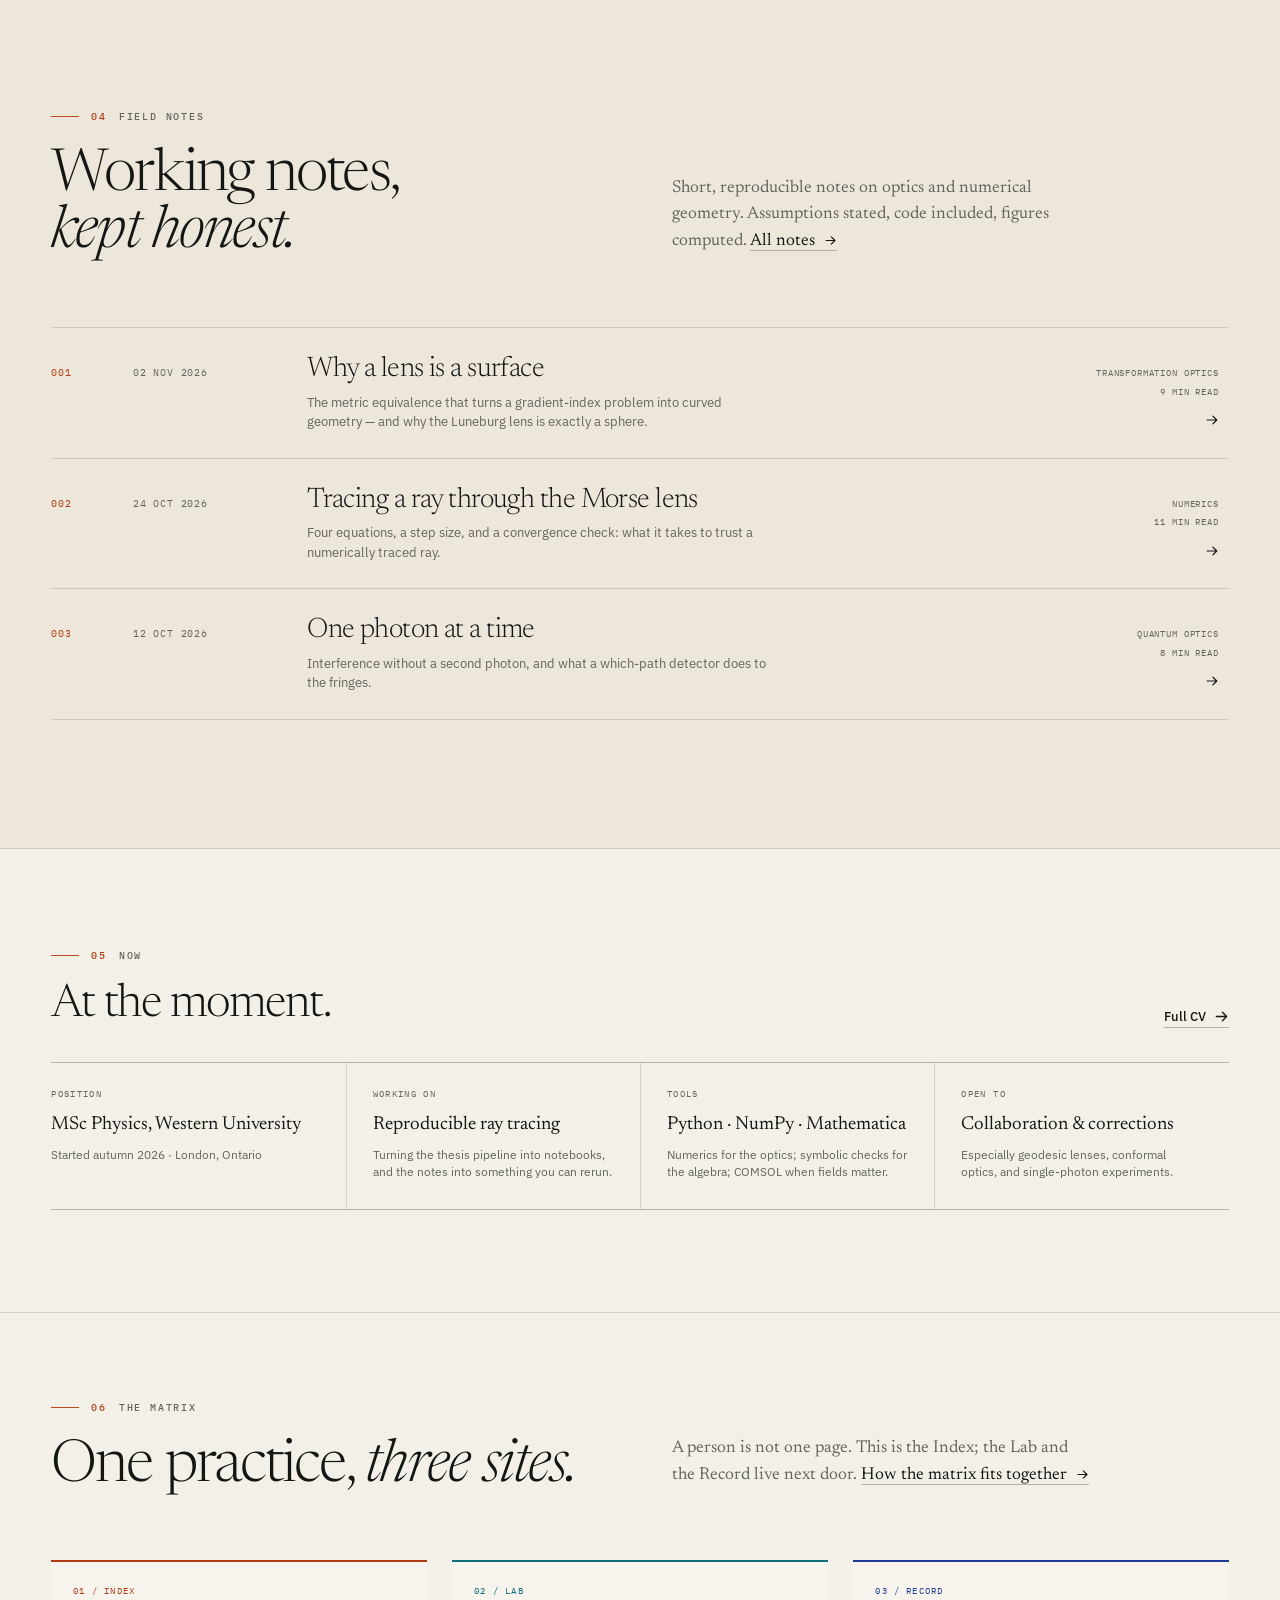
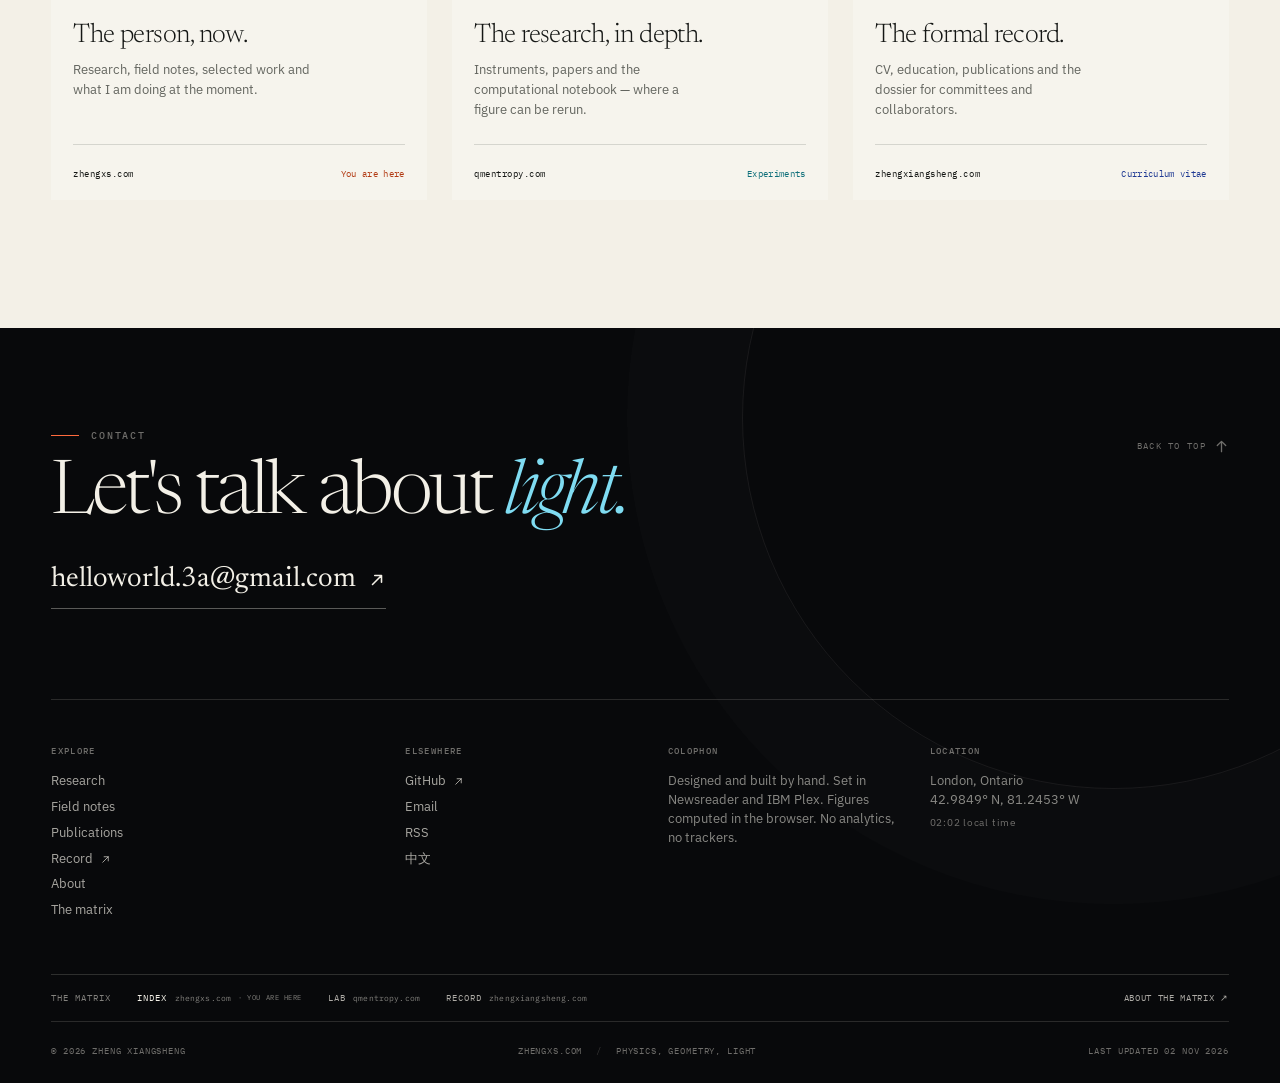
==== commit 6365b10b: "Let the Record own the CV: remove the duplicate from the Index nav" ====
--- a/index.html
+++ b/index.html
@@ -91,7 +91,7 @@
       <span>zhengxs</span><span class="brand__dot" aria-hidden="true"></span>
     </a>
     <nav class="nav__links" aria-label="Primary">
-      <a href="/research/">Research</a><a href="/notes/">Notes</a><a href="/publications/">Publications</a><a href="/cv/">CV</a><a href="/about/">About</a>
+      <a href="/research/">Research</a><a href="/notes/">Notes</a><a href="/publications/">Publications</a><a href="/about/">About</a>
     </nav>
     <div class="nav__meta">
       <span class="nav__clock" data-clock>LONDON <b>--:--</b></span>
@@ -105,7 +105,7 @@
 </header>
 <div class="menu" id="site-menu" aria-hidden="true">
   <nav class="menu__nav" aria-label="Menu">
-    <a href="/"><span>Home</span><em aria-hidden="true">01</em></a><a href="/research/"><span>Research</span><em aria-hidden="true">02</em></a><a href="/notes/"><span>Notes</span><em aria-hidden="true">03</em></a><a href="/publications/"><span>Publications</span><em aria-hidden="true">04</em></a><a href="/cv/"><span>CV</span><em aria-hidden="true">05</em></a><a href="/about/"><span>About</span><em aria-hidden="true">06</em></a><a href="/matrix/"><span>The matrix</span><em aria-hidden="true">07</em></a><a href="/zh/"><span>中文</span><em aria-hidden="true">08</em></a>
+    <a href="/"><span>Home</span><em aria-hidden="true">01</em></a><a href="/research/"><span>Research</span><em aria-hidden="true">02</em></a><a href="/notes/"><span>Notes</span><em aria-hidden="true">03</em></a><a href="/publications/"><span>Publications</span><em aria-hidden="true">04</em></a><a href="/about/"><span>About</span><em aria-hidden="true">05</em></a><a href="/matrix/"><span>The matrix</span><em aria-hidden="true">06</em></a><a href="/zh/"><span>中文</span><em aria-hidden="true">07</em></a>
   </nav>
   <div class="menu__foot">
     <div>Physics MSc · Western University<br>London, Ontario, Canada</div>
@@ -382,7 +382,7 @@
         <a href="/research/">Research</a>
         <a href="/notes/">Field notes</a>
         <a href="/publications/">Publications</a>
-        <a href="/cv/">Curriculum vitae</a>
+        <a href="https://zhengxiangsheng.com/#record">Record <svg class="arr" viewBox="0 0 16 16" aria-hidden="true"><path d="M4 12 12 4M6 4h6v6"/></svg></a>
         <a href="/about/">About</a>
         <a href="/matrix/">The matrix</a>
       </div>
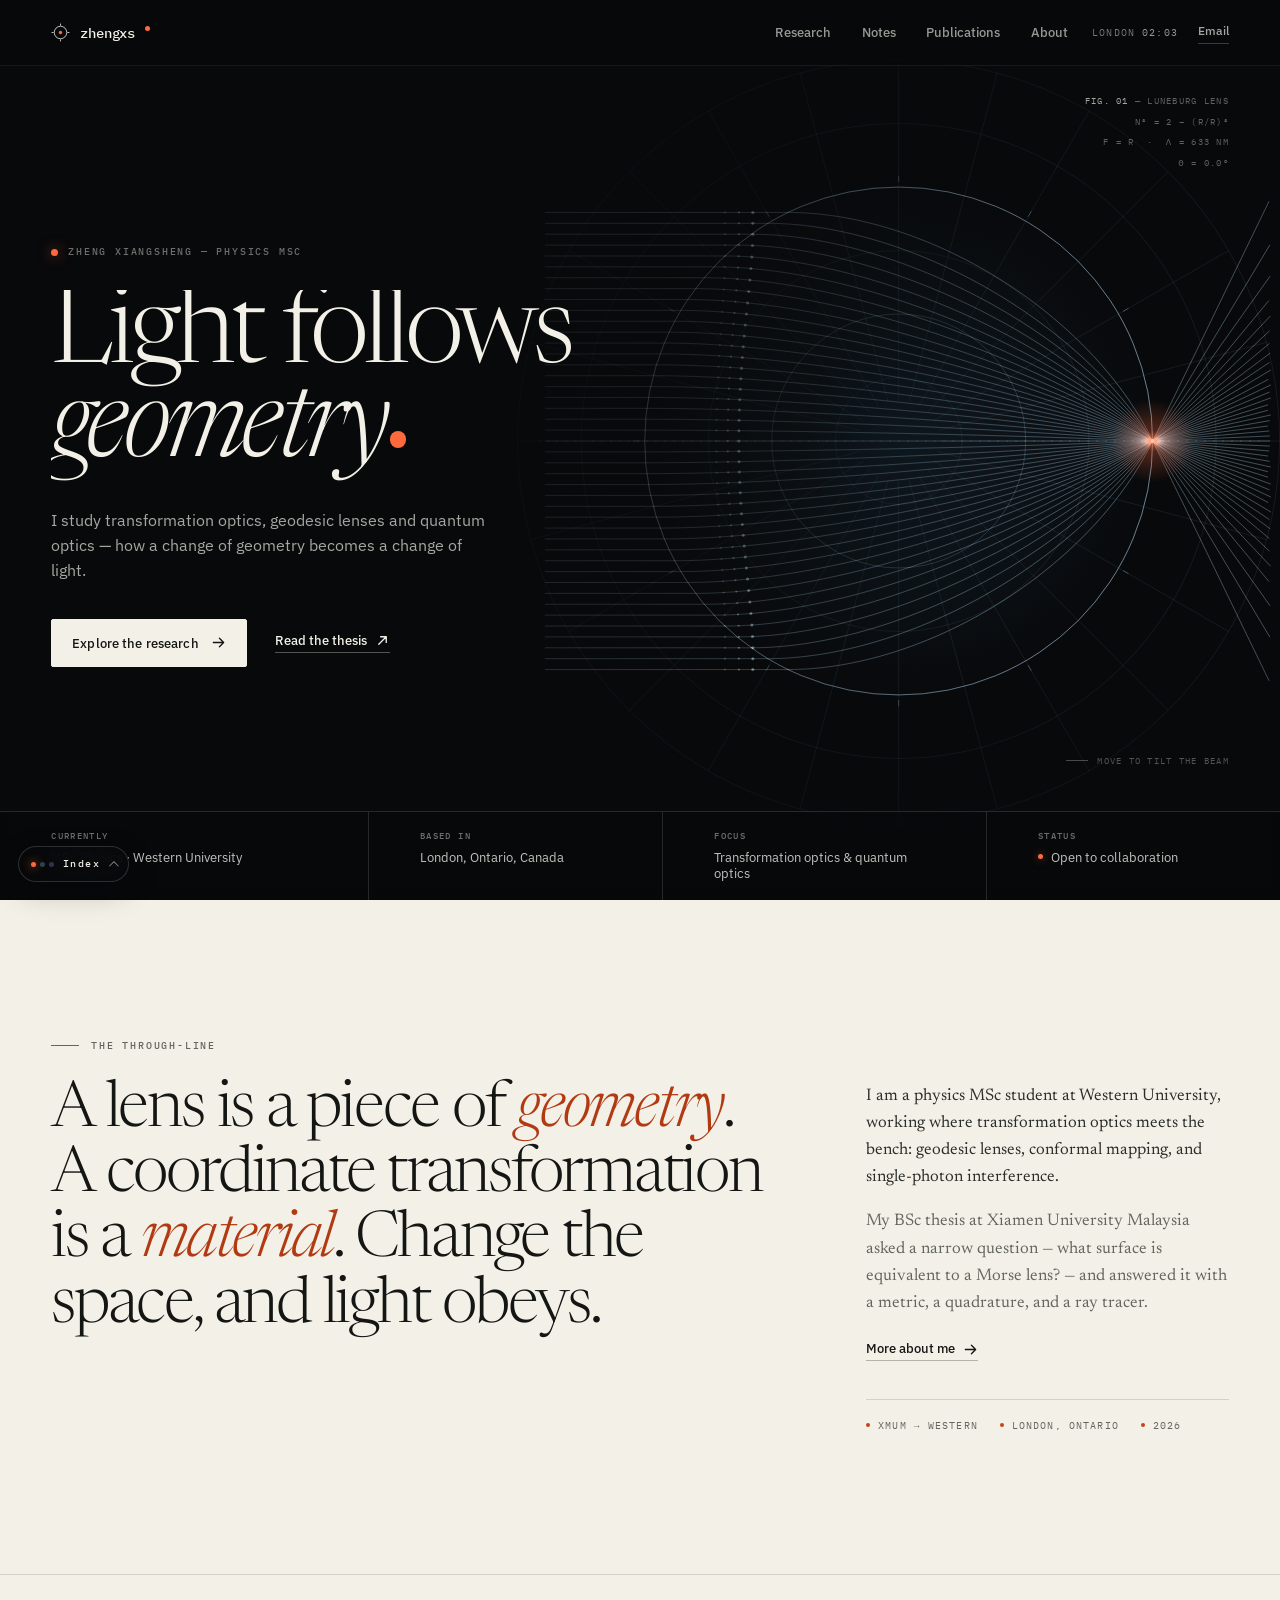
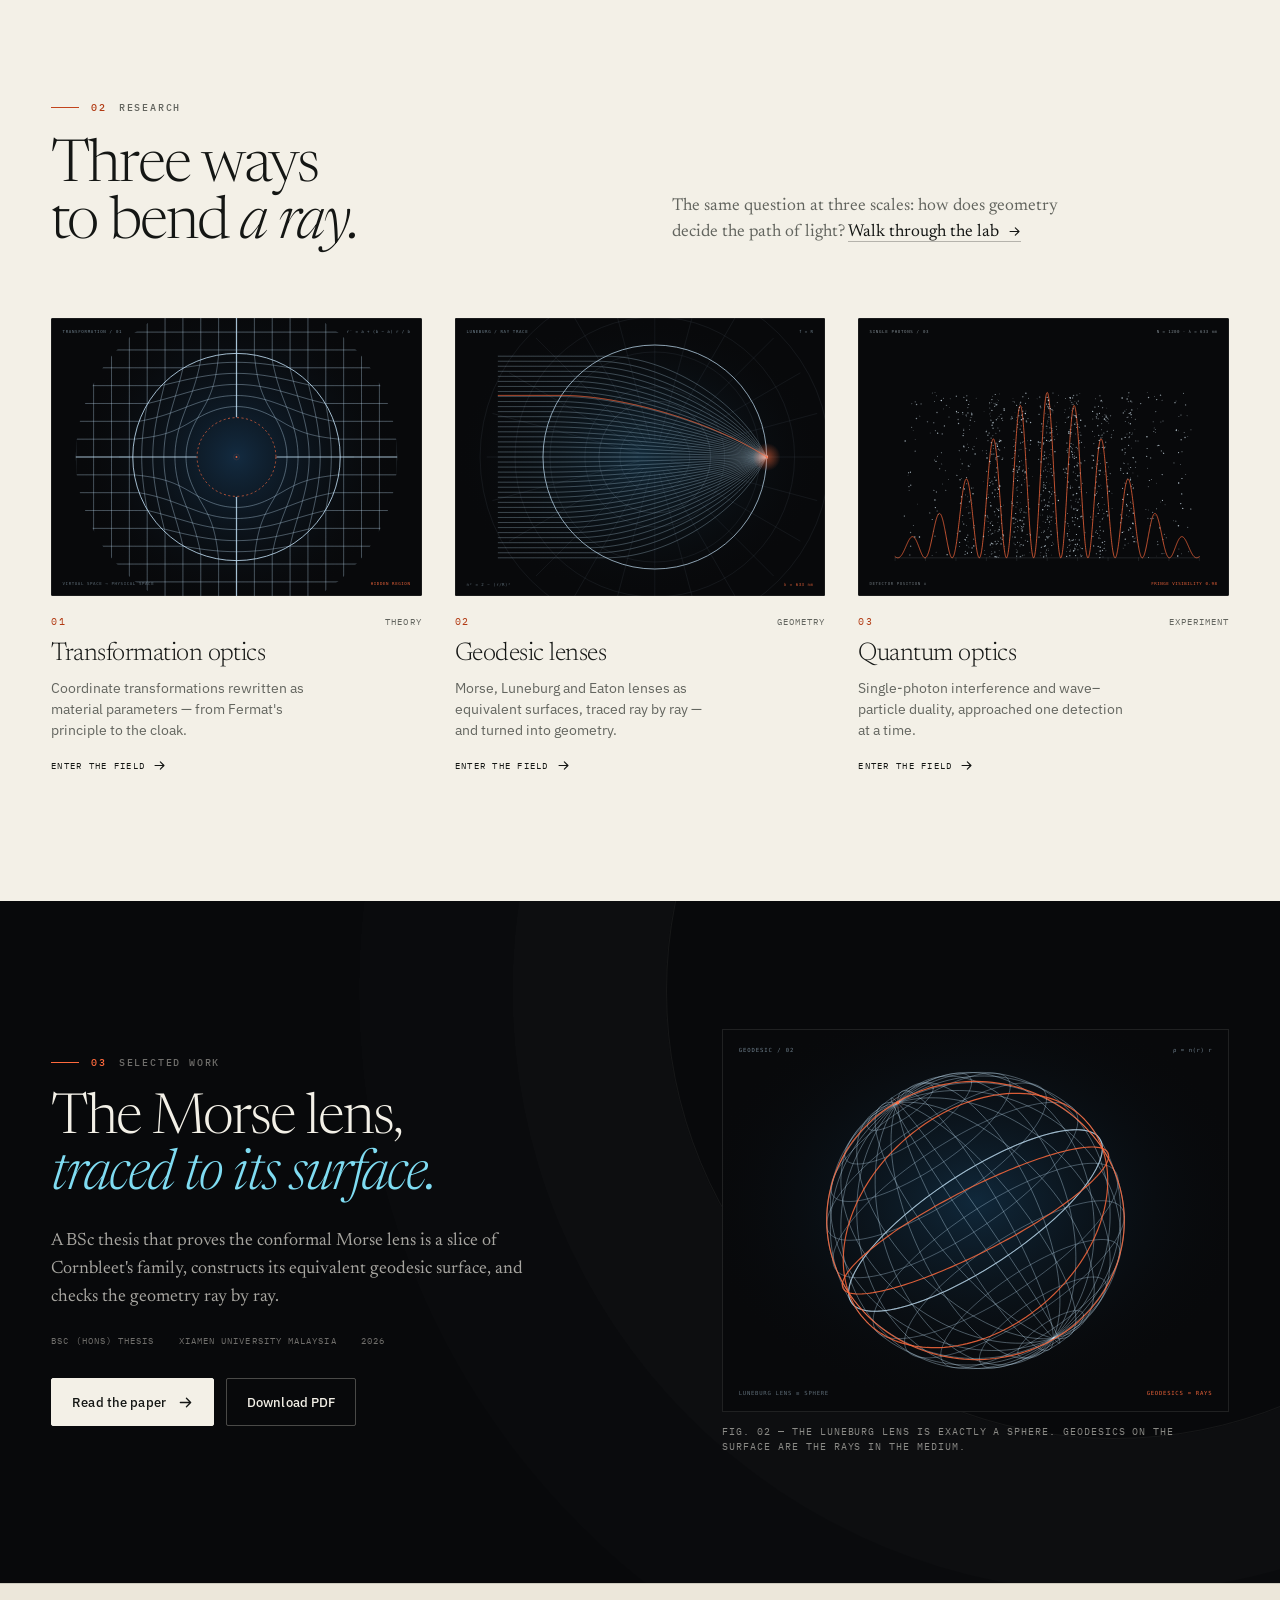
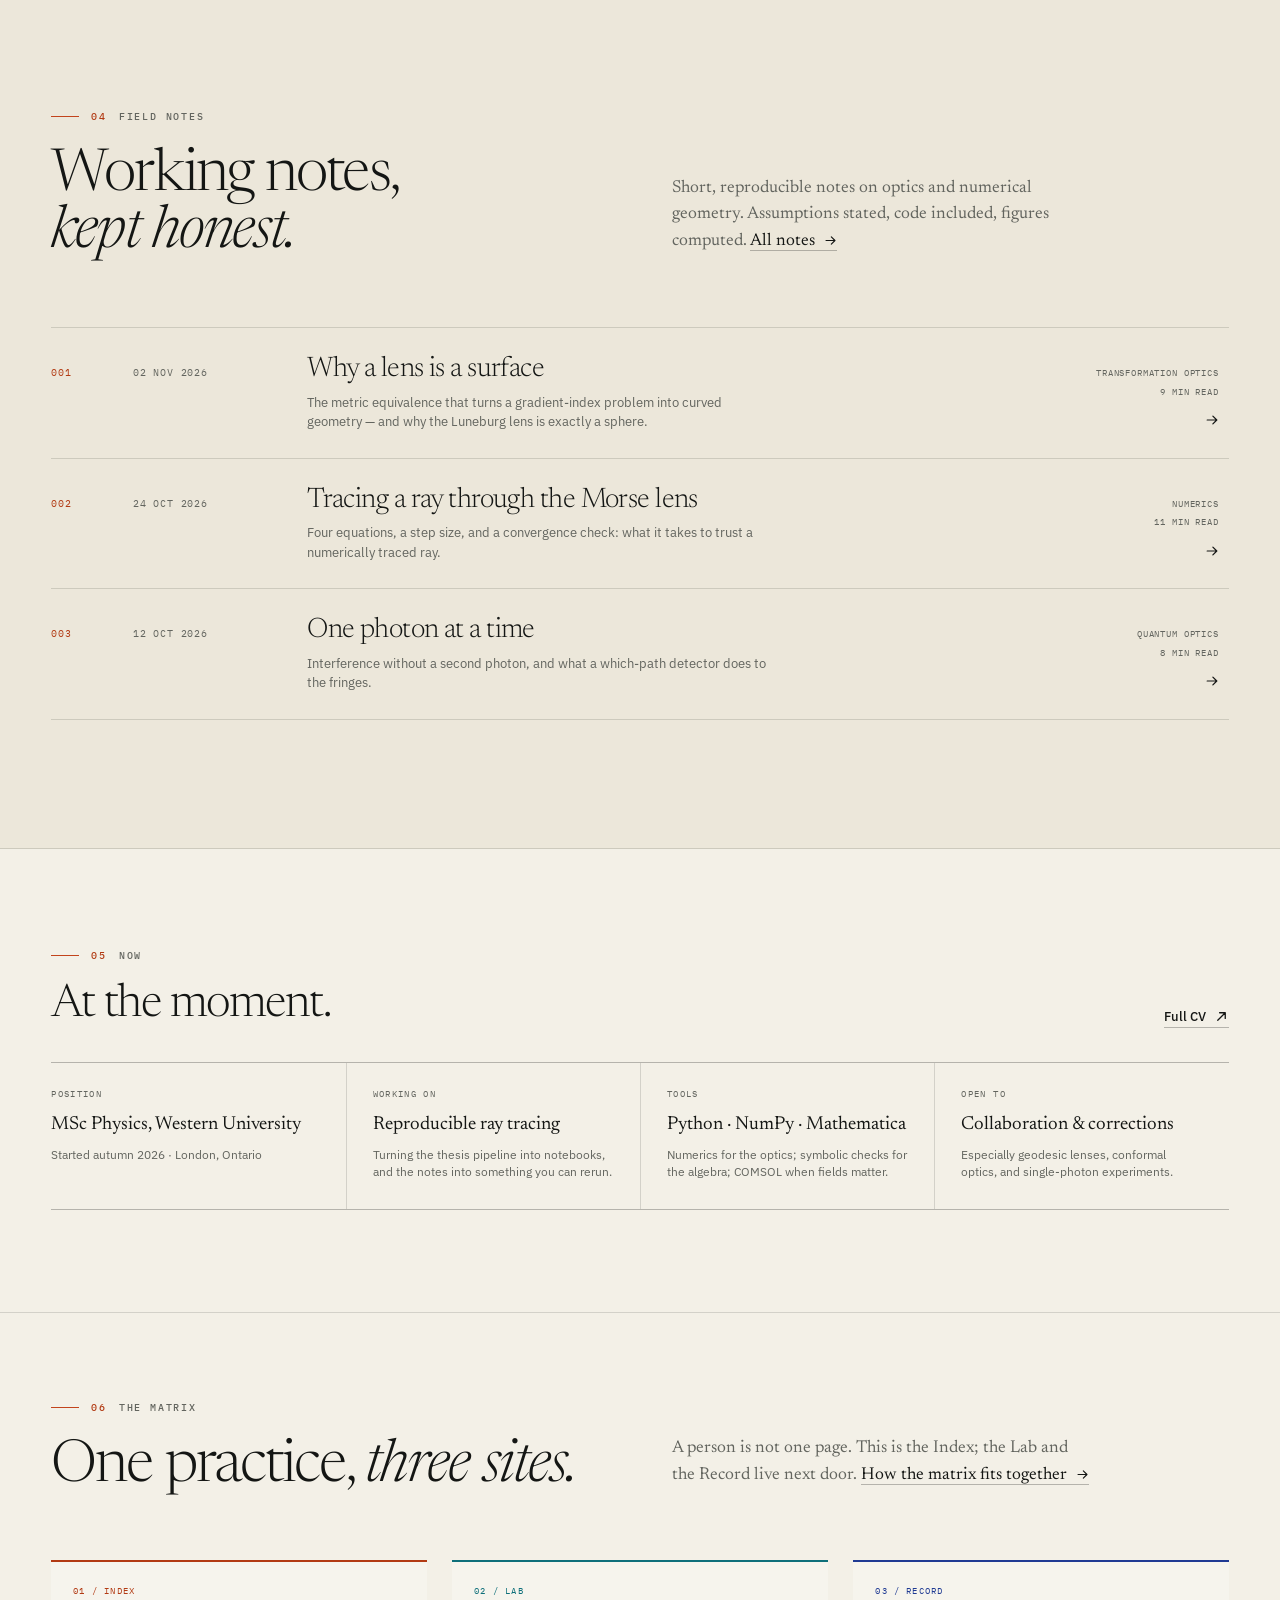
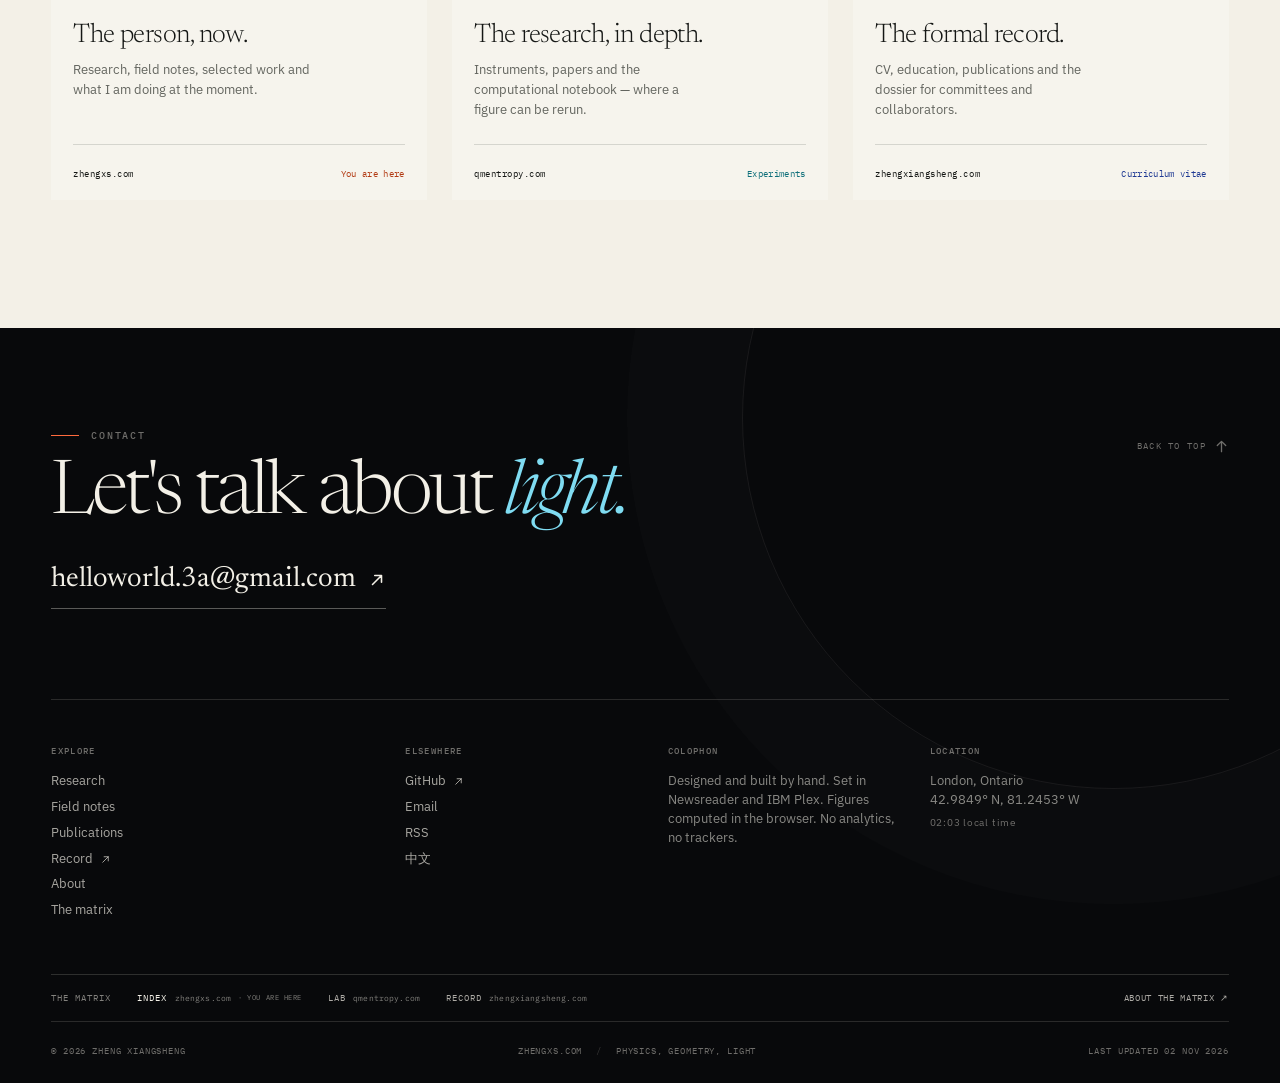
==== commit 0e128aed: "Point the home CV link at the Record" ====
--- a/index.html
+++ b/index.html
@@ -305,7 +305,7 @@
         <p class="kicker"><span class="kicker__no">05</span> Now</p>
         <h2 class="h2">At the moment.</h2>
       </div>
-      <a class="link link--dark" href="/cv/">Full CV <svg class="arr" viewBox="0 0 16 16" aria-hidden="true"><path d="M2.5 8h10.5M9 3.5 13.5 8 9 12.5"/></svg></a>
+      <a class="link link--dark" href="https://zhengxiangsheng.com/#record">Full CV <svg class="arr" viewBox="0 0 16 16" aria-hidden="true"><path d="M4 12 12 4M6 4h6v6"/></svg></a>
     </div>
     <div class="now__grid reveal">
       <div class="now__cell">
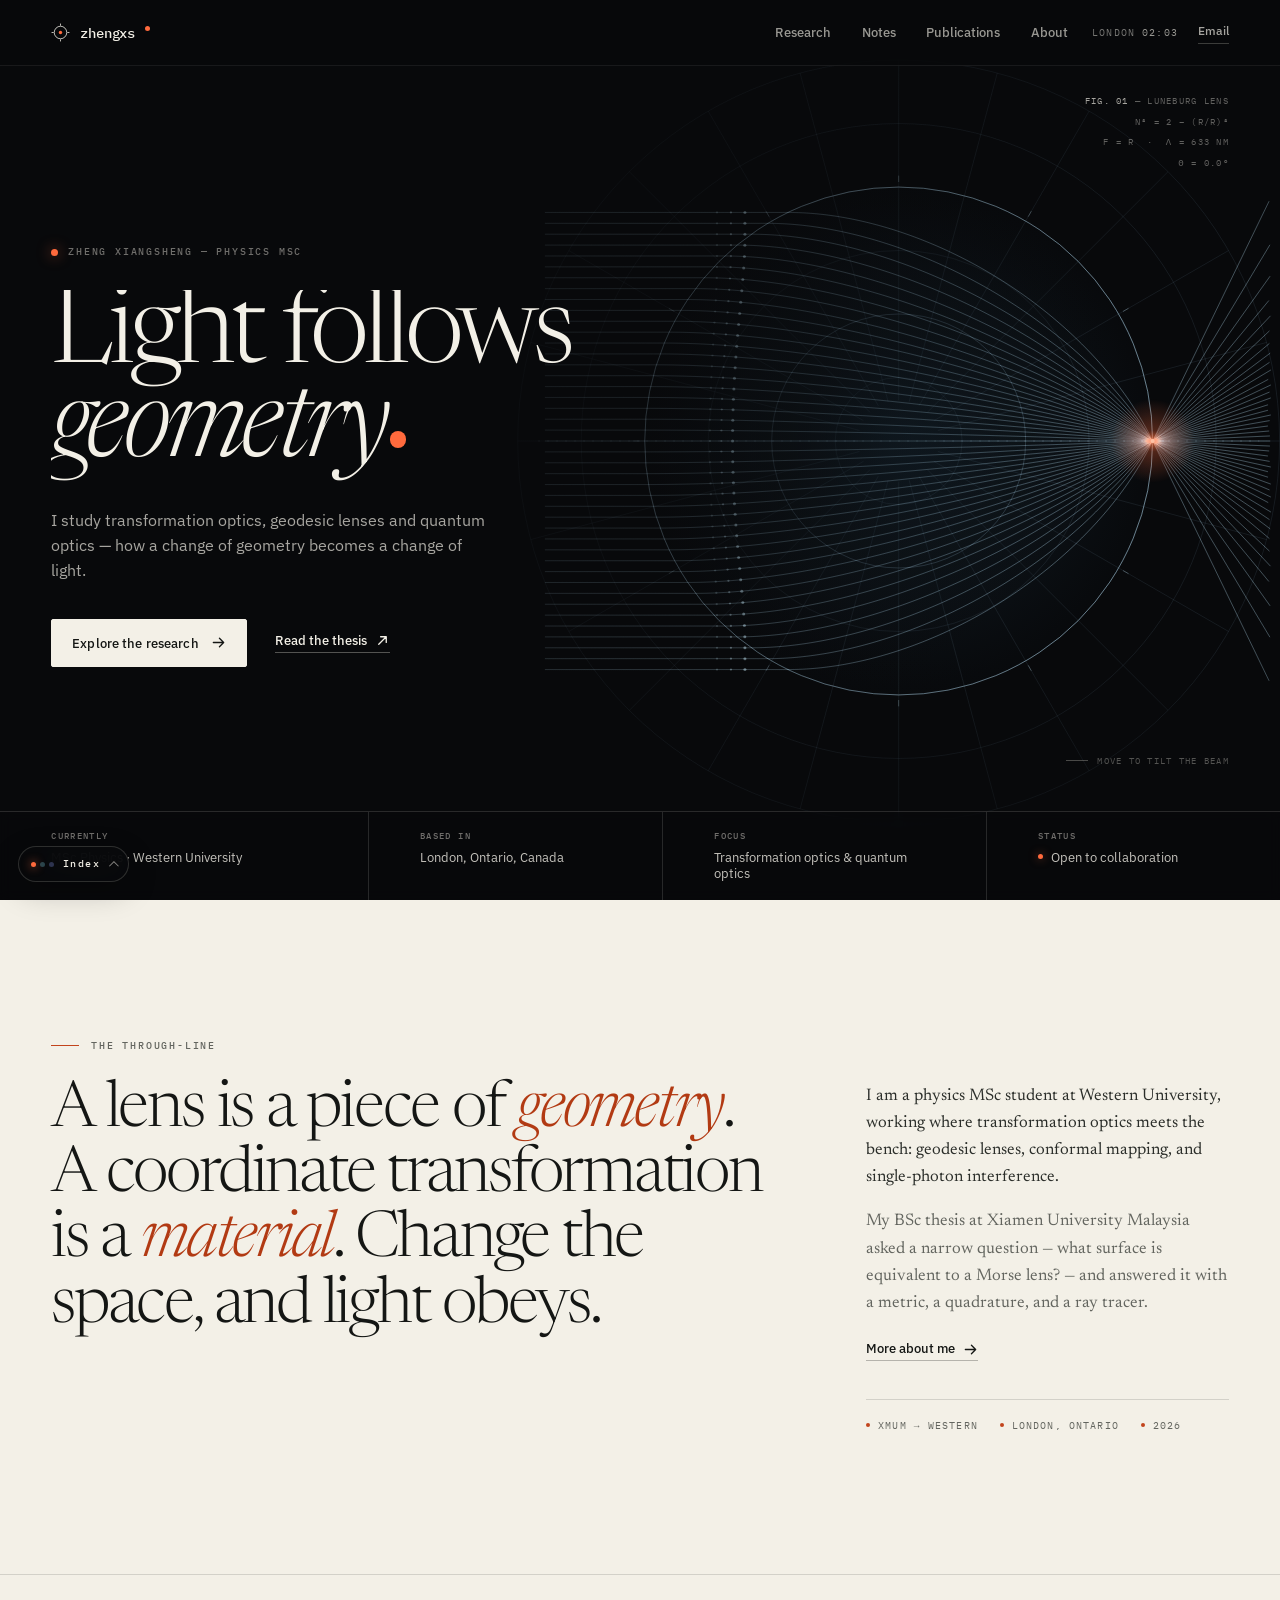
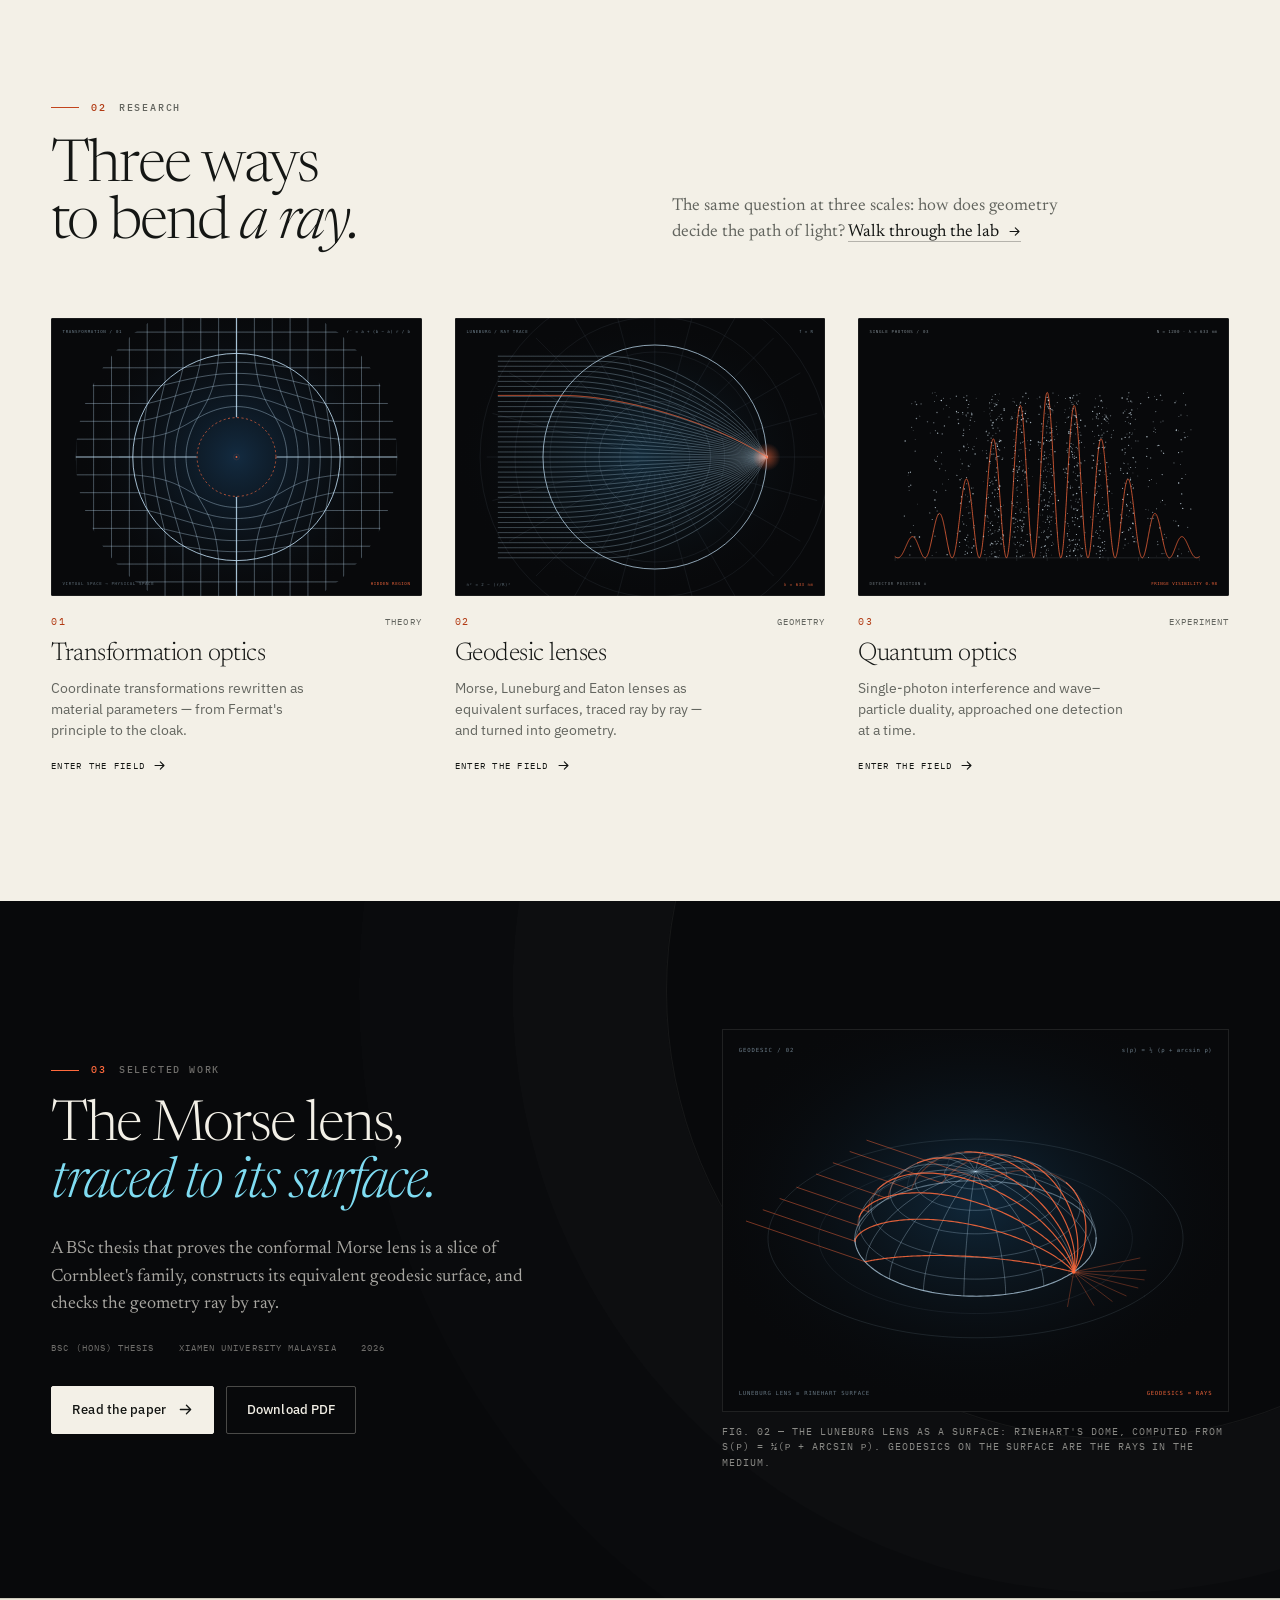
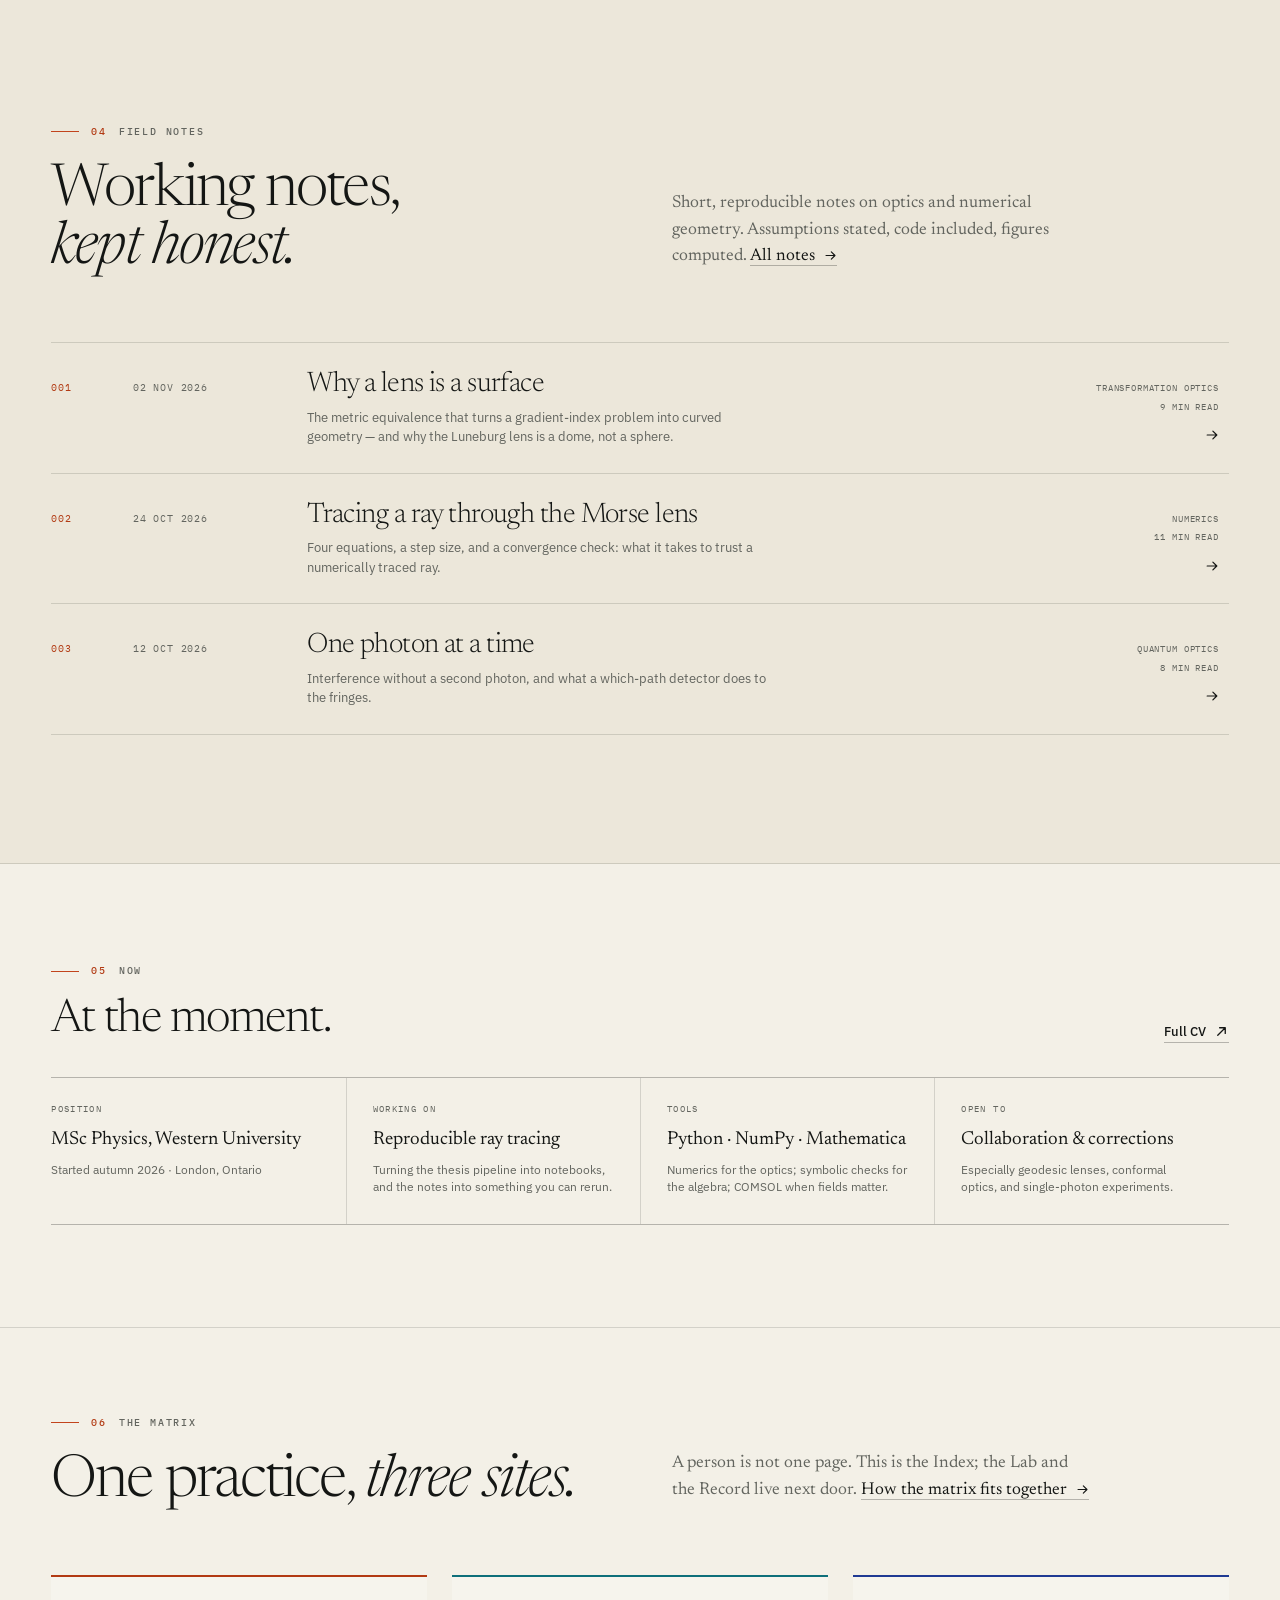
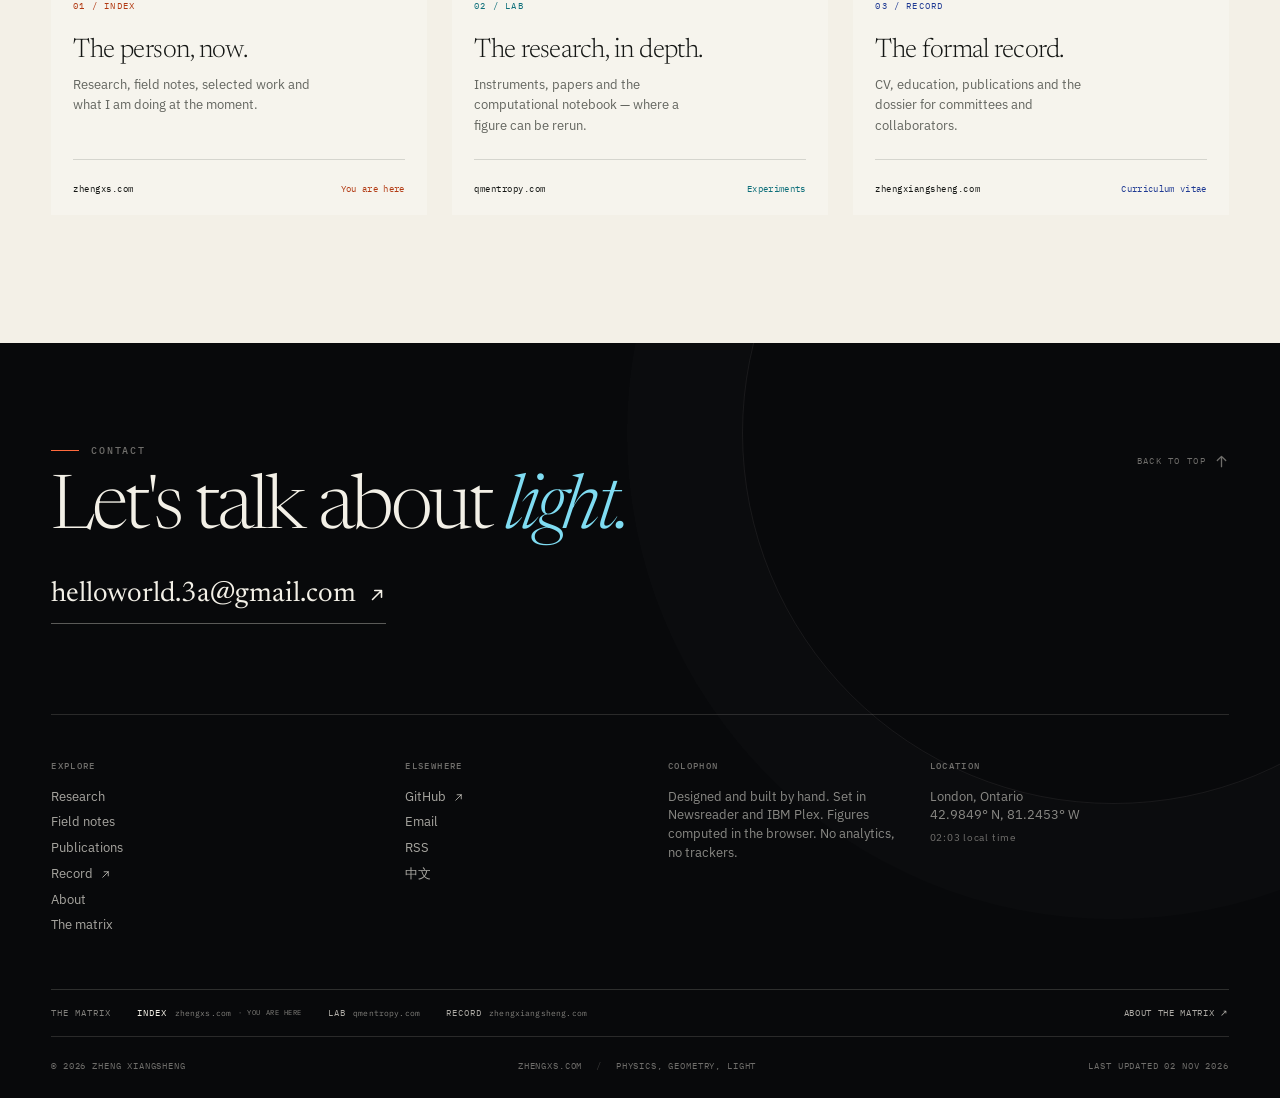
==== commit 0bc2fecf: "Correct the equivalent-surface physics and the reference list The site stated that the Luneburg lens" ====
--- a/index.html
+++ b/index.html
@@ -249,8 +249,8 @@
         </div>
       </div>
       <figure class="thesis-band__fig reveal" style="--d:.12s">
-        <img src="/assets/figures/fig-surface-dark.svg" alt="A wireframe sphere with geodesics drawn across its surface, representing the equivalent geodesic surface of a Luneburg lens." width="900" height="680">
-        <figcaption>Fig. 02 &mdash; The Luneburg lens is exactly a sphere. Geodesics on the surface are the rays in the medium.</figcaption>
+        <img src="/assets/figures/fig-surface-dark.svg" alt="A wireframe dome standing on a plane: the equivalent geodesic surface of the Luneburg lens. Parallel rays climb it as geodesics and converge at one point on its rim." width="900" height="680">
+        <figcaption>Fig. 02 &mdash; The Luneburg lens as a surface: Rinehart's dome, computed from s(&rho;) = &frac12;(&rho; + arcsin &rho;). Geodesics on the surface are the rays in the medium.</figcaption>
       </figure>
     </div>
   </div>
@@ -272,7 +272,7 @@
         <span class="note-row__date">02 Nov 2026</span>
         <div class="note-row__main">
           <h3>Why a lens is a surface</h3>
-          <p>The metric equivalence that turns a gradient-index problem into curved geometry &mdash; and why the Luneburg lens is exactly a sphere.</p>
+          <p>The metric equivalence that turns a gradient-index problem into curved geometry &mdash; and why the Luneburg lens is a dome, not a sphere.</p>
         </div>
         <span class="note-row__meta"><span>Transformation optics</span><span>9 min read</span><svg class="arr" viewBox="0 0 16 16" aria-hidden="true"><path d="M2.5 8h10.5M9 3.5 13.5 8 9 12.5"/></svg></span>
       </a>
--- a/assets/css/site.css
+++ b/assets/css/site.css
@@ -2368,6 +2368,64 @@
   margin-bottom: 0.8em;
   line-height: 1.55;
 }
+/* dated corrections: a revision list on notes, an inline correction, an erratum box */
+.revisions {
+  list-style: none;
+  margin: 0 0 2.4em;
+  padding: 0;
+  font-size: 0.94rem;
+  line-height: 1.6;
+  color: var(--ink-2);
+}
+.revisions > li {
+  margin: 0;
+  padding: 0.85em 0;
+  border-top: 1px solid var(--hair);
+}
+.revisions > li:last-child {
+  border-bottom: 1px solid var(--hair);
+}
+.revisions b,
+.correction b,
+.erratum h2 {
+  font-family: var(--mono);
+  font-size: 0.72rem;
+  font-weight: 500;
+  letter-spacing: 0.08em;
+  text-transform: uppercase;
+  color: var(--accent-ink);
+}
+.correction,
+.erratum {
+  margin: 2em 0;
+  padding: 1.1em 1.25em;
+  border-left: 2px solid var(--accent);
+  background: var(--paper-2);
+  font-size: 0.94rem;
+  line-height: 1.6;
+  color: var(--ink-2);
+}
+.erratum h2 {
+  margin: 0 0 0.7em;
+}
+.erratum ol {
+  margin: 0.6em 0 0;
+  padding-left: 1.3em;
+}
+.erratum li {
+  margin-bottom: 0.7em;
+}
+.erratum p:last-child,
+.erratum li:last-child {
+  margin-bottom: 0;
+}
+.erratum-mark {
+  font-family: var(--mono);
+  font-size: 0.82em;
+  color: var(--accent-ink);
+  text-decoration: none;
+  vertical-align: 0.25em;
+}
 .prose blockquote {
   margin: 2em 0;
   padding: 4px 0 4px 24px;
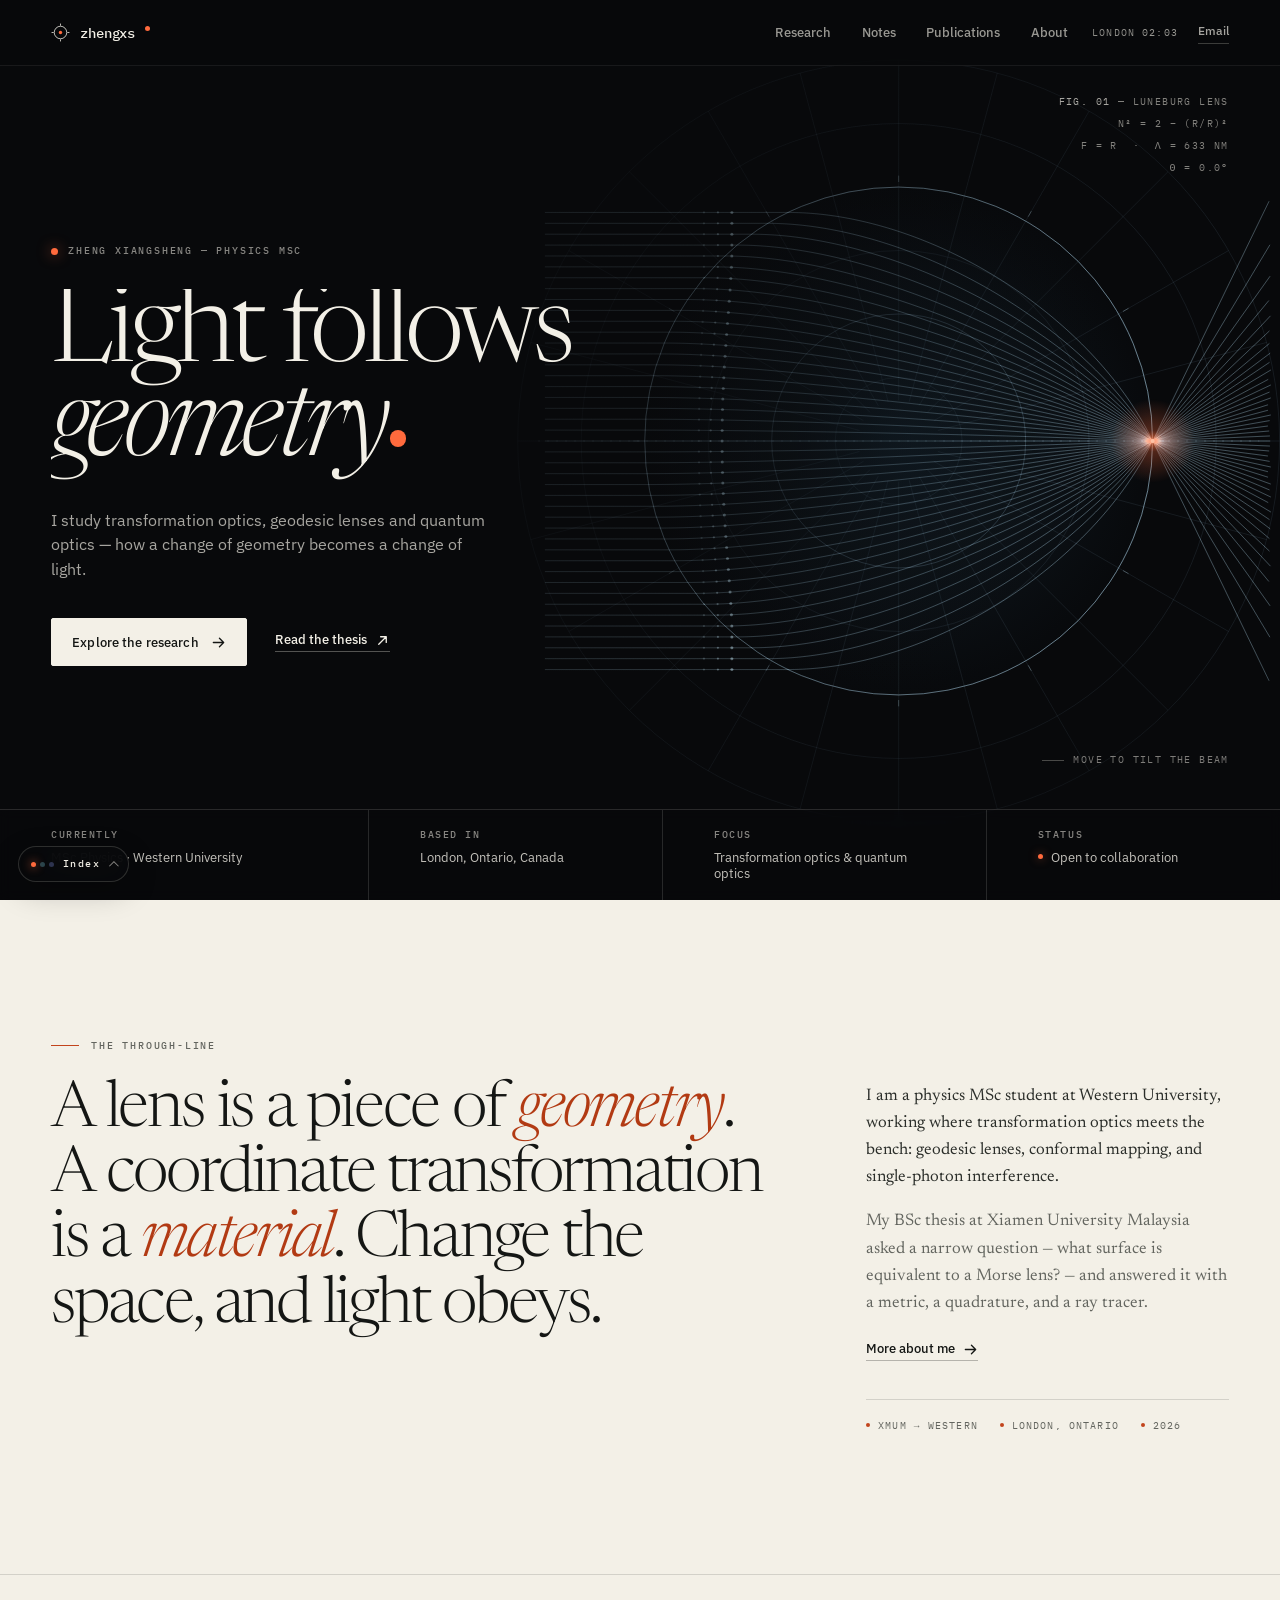
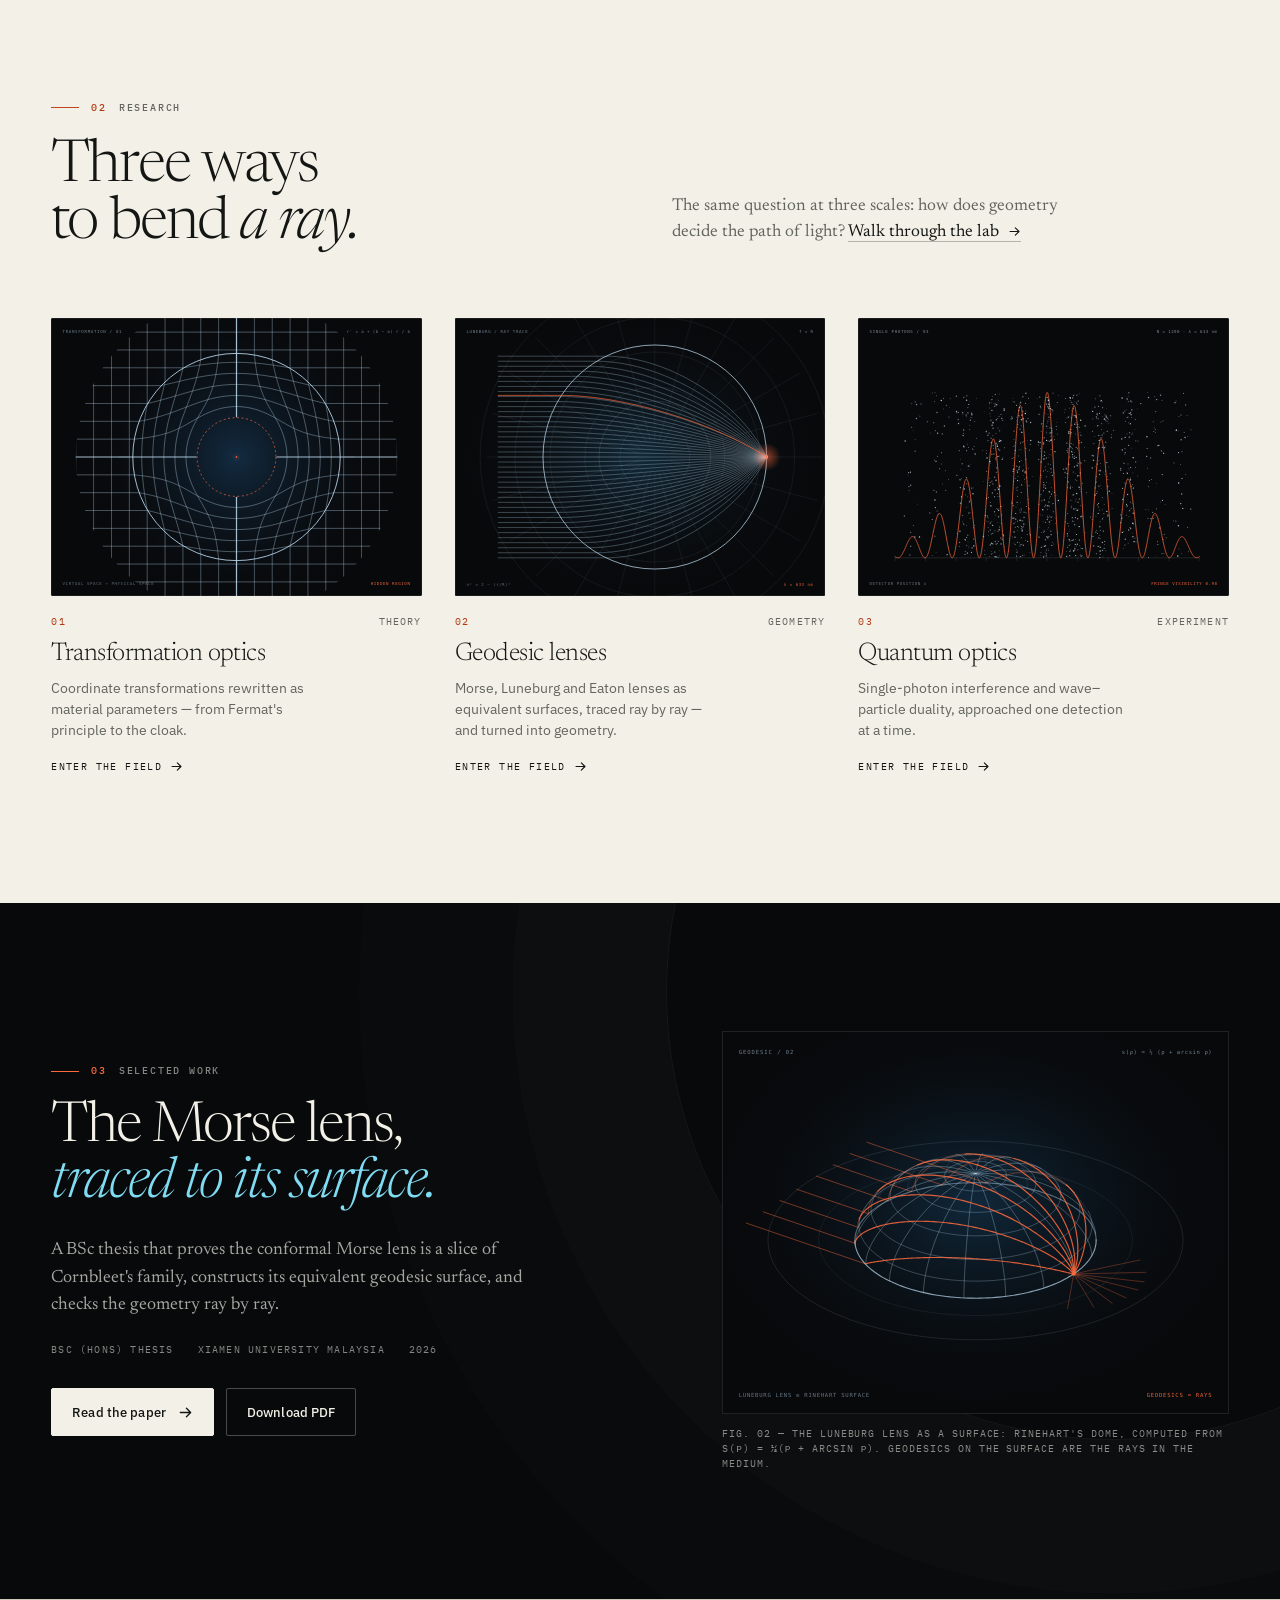
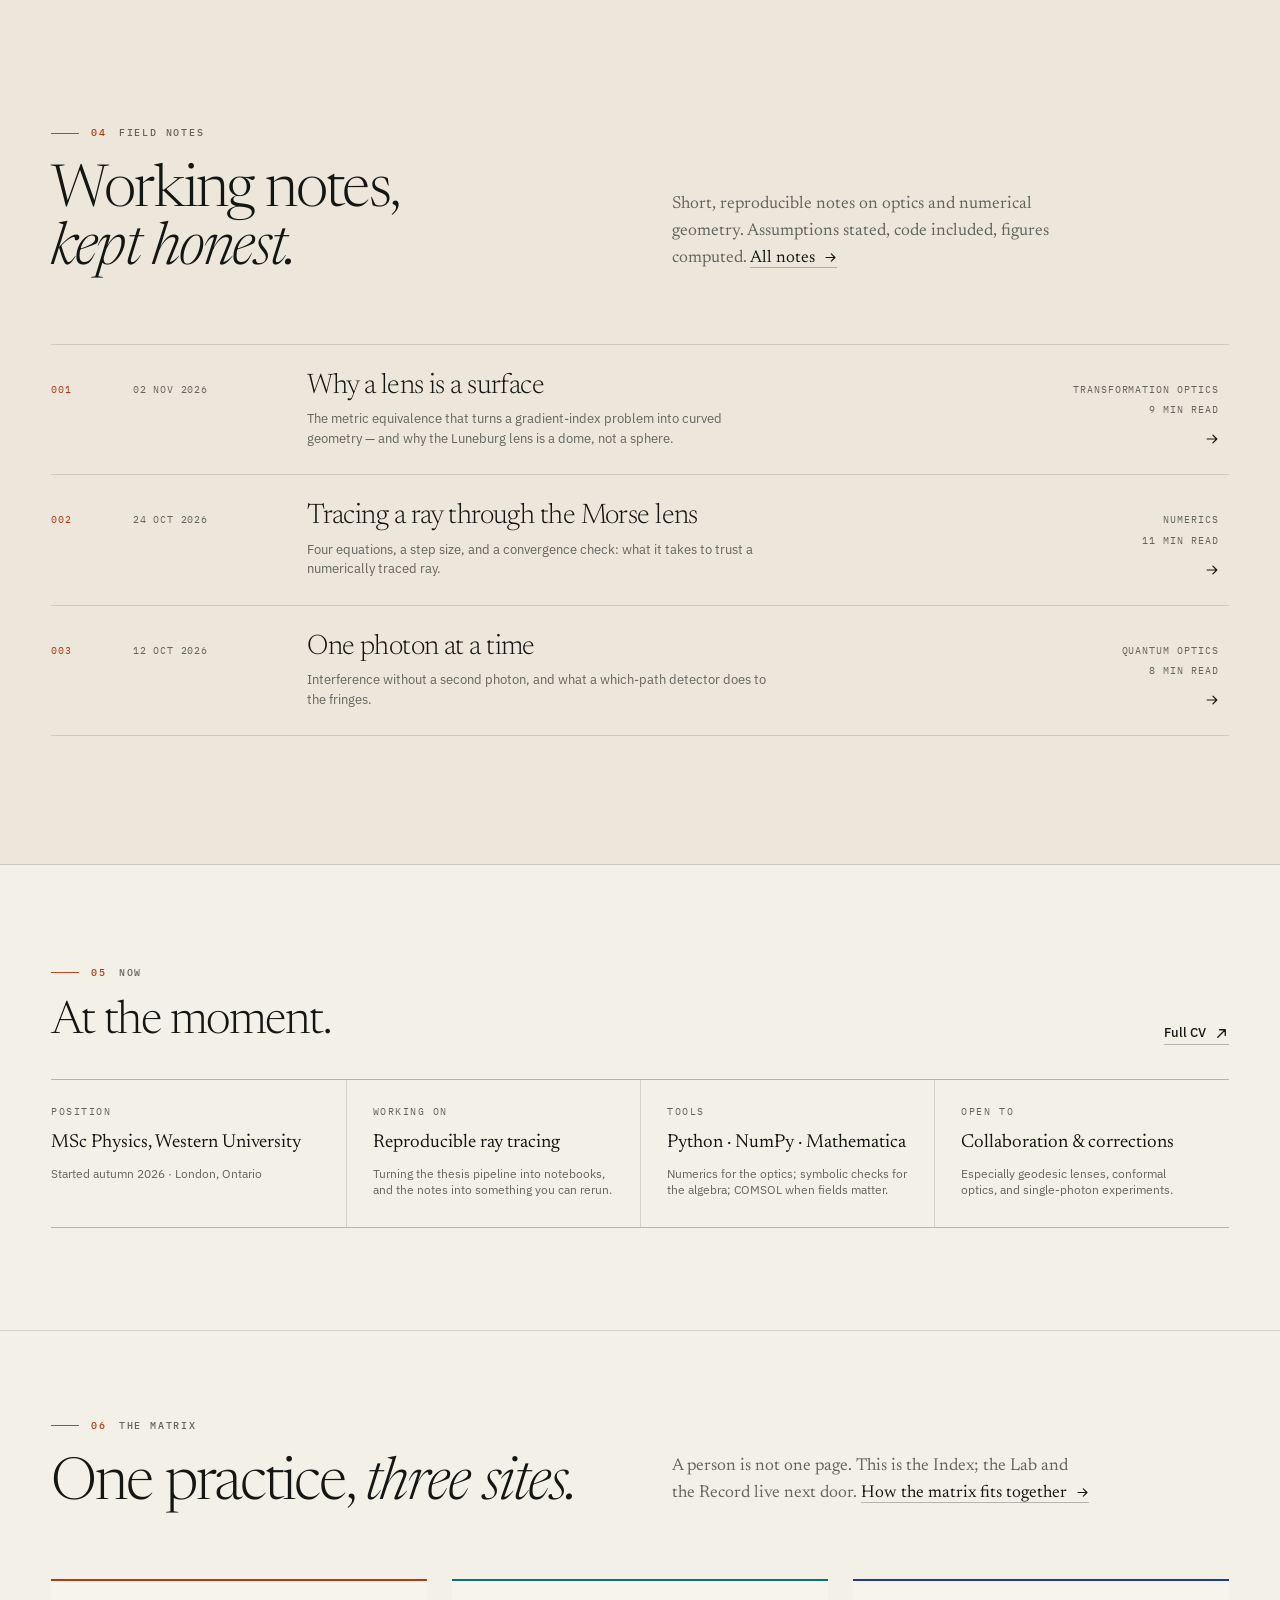
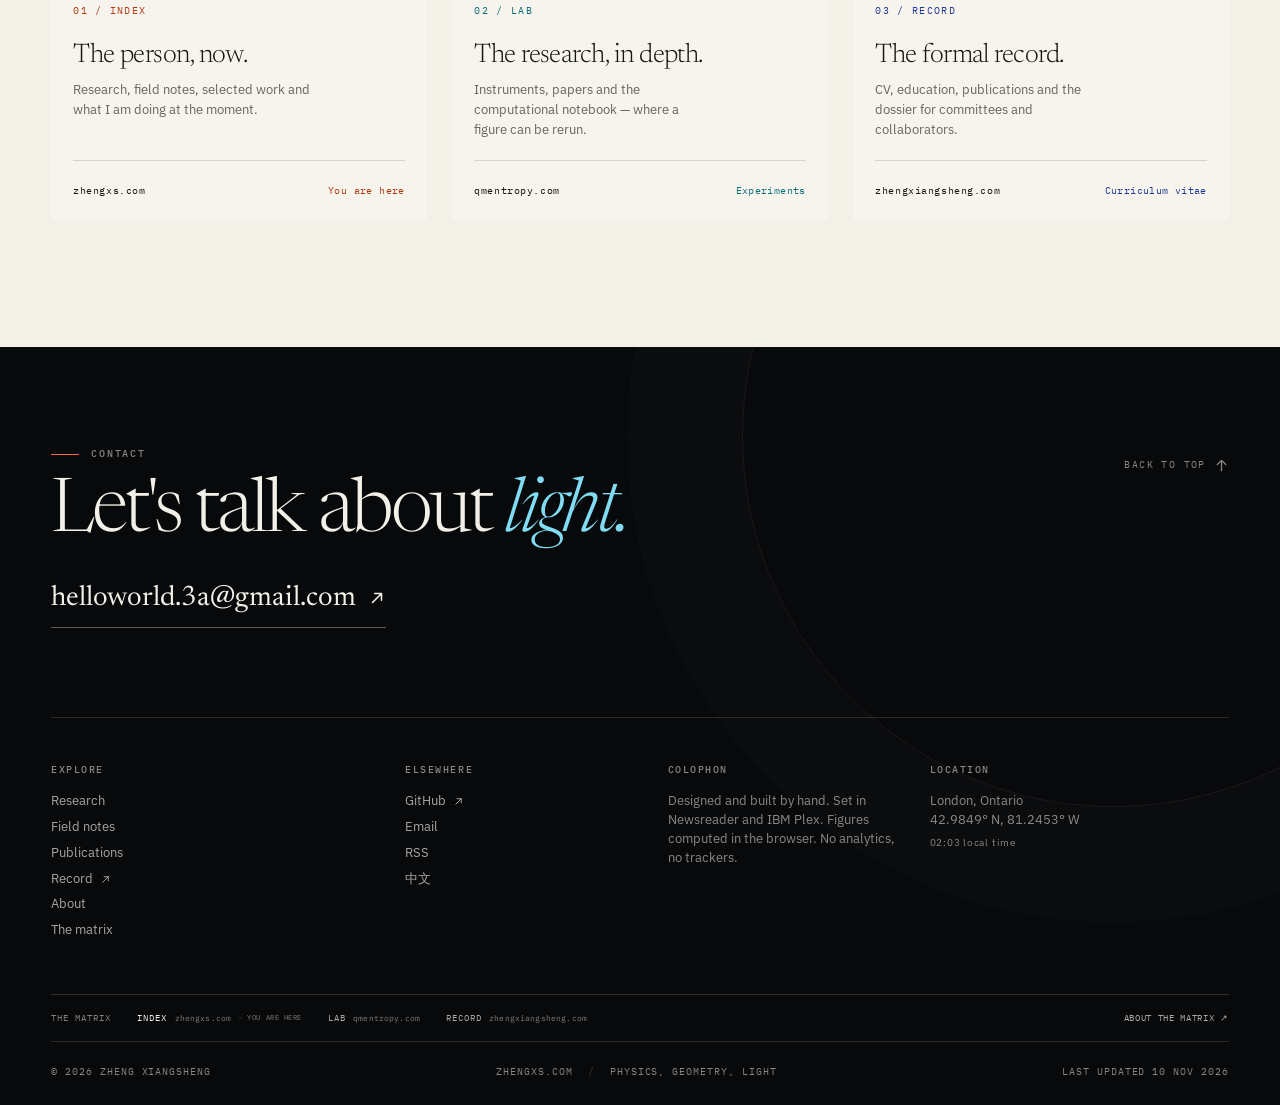
==== commit 68399633: "Give the thesis one canonical home; accessibility and metadata pass Scholarly metadata - The thesis " ====
--- a/index.html
+++ b/index.html
@@ -50,6 +50,7 @@
 {
   "@context": "https://schema.org",
   "@type": "Person",
+  "@id": "https://zhengxiangsheng.com/#person",
   "name": "Zheng Xiangsheng",
   "alternateName": "郑翔升",
   "url": "https://zhengxs.com/",
@@ -413,7 +414,7 @@
     <div class="footer__bottom">
       <span>© 2026 Zheng Xiangsheng</span>
       <span>zhengxs.com <span class="dotsep">/</span> Physics, geometry, light</span>
-      <span>Last updated 02 Nov 2026</span>
+      <span>Last updated 10 Nov 2026</span>
     </div>
   </div>
 </footer>
--- a/assets/css/site.css
+++ b/assets/css/site.css
@@ -57,7 +57,7 @@
   --hair-dark-2: rgba(243, 240, 231, 0.28);
   --light: #f3f0e7;
   --light-2: rgba(243, 240, 231, 0.68);
-  --light-3: rgba(243, 240, 231, 0.44);
+  --light-3: rgba(243, 240, 231, 0.54);
   --accent: #c2441c;
   --accent-ink: #b23a13;
   --accent-light: #ff6a3d;
@@ -544,7 +544,7 @@
   font-size: 9.5px;
   font-weight: 400;
   letter-spacing: 0.12em;
-  color: rgba(243, 240, 231, 0.48);
+  color: rgba(243, 240, 231, 0.58);
   white-space: nowrap;
   font-variant-numeric: tabular-nums;
 }
@@ -786,11 +786,11 @@
   align-items: flex-end;
   gap: 7px;
   font-family: var(--mono);
-  font-size: 9px;
+  font-size: 10px;
   line-height: 1.5;
   letter-spacing: 0.14em;
   text-transform: uppercase;
-  color: rgba(243, 240, 231, 0.38);
+  color: rgba(243, 240, 231, 0.52);
   text-align: right;
   pointer-events: none;
 }
@@ -807,10 +807,10 @@
   align-items: center;
   gap: 9px;
   font-family: var(--mono);
-  font-size: 9px;
+  font-size: 10px;
   letter-spacing: 0.14em;
   text-transform: uppercase;
-  color: rgba(243, 240, 231, 0.32);
+  color: rgba(243, 240, 231, 0.5);
   pointer-events: none;
 }
 .hero__hint i {
@@ -841,7 +841,7 @@
   display: block;
   margin-bottom: 6px;
   font-family: var(--mono);
-  font-size: 8.5px;
+  font-size: 9.5px;
   font-weight: 500;
   letter-spacing: 0.16em;
   text-transform: uppercase;
@@ -872,11 +872,11 @@
   bottom: 96px;
   max-width: 360px;
   font-family: var(--mono);
-  font-size: 8.5px;
+  font-size: 9.5px;
   line-height: 1.6;
   letter-spacing: 0.1em;
   text-transform: uppercase;
-  color: rgba(243, 240, 231, 0.3);
+  color: rgba(243, 240, 231, 0.5);
   pointer-events: none;
 }
 
@@ -1009,7 +1009,7 @@
 }
 .thread__tag {
   font-family: var(--mono);
-  font-size: 8.5px;
+  font-size: 9.5px;
   letter-spacing: 0.12em;
   text-transform: uppercase;
   color: var(--muted);
@@ -1036,7 +1036,7 @@
   margin-top: auto;
   padding-top: 18px;
   font-family: var(--mono);
-  font-size: 9px;
+  font-size: 10px;
   letter-spacing: 0.14em;
   text-transform: uppercase;
   color: var(--ink);
@@ -1114,7 +1114,7 @@
   gap: 8px 24px;
   margin-top: 22px;
   font-family: var(--mono);
-  font-size: 9px;
+  font-size: 10px;
   letter-spacing: 0.12em;
   text-transform: uppercase;
   color: var(--light-3);
@@ -1203,7 +1203,7 @@
   align-items: flex-end;
   gap: 5px;
   font-family: var(--mono);
-  font-size: 8.5px;
+  font-size: 9.5px;
   letter-spacing: 0.1em;
   text-transform: uppercase;
   color: var(--muted);
@@ -1258,7 +1258,7 @@
   display: block;
   margin-bottom: 12px;
   font-family: var(--mono);
-  font-size: 8.5px;
+  font-size: 9.5px;
   letter-spacing: 0.16em;
   text-transform: uppercase;
   color: var(--muted);
@@ -1315,7 +1315,7 @@
 }
 .matrix-home__no {
   font-family: var(--mono);
-  font-size: 8.5px;
+  font-size: 9.5px;
   letter-spacing: 0.14em;
   text-transform: uppercase;
   color: var(--role);
@@ -1345,7 +1345,7 @@
   padding-top: 22px;
   border-top: 1px solid var(--hair);
   font-family: var(--mono);
-  font-size: 8.5px;
+  font-size: 9.5px;
   letter-spacing: 0.06em;
   color: var(--ink);
 }
@@ -1381,7 +1381,7 @@
 .matrix-node:hover { background: var(--paper-2); }
 .matrix-node__role {
   font-family: var(--mono);
-  font-size: 8.5px;
+  font-size: 9.5px;
   letter-spacing: 0.14em;
   text-transform: uppercase;
   color: var(--role);
@@ -1412,7 +1412,7 @@
   padding-top: 22px;
   border-top: 1px solid var(--hair);
   font-family: var(--mono);
-  font-size: 8.5px;
+  font-size: 9.5px;
   letter-spacing: 0.05em;
   color: var(--ink);
 }
@@ -1467,21 +1467,21 @@
 }
 .matrix-swatch span {
   font-family: var(--mono);
-  font-size: 8px;
+  font-size: 9.5px;
   letter-spacing: 0.12em;
   text-transform: uppercase;
   color: var(--muted);
 }
 .matrix-swatch b {
   font-family: var(--mono);
-  font-size: 9px;
+  font-size: 10px;
   font-weight: 500;
   color: var(--ink);
 }
 .matrix-swatch em {
   font-style: normal;
   font-family: var(--mono);
-  font-size: 8px;
+  font-size: 9.5px;
   color: var(--muted);
 }
 
@@ -1556,7 +1556,7 @@
   align-items: center;
   gap: 8px;
   font-family: var(--mono);
-  font-size: 9px;
+  font-size: 10px;
   letter-spacing: 0.14em;
   text-transform: uppercase;
   color: var(--light-3);
@@ -1574,7 +1574,7 @@
 .footer__col h3 {
   margin-bottom: 14px;
   font-family: var(--mono);
-  font-size: 8.5px;
+  font-size: 9.5px;
   font-weight: 500;
   letter-spacing: 0.16em;
   text-transform: uppercase;
@@ -1618,7 +1618,7 @@
   padding-top: 22px;
   border-top: 1px solid var(--hair-dark);
   font-family: var(--mono);
-  font-size: 8.5px;
+  font-size: 9.5px;
   letter-spacing: 0.1em;
   text-transform: uppercase;
   color: var(--light-3);
@@ -1703,7 +1703,7 @@
   flex-direction: column;
   gap: 14px;
   font-family: var(--mono);
-  font-size: 9px;
+  font-size: 10px;
   line-height: 1.7;
   letter-spacing: 0.12em;
   text-transform: uppercase;
@@ -1780,7 +1780,7 @@
 .intro-grid__side dt {
   margin-top: 14px;
   font-family: var(--mono);
-  font-size: 8.5px;
+  font-size: 9.5px;
   letter-spacing: 0.14em;
   text-transform: uppercase;
   color: var(--muted);
@@ -1826,7 +1826,7 @@
 .research-toc__title {
   margin-bottom: 14px;
   font-family: var(--mono);
-  font-size: 8px;
+  font-size: 9.5px;
   letter-spacing: 0.16em;
   text-transform: uppercase;
   color: var(--muted);
@@ -1847,7 +1847,7 @@
 }
 .research-toc a span {
   font-family: var(--mono);
-  font-size: 8.5px;
+  font-size: 9.5px;
   color: var(--accent-ink);
   padding-top: 2px;
 }
@@ -1892,7 +1892,7 @@
   display: block;
   margin-bottom: 14px;
   font-family: var(--mono);
-  font-size: 9px;
+  font-size: 10px;
   letter-spacing: 0.16em;
   color: var(--accent-ink);
 }
@@ -1931,7 +1931,7 @@
 .research-section__notes h3 {
   margin-bottom: 10px;
   font-family: var(--mono);
-  font-size: 8.5px;
+  font-size: 9.5px;
   font-weight: 500;
   letter-spacing: 0.14em;
   text-transform: uppercase;
@@ -2009,7 +2009,7 @@
   padding: 14px 16px;
   border-top: 1px solid var(--hair-dark);
   font-family: var(--mono);
-  font-size: 9px;
+  font-size: 10px;
   letter-spacing: 0.1em;
   text-transform: uppercase;
   color: rgba(243, 240, 231, 0.55);
@@ -2021,7 +2021,7 @@
   min-width: 4.2em;
   font-family: var(--mono);
   color: var(--light);
-  font-size: 9px;
+  font-size: 10px;
 }
 .lab__controls .btn-lab {
   margin-left: 0;
@@ -2029,7 +2029,7 @@
   border: 1px solid var(--hair-dark-2);
   color: var(--light-2);
   font-family: var(--mono);
-  font-size: 9px;
+  font-size: 10px;
   letter-spacing: 0.1em;
   text-transform: uppercase;
   transition: border-color 0.2s var(--ease), color 0.2s var(--ease);
@@ -2062,7 +2062,7 @@
 }
 .figure-caption b {
   font-family: var(--mono);
-  font-size: 9px;
+  font-size: 10px;
   font-weight: 500;
   letter-spacing: 0.1em;
   text-transform: uppercase;
@@ -2153,7 +2153,7 @@
 }
 .pub-block__label {
   font-family: var(--mono);
-  font-size: 9px;
+  font-size: 10px;
   font-weight: 500;
   letter-spacing: 0.14em;
   text-transform: uppercase;
@@ -2173,7 +2173,7 @@
 .pub-item__meta {
   margin-bottom: 10px;
   font-family: var(--mono);
-  font-size: 8.5px;
+  font-size: 9.5px;
   letter-spacing: 0.12em;
   text-transform: uppercase;
   color: var(--accent-ink);
@@ -2214,7 +2214,7 @@
   align-items: flex-end;
   gap: 8px;
   font-family: var(--mono);
-  font-size: 8.5px;
+  font-size: 9.5px;
   letter-spacing: 0.1em;
   text-transform: uppercase;
   color: var(--muted);
@@ -2245,7 +2245,7 @@
 .bibtex summary {
   padding: 10px 12px;
   font-family: var(--mono);
-  font-size: 8.5px;
+  font-size: 9.5px;
   letter-spacing: 0.1em;
   text-transform: uppercase;
   color: var(--muted);
@@ -2385,6 +2385,16 @@
 .revisions > li:last-child {
   border-bottom: 1px solid var(--hair);
 }
+.prose ul.revisions {
+  padding-left: 0;
+}
+.prose ul.revisions > li {
+  margin-bottom: 0;
+  padding-left: 0;
+}
+.prose ul.revisions > li::before {
+  content: none;
+}
 .revisions b,
 .correction b,
 .erratum h2 {
@@ -2405,19 +2415,50 @@
   line-height: 1.6;
   color: var(--ink-2);
 }
+.erratum {
+  max-width: 820px;
+  margin: 24px auto 0;
+  padding: 22px 28px;
+}
 .erratum h2 {
-  margin: 0 0 0.7em;
+  margin: 0 0 0.9em;
+}
+.erratum p {
+  margin: 0 0 0.8em;
 }
 .erratum ol {
-  margin: 0.6em 0 0;
-  padding-left: 1.3em;
+  margin: 0 0 0.9em;
+  padding-left: 1.5em;
+  list-style: decimal;
 }
 .erratum li {
   margin-bottom: 0.7em;
+  padding-left: 0.2em;
+}
+.erratum a:not(.erratum-mark) {
+  color: var(--accent-ink);
+  text-decoration: underline;
+  text-decoration-thickness: 1px;
+  text-underline-offset: 0.18em;
 }
 .erratum p:last-child,
 .erratum li:last-child {
   margin-bottom: 0;
+}
+.paper-edition,
+.cite-files {
+  margin-top: 14px;
+  font-family: var(--mono);
+  font-size: 0.72rem;
+  letter-spacing: 0.04em;
+  color: var(--muted);
+}
+.paper-edition a,
+.cite-files a {
+  color: var(--accent-ink);
+  text-decoration: underline;
+  text-decoration-thickness: 1px;
+  text-underline-offset: 0.2em;
 }
 .erratum-mark {
   font-family: var(--mono);
@@ -2477,7 +2518,7 @@
 }
 .prose figcaption b {
   font-family: var(--mono);
-  font-size: 9px;
+  font-size: 10px;
   font-weight: 500;
   letter-spacing: 0.08em;
   text-transform: uppercase;
@@ -2497,7 +2538,7 @@
   padding-bottom: 8px;
   text-align: left;
   font-family: var(--mono);
-  font-size: 8.5px;
+  font-size: 9.5px;
   letter-spacing: 0.1em;
   text-transform: uppercase;
   color: var(--muted);
@@ -2508,7 +2549,7 @@
   border-bottom: 1px solid var(--hair-2);
   text-align: left;
   font-family: var(--mono);
-  font-size: 8.5px;
+  font-size: 9.5px;
   font-weight: 500;
   letter-spacing: 0.08em;
   text-transform: uppercase;
@@ -2555,7 +2596,7 @@
 }
 .sidenote b {
   font-family: var(--mono);
-  font-size: 8.5px;
+  font-size: 9.5px;
   font-weight: 500;
   letter-spacing: 0.08em;
   color: var(--accent-ink);
@@ -2595,13 +2636,13 @@
 .note-index__row::before {
   content: counter(note, decimal-leading-zero);
   font-family: var(--mono);
-  font-size: 9px;
+  font-size: 10px;
   letter-spacing: 0.1em;
   color: var(--accent-ink);
 }
 .note-index__date {
   font-family: var(--mono);
-  font-size: 9px;
+  font-size: 10px;
   letter-spacing: 0.09em;
   text-transform: uppercase;
   color: var(--muted);
@@ -2627,7 +2668,7 @@
   align-items: flex-end;
   gap: 6px;
   font-family: var(--mono);
-  font-size: 8.5px;
+  font-size: 9.5px;
   letter-spacing: 0.1em;
   text-transform: uppercase;
   color: var(--muted);
@@ -2667,7 +2708,7 @@
   gap: 8px;
   margin-bottom: 34px;
   font-family: var(--mono);
-  font-size: 9px;
+  font-size: 10px;
   letter-spacing: 0.12em;
   text-transform: uppercase;
   color: var(--muted);
@@ -2704,7 +2745,7 @@
   padding-top: 14px;
   border-top: 1px solid var(--hair);
   font-family: var(--mono);
-  font-size: 8.5px;
+  font-size: 9.5px;
   letter-spacing: 0.11em;
   text-transform: uppercase;
   color: var(--muted);
@@ -2728,7 +2769,7 @@
 }
 .note-figure figcaption b {
   font-family: var(--mono);
-  font-size: 9px;
+  font-size: 10px;
   font-weight: 500;
   letter-spacing: 0.08em;
   text-transform: uppercase;
@@ -2760,7 +2801,7 @@
   justify-content: space-between;
   gap: 20px;
   font-family: var(--mono);
-  font-size: 8.5px;
+  font-size: 9.5px;
   letter-spacing: 0.1em;
   text-transform: uppercase;
   color: var(--muted);
@@ -2786,7 +2827,7 @@
 }
 .note-nav span {
   font-family: var(--mono);
-  font-size: 8.5px;
+  font-size: 9.5px;
   letter-spacing: 0.12em;
   text-transform: uppercase;
   color: var(--muted);
@@ -2820,7 +2861,7 @@
   padding-bottom: 16px;
   border-bottom: 1px solid var(--hair-2);
   font-family: var(--mono);
-  font-size: 9px;
+  font-size: 10px;
   letter-spacing: 0.12em;
   text-transform: uppercase;
   color: var(--muted);
@@ -2864,7 +2905,7 @@
 .abstract h2 {
   margin-bottom: 12px;
   font-family: var(--mono);
-  font-size: 8.5px;
+  font-size: 9.5px;
   font-weight: 500;
   letter-spacing: 0.16em;
   text-transform: uppercase;
@@ -2900,7 +2941,7 @@
 .paper-toc h2 {
   margin-bottom: 12px;
   font-family: var(--mono);
-  font-size: 8px;
+  font-size: 9.5px;
   font-weight: 500;
   letter-spacing: 0.16em;
   text-transform: uppercase;
@@ -2965,7 +3006,7 @@
 .paper-refs h2 {
   margin-bottom: 14px;
   font-family: var(--mono);
-  font-size: 8.5px;
+  font-size: 9.5px;
   letter-spacing: 0.16em;
   text-transform: uppercase;
   color: var(--muted);
@@ -2997,7 +3038,7 @@
 .cite-box h2 {
   margin-bottom: 14px;
   font-family: var(--mono);
-  font-size: 8.5px;
+  font-size: 9.5px;
   font-weight: 500;
   letter-spacing: 0.16em;
   text-transform: uppercase;
@@ -3012,7 +3053,7 @@
 }
 .cite-box p b {
   font-family: var(--mono);
-  font-size: 8.5px;
+  font-size: 9.5px;
   letter-spacing: 0.08em;
   color: var(--ink);
   margin-right: 6px;
@@ -3033,7 +3074,7 @@
   padding: 7px 10px;
   border: 1px solid var(--hair-2);
   font-family: var(--mono);
-  font-size: 8px;
+  font-size: 9.5px;
   letter-spacing: 0.1em;
   text-transform: uppercase;
   color: var(--ink-2);
@@ -3069,7 +3110,7 @@
 }
 .cv-header__meta {
   font-family: var(--mono);
-  font-size: 9px;
+  font-size: 10px;
   line-height: 1.7;
   letter-spacing: 0.08em;
   text-align: right;
@@ -3099,7 +3140,7 @@
 }
 .cv-section > h2 {
   font-family: var(--mono);
-  font-size: 8.5px;
+  font-size: 9.5px;
   font-weight: 500;
   letter-spacing: 0.16em;
   text-transform: uppercase;
@@ -3125,7 +3166,7 @@
 }
 .cv-entry__date {
   font-family: var(--mono);
-  font-size: 8.5px;
+  font-size: 9.5px;
   letter-spacing: 0.08em;
   text-transform: uppercase;
   color: var(--muted);
@@ -3172,7 +3213,7 @@
   text-align: left;
   vertical-align: top;
   font-family: var(--mono);
-  font-size: 8.5px;
+  font-size: 9.5px;
   font-weight: 500;
   letter-spacing: 0.08em;
   text-transform: uppercase;
@@ -3187,7 +3228,7 @@
 .cv-note {
   margin-top: 22px;
   font-family: var(--mono);
-  font-size: 8.5px;
+  font-size: 9.5px;
   letter-spacing: 0.08em;
   text-transform: uppercase;
   color: var(--muted);
@@ -3220,7 +3261,7 @@
 .about-card dt {
   margin-top: 12px;
   font-family: var(--mono);
-  font-size: 8px;
+  font-size: 9.5px;
   letter-spacing: 0.14em;
   text-transform: uppercase;
   color: var(--muted);
@@ -3269,7 +3310,7 @@
 }
 .about-principle span {
   font-family: var(--mono);
-  font-size: 9px;
+  font-size: 10px;
   color: var(--accent-ink);
   padding-top: 4px;
 }
@@ -3293,7 +3334,7 @@
   padding-top: 16px;
   border-top: 1px solid var(--hair-2);
   font-family: var(--mono);
-  font-size: 9px;
+  font-size: 10px;
   letter-spacing: 0.08em;
   text-transform: uppercase;
 }
@@ -3367,7 +3408,7 @@
   padding-top: 14px;
   border-top: 1px solid var(--hair);
   font-family: var(--mono);
-  font-size: 9px;
+  font-size: 10px;
   letter-spacing: 0.08em;
   color: var(--muted);
 }
@@ -3767,6 +3808,9 @@
     overflow-x: auto;
     white-space: nowrap;
   }
+  .prose table caption {
+    white-space: normal;
+  }
   .hero {
     min-height: 92svh;
   }
@@ -3777,7 +3821,7 @@
     padding-top: 12px;
   }
   .eyebrow {
-    font-size: 9px;
+    font-size: 10px;
     letter-spacing: 0.12em;
   }
   .display {
@@ -3815,7 +3859,7 @@
   }
   .note-row__date {
     grid-column: 2;
-    font-size: 8.5px;
+    font-size: 9.5px;
   }
   .note-row__main {
     grid-column: 2;
@@ -3936,11 +3980,11 @@
     display: none;
   }
   .paper-head__top {
-    font-size: 8px;
+    font-size: 9.5px;
   }
   .thesis-band__meta {
     gap: 8px 14px;
-    font-size: 8.5px;
+    font-size: 9.5px;
   }
   .abstract {
     padding: 20px;
--- a/assets/matrix/matrix.css
+++ b/assets/matrix/matrix.css
@@ -320,7 +320,7 @@
 }
 .mx-strip--light {
   --mx-fg: #15171b;
-  --mx-muted: #6b6f77;
+  --mx-muted: #575b63;
   --mx-hair: rgba(21, 23, 27, 0.14);
   --mx-hair-strong: rgba(21, 23, 27, 0.28);
 }
